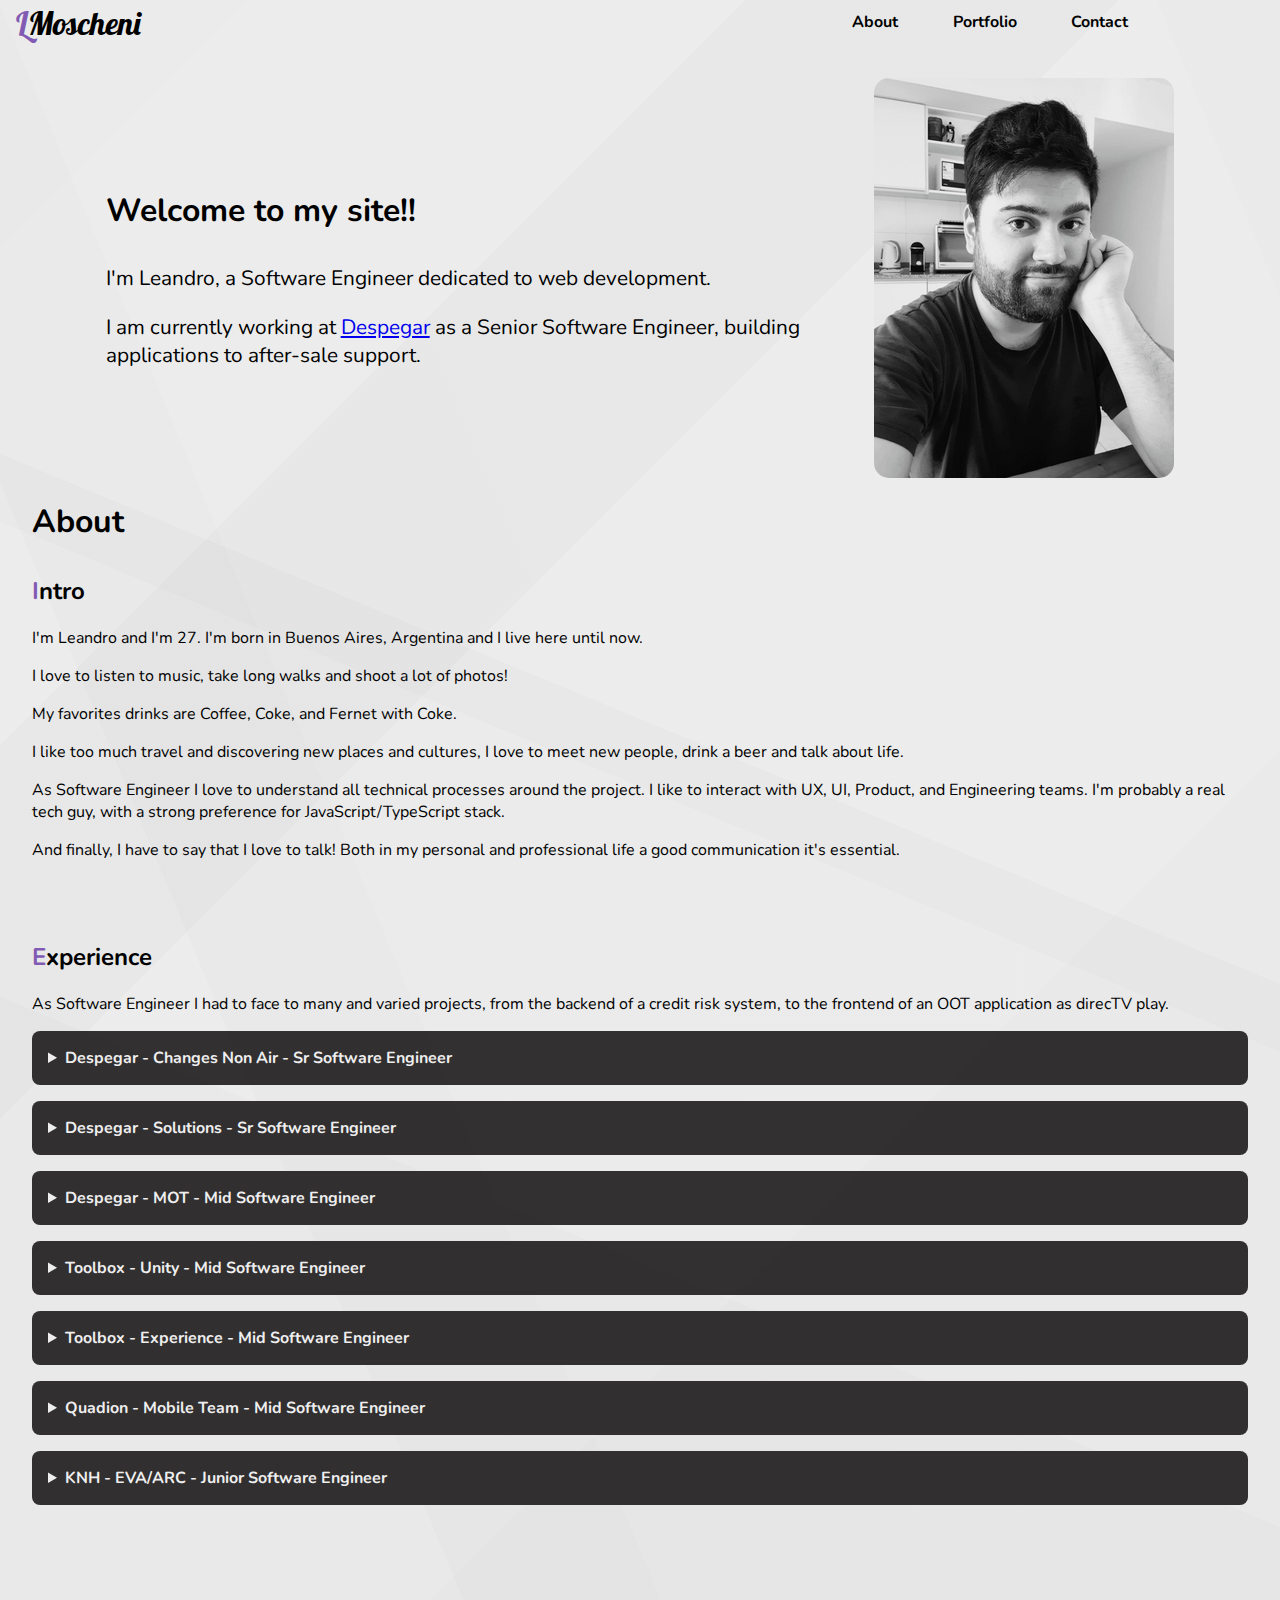
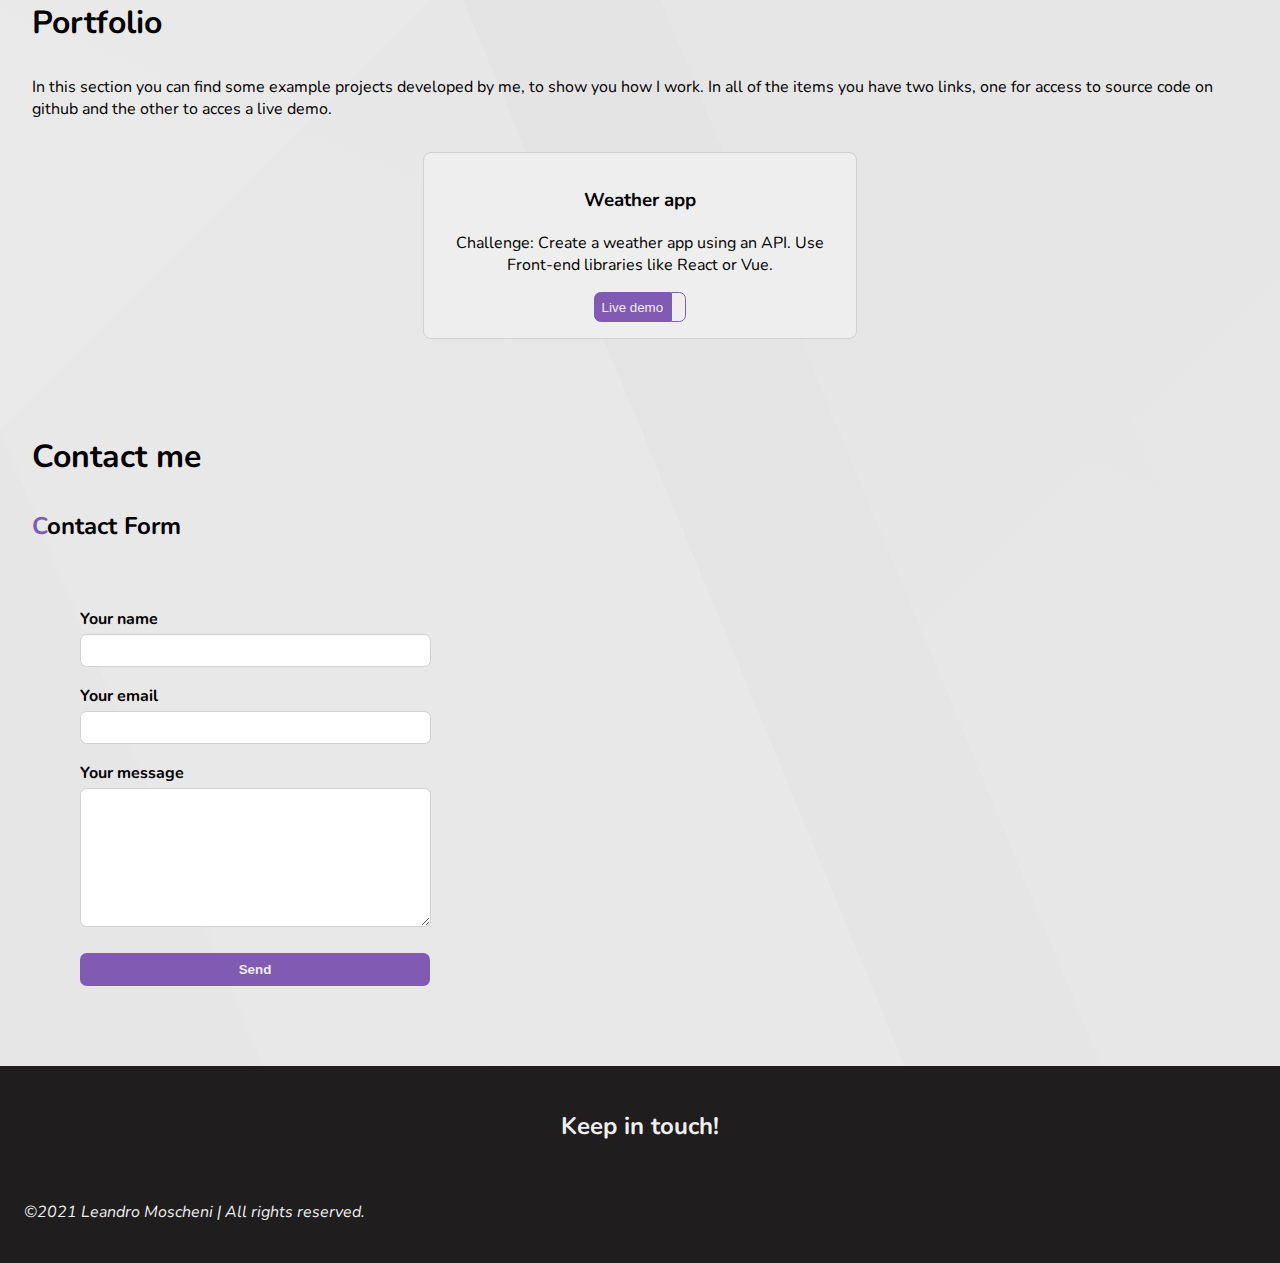
==== index.html @ e3360a02 "Adding portfolio section and menu for mobile" ====
<!DOCTYPE html>
<html lang="en">
  <head>
    <meta charset="utf-8" />
    <meta http-equiv="X-UA-Compatible" content="IE=edge" />
    <meta name="viewport" content="width=device-width, initial-scale=1" />
    <meta
      name="description"
      content="Leandro Moscheni professional site. In this site you can find information about Leandro and his carer as a software engineer."
    />
    <meta
      name="keywords"
      content="Software Engineer, Full Stack Developer, Frontend Engineer, Backend Engineer"
    />
    <meta name="author" content="Leandro N Moscheni" />

    <meta name="copyright" content="Leandro N Moscheni" />
    <meta name="robots" content="index" />
    <meta http-equiv="expires" content="86400" />

    <link rel="stylesheet" href="./css/main.css" />

    <link rel="preconnect" href="https://fonts.gstatic.com" crossorigin />

    <link
      rel="preload"
      href="https://fonts.googleapis.com/css2?family=Lobster&family=Nunito:wght@400;700&display=swap"
      rel="style"
    />

    <link
      href="https://fonts.googleapis.com/css2?family=Lobster&family=Nunito:wght@400;700&display=swap"
      rel="stylesheet"
      media="print"
      onload="this.media='all'"
    />

    <link
      rel="stylesheet"
      href="https://cdnjs.cloudflare.com/ajax/libs/font-awesome/5.14.0/css/all.min.css"
      integrity="sha512-1PKOgIY59xJ8Co8+NE6FZ+LOAZKjy+KY8iq0G4B3CyeY6wYHN3yt9PW0XpSriVlkMXe40PTKnXrLnZ9+fkDaog=="
      crossorigin="anonymous"
      async
    />

    <link
      rel="icon"
      href="./assets/16x16v2.png"
      sizes="16x16"
      type="image/png"
    />
    <script src="./js/index.js"></script>

    <title>Leandro Moscheni</title>

    <!-- Global site tag (gtag.js) - Google Analytics -->
    <script
      async
      src="https://www.googletagmanager.com/gtag/js?id=G-C017P46QEH"
    ></script>
    <script>
      window.dataLayer = window.dataLayer || [];
      function gtag() {
        dataLayer.push(arguments);
      }
      gtag("js", new Date());

      gtag("config", "G-C017P46QEH");
    </script>
  </head>
  <body>
    <header>
      <nav class="nav-bar">
        <div class="logo">
          <a href="/"> <span class="logo-init">L</span>Moscheni </a>
        </div>
        <div class="nav-items hide-on-middle-and-big-screen">
          <ul>
            <li>
              <div id="menu-btn" class="menu-btn">
                <div class="menu-btn__burger"></div>
              </div>
            </li>
          </ul>
        </div>
        <div class="nav-items hide-on-mobile">
          <ul>
            <li><a href="#about"> About </a></li>
            <li><a href="#portfolio"> Portfolio </a></li>
            <li><a href="#contact"> Contact </a></li>
            <li>
              <a
                href="https://www.linkedin.com/in/leandromoscheni/"
                target="_blank"
                rel="noopener"
              >
                <i class="fab fa-linkedin fa-2x"></i>
              </a>
            </li>
            <li>
              <a
                href="https://www.github.com/lmoscheni"
                target="_blank"
                rel="noopener"
              >
                <i class="fab fa-github fa-2x"></i>
              </a>
            </li>
          </ul>
        </div>
      </nav>
    </header>
    <div id="menu" class="hide-on-middle-and-big-screen menu">
      <div class="menu-items">
        <ul>
          <li><a href="#about"> About </a></li>
          <li><a href="#portfolio"> Portfolio </a></li>
          <li><a href="#contact"> Contact </a></li>
          <li class="social-options">
            <a
              href="https://www.linkedin.com/in/leandromoscheni/"
              target="_blank"
              rel="noopener"
            >
              <i class="fab fa-linkedin fa-2x"></i>
            </a>
            <a
            href="https://www.github.com/lmoscheni"
            target="_blank"
            rel="noopener"
          >
            <i class="fab fa-github fa-2x"></i>
          </a>
          </li>
        </ul>
      </div>
    </div>
    <div class="container">
      <div class="hero">
        <div class="hero-description">
          <h1>Welcome to my site!!</h1>
          <p>I'm Leandro, a Software Engineer dedicated to web development.</p>
          <p>
            I am currently working at
            <a href="https://www.despegar.com" rel="noopener">Despegar</a> as a
            Senior Software Engineer, building applications to after-sale
            support.
          </p>
        </div>
        <img src="./assets/300x400v2.png" alt="profile picture" />
      </div>
      <section id="about" class="about">
        <h1>About</h1>
        <section>
          <h2>Intro</h2>
          <p>
            I'm Leandro and I'm 27. I'm born in Buenos Aires, Argentina and I
            live here until now.
          </p>
          <p>
            I love to listen to music, take long walks and shoot a lot of
            photos!
          </p>
          <p>My favorites drinks are Coffee, Coke, and Fernet with Coke.</p>
          <p>
            I like too much travel and discovering new places and cultures, I
            love to meet new people, drink a beer and talk about life.
          </p>
          <p>
            As Software Engineer I love to understand all technical processes
            around the project. I like to interact with UX, UI, Product, and
            Engineering teams. I'm probably a real tech guy, with a strong
            preference for JavaScript/TypeScript stack.
          </p>
          <p>
            And finally, I have to say that I love to talk! Both in my personal
            and professional life a good communication it's essential.
          </p>
        </section>
        <section>
          <h2>Experience</h2>
          <p>
            As Software Engineer I had to face to many and varied projects, from
            the backend of a credit risk system, to the frontend of an OOT
            application as direcTV play.
          </p>
          <details>
            <summary>Despegar - Changes Non Air - Sr Software Engineer</summary>
            <div class="content">
              <h3>From May 2020 until now</h3>
              <p>
                Currently, I work into the flow "changes non air", migrating old
                apps and developing new features to improve the user experience
                when try changes your reservations.
              </p>
            </div>
          </details>
          <details>
            <summary>Despegar - Solutions - Sr Software Engineer</summary>
            <div class="content">
              <h3>From March 2019 until April 2020</h3>
              <p>I worked mainly on two important projects:</p>
              <p>
                The new after-sale workflow for inquiries, and the integration
                with the new business branch of the Loyalty Program for Brazil.
              </p>
              <p>
                The maintenance and migration of despegar help center during the
                covid-19 pandemic, to grant the best information to clients.
              </p>
            </div>
          </details>
          <details>
            <summary>Despegar - MOT - Mid Software Engineer</summary>
            <div class="content">
              <h3>From January 2018 until March 2019</h3>
              <p>
                I worked in MOT (Marketing Online Tools) were building a lot of
                tools for reporting and management of ads for marketing
                analysts.
              </p>
              <p>
                These tools process a lot of information from several sources
                like Google, Facebook, and others.
              </p>
            </div>
          </details>
          <details>
            <summary>Toolbox - Unity - Mid Software Engineer</summary>
            <div class="content">
              <h3>From June 2017 until December 2017</h3>
              <p>
                I worked as a backend developer for Unity Product, which is a
                CRM for Experience Platform, where one configure banners,
                galleries, carousels and other stuff around the media content
                for any country.
              </p>
            </div>
          </details>
          <details>
            <summary>Toolbox - Experience - Mid Software Engineer</summary>
            <div class="content">
              <h3>From March 2017 until May 2017</h3>
              <p>
                I worked as a front-end developer in the "Experience" project
                what is a web application to consume movies, tv-series and video
                broadcast content. This is the platform it uses DirecTV Play for
                example.
              </p>
            </div>
          </details>
          <details>
            <summary>Quadion - Mobile Team - Mid Software Engineer</summary>
            <div class="content">
              <h3>From August 2016 until February 2017</h3>
              <p>
                I worked as a full-stack developer on a few mobile projects for
                OSDE, as Maternal and Child Plan for example.
              </p>
            </div>
          </details>
          <details>
            <summary>KNH - EVA/ARC - Junior Software Engineer</summary>
            <div class="content">
              <h3>From October 2015 until June 2016</h3>
              <p>
                I worked as a JAVA developer on "EVA/ARC" project, which was a
                credit risk system for Credicop Bank from Argentina.
              </p>
            </div>
          </details>
        </section>
      </section>
      <section id="portfolio" class="portfolio">
        <h1>Portfolio</h1>
        <p>
          In this section you can find some example projects developed by me, to
          show you how I work. In all of the items you have two links, one for
          access to source code on github and the other to acces a live demo.
        </p>
        <div class="projects-container">
          <div class="project-card">
            <h3>Weather app</h3>
            <p>
              Challenge: Create a weather app using an API. Use Front-end
              libraries like React or Vue.
            </p>
            <div class="project-links">
              <button class="go-live-demo-btn">
                <a
                  href="https://weather-app-sigma-two.vercel.app/"
                  target="_blank"
                  >Live demo
                </a>
              </button>
              <button class="go-code-btn">
                <a
                  href="https://github.com/lmoscheni/weather-app"
                  target="_blank"
                  ><i class="fas fa-code"></i
                ></a>
              </button>
            </div>
          </div>
        </div>
      </section>
      <section id="contact" class="contact">
        <h1>Contact me</h1>
        <h2>Contact Form</h2>
        <div class="container">
          <div class="form-container">
            <form
              name="contact-form"
              action="https://formspree.io/f/xgeprelq"
              method="POST"
              onsubmit="return validateForm()"
            >
              <label name="name">
                Your name <br />
                <input type="text" name="name" maxlength="30" required
              /></label>

              <label name="_replyto">
                Your email <br />
                <input type="text" name="_replyto" maxlength="45" required />
              </label>

              <label name="message">
                Your message <br />
                <textarea
                  name="message"
                  maxlength="750"
                  minlength="30"
                  required
                ></textarea>
              </label>
              <button type="submit">Send</button>
            </form>
          </div>
          <div class="map-container">
            <iframe
              title="Bs As Location"
              loading="lazy"
              src="https://www.google.com/maps/embed?pb=!1m18!1m12!1m3!1d105073.26483370336!2d-58.503338475504414!3d-34.61580373610127!2m3!1f0!2f0!3f0!3m2!1i1024!2i768!4f13.1!3m3!1m2!1s0x95bcca3b4ef90cbd%3A0xa0b3812e88e88e87!2sBuenos%20Aires%2C%20CABA!5e0!3m2!1ses!2sar!4v1613246264851!5m2!1ses!2sar"
              width="auto"
              height="auto"
              frameborder="0"
              style="border: 0"
              allowfullscreen=""
              aria-hidden="false"
              tabindex="0"
            ></iframe>
          </div>
        </div>
      </section>
    </div>
    <button class="to-top-button" onclick="topFunction()" id="toTopButton">
      <div class="top-button-icon"></div>
    </button>
    <footer>
      <div class="social-contact">
        <h2>Keep in touch!</h2>
        <ul>
          <li>
            <a
              href="https://www.linkedin.com/in/leandromoscheni/"
              target="_blank"
              rel="noopener"
            >
              <i class="fab fa-linkedin fa-3x"></i>
            </a>
          </li>
          <li>
            <a
              href="https://www.github.com/lmoscheni"
              target="_blank"
              rel="noopener"
            >
              <i class="fab fa-github fa-3x"></i>
            </a>
          </li>
        </ul>
      </div>
      <p>©2021 Leandro Moscheni | All rights reserved.</p>
    </footer>
    <script>
      listenMenuButton();
    </script>
  </body>
</html>
---- css/main.css ----
.menu {
  display: none;
  position: absolute;
  height: 100vh;
  width: 70%;
  left: 30%;
  z-index: 2;
  background-color: rgba(238, 238, 238, 0.95);
}

.menu .menu-items {
  margin: 0;
  padding: 0;
}

.menu .menu-items ul {
  list-style-type: none;
  margin: 0;
  padding: 0;
  display: -webkit-box;
  display: -ms-flexbox;
  display: flex;
  -webkit-box-orient: vertical;
  -webkit-box-direction: normal;
      -ms-flex-direction: column;
          flex-direction: column;
  -webkit-box-pack: flex-center;
      -ms-flex-pack: flex-center;
          justify-content: flex-center;
  -webkit-box-align: center;
      -ms-flex-align: center;
          align-items: center;
}

.menu .menu-items ul li {
  font-size: 1.2em;
  font-weight: bold;
  margin: 2em;
}

.menu .menu-items ul li a {
  text-decoration: inherit;
  color: inherit;
  cursor: pointer;
}

.menu .menu-items ul li a:hover {
  color: #815ab3;
}

.menu .menu-items .social-options {
  width: 70%;
  display: -webkit-box !important;
  display: -ms-flexbox !important;
  display: flex !important;
  -ms-flex-pack: distribute;
      justify-content: space-around;
}

.menu.open {
  display: block;
}

.menu-btn {
  position: relative;
  display: -webkit-box;
  display: -ms-flexbox;
  display: flex;
  -webkit-box-pack: center;
      -ms-flex-pack: center;
          justify-content: center;
  -webkit-box-align: center;
      -ms-flex-align: center;
          align-items: center;
  width: 32px;
  height: 32px;
  cursor: pointer;
  -webkit-transition: all 0.5s ease-in-out;
  transition: all 0.5s ease-in-out;
}

.menu-btn .menu-btn__burger {
  width: 20px;
  height: 4px;
  background: black;
  border-radius: 2px;
  -webkit-box-shadow: 0 2px 5px rgba(255, 101, 47, 0.2);
          box-shadow: 0 2px 5px rgba(255, 101, 47, 0.2);
  -webkit-transition: all 0.5s ease-in-out;
  transition: all 0.5s ease-in-out;
}

.menu-btn .menu-btn__burger::before, .menu-btn .menu-btn__burger::after {
  content: "";
  position: absolute;
  width: 30px;
  height: 4px;
  background: black;
  border-radius: 2px;
  -webkit-box-shadow: 0 2px 5px rgba(255, 101, 47, 0.2);
          box-shadow: 0 2px 5px rgba(255, 101, 47, 0.2);
  -webkit-transition: all 0.5s ease-in-out;
  transition: all 0.5s ease-in-out;
}

.menu-btn .menu-btn__burger::before {
  -webkit-transform: translateY(-9px);
          transform: translateY(-9px);
}

.menu-btn .menu-btn__burger::after {
  -webkit-transform: translateY(9px);
          transform: translateY(9px);
}

/* ANIMATION */
.menu-btn.open .menu-btn__burger {
  -webkit-transform: translateX(-50px);
          transform: translateX(-50px);
  background: transparent;
  -webkit-box-shadow: none;
          box-shadow: none;
}

.menu-btn.open .menu-btn__burger::before {
  -webkit-transform: rotate(45deg) translate(35px, -35px);
          transform: rotate(45deg) translate(35px, -35px);
}

.menu-btn.open .menu-btn__burger::after {
  -webkit-transform: rotate(-45deg) translate(35px, 35px);
          transform: rotate(-45deg) translate(35px, 35px);
}

.to-top-button {
  display: none;
  /* Hidden by default */
  position: fixed;
  /* Fixed/sticky position */
  width: 55px;
  height: 55px;
  bottom: 20px;
  /* Place the button at the bottom of the page */
  right: 30px;
  /* Place the button 30px from the right */
  z-index: 99;
  /* Make sure it does not overlap */
  border: none;
  /* Remove borders */
  outline: none;
  /* Remove outline */
  background-color: #815ab3;
  /* Set a background color */
  color: #eeeeee;
  /* Text color */
  cursor: pointer;
  /* Add a mouse pointer on hover */
  border-radius: 50%;
  /* Rounded corners */
  font-size: 25px;
  /* Increase font size */
}

.top-button-icon {
  border: solid #eeeeee;
  border-width: 0 5px 5px 0;
  display: inline-block;
  padding: 5px;
  -webkit-transform: rotate(-135deg);
          transform: rotate(-135deg);
}

@media (hover: hover) {
  .to-top-button:hover:focus:active {
    background-color: #1f1d1d;
    /* Add a dark-grey background on hover */
  }
}

.contact {
  width: 100%;
}

.contact .container {
  display: -webkit-box;
  display: -ms-flexbox;
  display: flex;
  -ms-flex-wrap: wrap;
      flex-wrap: wrap;
  -ms-flex-pack: distribute;
      justify-content: space-around;
}

.contact .container .form-container {
  display: -webkit-box;
  display: -ms-flexbox;
  display: flex;
  -webkit-box-pack: center;
      -ms-flex-pack: center;
          justify-content: center;
  margin: 2rem 1rem 0 1rem;
}

.contact .container .form-container form {
  display: -webkit-box;
  display: -ms-flexbox;
  display: flex;
  -webkit-box-orient: vertical;
  -webkit-box-direction: normal;
      -ms-flex-direction: column;
          flex-direction: column;
  -webkit-box-pack: center;
      -ms-flex-pack: center;
          justify-content: center;
  -ms-flex-line-pack: distribute;
      align-content: space-around;
  width: 350px;
}

.contact .container .form-container form .invalid-input {
  border-bottom: 1px solid red;
}

.contact .container .form-container form button {
  padding: 0.7em;
  border-radius: 0.5em;
  border: none;
  color: #eeeeee;
  font-weight: bold;
  background-color: #815ab3;
}

.contact .container .form-container form button:hover {
  background-color: rgba(31, 29, 29, 0.76);
}

.contact .container .form-container form label {
  font-weight: bold;
  margin-bottom: 0.2em;
  width: 345px;
  line-height: 1.7rem;
}

.contact .container .form-container form input,
.contact .container .form-container form textarea {
  width: 100%;
  margin-bottom: 1em;
  border: 1px solid #d1d1d1;
  border-radius: 0.5em;
}

.contact .container .form-container form input {
  height: 2.2em;
}

.contact .container .form-container form textarea {
  height: 10em;
}

.contact .container .map-container {
  -webkit-box-flex: 1;
      -ms-flex-positive: 1;
          flex-grow: 1;
  min-width: 350px;
  min-height: 370px;
  margin: 2rem 1rem 0 1rem;
}

.contact .container .map-container iframe {
  width: 100%;
  height: 100%;
  border-radius: 1rem;
}

.portfolio .projects-container {
  width: 100%;
  display: -webkit-box;
  display: -ms-flexbox;
  display: flex;
  -webkit-box-orient: horizontal;
  -webkit-box-direction: normal;
      -ms-flex-direction: row;
          flex-direction: row;
  -ms-flex-wrap: wrap;
      flex-wrap: wrap;
  -ms-flex-pack: distribute;
      justify-content: space-around;
}

.portfolio .projects-container .project-card {
  width: 25em;
  padding: 1em;
  margin: 1em;
  background-color: #eee;
  border: 1px solid #d1d1d1;
  border-radius: 0.5em;
  text-align: center;
}

.portfolio .projects-container .project-card .project-links {
  display: -webkit-box;
  display: -ms-flexbox;
  display: flex;
  -webkit-box-orient: horizontal;
  -webkit-box-direction: normal;
      -ms-flex-direction: row;
          flex-direction: row;
  -webkit-box-pack: center;
      -ms-flex-pack: center;
          justify-content: center;
}

.portfolio .projects-container .project-card .project-links button {
  margin: 0;
  border: none;
  padding: 0.5em;
  border: 0.5px solid #815ab3;
}

.portfolio .projects-container .project-card .project-links button:hover {
  cursor: pointer;
}

.portfolio .projects-container .project-card .project-links a {
  color: inherit;
  /* blue colors for links too */
  text-decoration: inherit;
  /* no underline */
}

.portfolio .projects-container .project-card .project-links .go-live-demo-btn {
  border-top-left-radius: 0.5em;
  border-bottom-left-radius: 0.5em;
  color: #eeeeee;
  background-color: #815ab3;
}

.portfolio .projects-container .project-card .project-links .go-live-demo-btn:hover {
  color: #815ab3;
  background-color: #eeeeee;
}

.portfolio .projects-container .project-card .project-links .go-code-btn {
  border-top-right-radius: 0.5em;
  border-bottom-right-radius: 0.5em;
  background-color: #eeeeee;
}

.portfolio .projects-container .project-card .project-links .go-code-btn:hover {
  -webkit-filter: invert(100%);
          filter: invert(100%);
}

html,
body {
  font-family: "Nunito", sans-serif;
  background-image: linear-gradient(22.5deg, rgba(67, 67, 67, 0.02) 0%, rgba(67, 67, 67, 0.02) 29%, rgba(47, 47, 47, 0.02) 29%, rgba(47, 47, 47, 0.02) 37%, rgba(23, 23, 23, 0.02) 37%, rgba(23, 23, 23, 0.02) 55%, rgba(182, 182, 182, 0.02) 55%, rgba(182, 182, 182, 0.02) 69%, rgba(27, 27, 27, 0.02) 69%, rgba(27, 27, 27, 0.02) 71%, rgba(250, 250, 250, 0.02) 71%, rgba(250, 250, 250, 0.02) 100%), linear-gradient(67.5deg, rgba(117, 117, 117, 0.02) 0%, rgba(117, 117, 117, 0.02) 14%, rgba(199, 199, 199, 0.02) 14%, rgba(199, 199, 199, 0.02) 40%, rgba(33, 33, 33, 0.02) 40%, rgba(33, 33, 33, 0.02) 48%, rgba(135, 135, 135, 0.02) 48%, rgba(135, 135, 135, 0.02) 60%, rgba(148, 148, 148, 0.02) 60%, rgba(148, 148, 148, 0.02) 95%, rgba(53, 53, 53, 0.02) 95%, rgba(53, 53, 53, 0.02) 100%), linear-gradient(135deg, rgba(190, 190, 190, 0.02) 0%, rgba(190, 190, 190, 0.02) 6%, rgba(251, 251, 251, 0.02) 6%, rgba(251, 251, 251, 0.02) 18%, rgba(2, 2, 2, 0.02) 18%, rgba(2, 2, 2, 0.02) 27%, rgba(253, 253, 253, 0.02) 27%, rgba(253, 253, 253, 0.02) 49%, rgba(128, 128, 128, 0.02) 49%, rgba(128, 128, 128, 0.02) 76%, rgba(150, 150, 150, 0.02) 76%, rgba(150, 150, 150, 0.02) 100%), linear-gradient(90deg, #eeeeee, #eeeeee);
  margin: 0;
  padding: 0;
  scroll-behavior: smooth;
}

header {
  margin: 0;
  padding: 0;
  width: 100%;
  display: -webkit-box;
  display: -ms-flexbox;
  display: flex;
  -webkit-box-align: center;
      -ms-flex-align: center;
          align-items: center;
}

header .nav-bar {
  width: 100%;
  display: inline-block;
  margin: 0.2rem 1rem;
}

header .nav-bar .logo {
  font-family: "Lobster", cursive;
  font-size: 2rem;
  display: inline-block;
  margin-left: 0 0.4rem 0 0;
}

header .nav-bar .logo a {
  text-decoration: inherit;
  color: inherit;
  cursor: pointer;
}

header .nav-bar .logo a:hover {
  color: #815ab3;
}

header .nav-bar .logo .logo-init {
  color: #815ab3;
}

header .nav-bar .nav-items {
  margin: 0;
  padding: 0;
  float: right;
}

header .nav-bar .nav-items ul {
  list-style-type: none;
  margin: 0;
  padding: 0;
  display: -webkit-box;
  display: -ms-flexbox;
  display: flex;
  -webkit-box-pack: end;
      -ms-flex-pack: end;
          justify-content: flex-end;
  -webkit-box-align: center;
      -ms-flex-align: center;
          align-items: center;
}

header .nav-bar .nav-items ul li {
  font-weight: bold;
  margin: 0.5rem 1.7rem 0.5rem 1.7rem;
}

header .nav-bar .nav-items ul li a {
  text-decoration: inherit;
  color: inherit;
  cursor: pointer;
}

header .nav-bar .nav-items ul li a:hover {
  color: #815ab3;
}

.container {
  margin: 2rem;
  padding: 0;
}

.container .hero {
  display: -webkit-box;
  display: -ms-flexbox;
  display: flex;
  -webkit-box-orient: horizontal;
  -webkit-box-direction: normal;
      -ms-flex-direction: row;
          flex-direction: row;
  -ms-flex-wrap: wrap;
      flex-wrap: wrap;
  -webkit-box-pack: space-evenly;
      -ms-flex-pack: space-evenly;
          justify-content: space-evenly;
  -webkit-box-align: center;
      -ms-flex-align: center;
          align-items: center;
  width: 100%;
  margin-bottom: 0 0 5rem 0;
  padding: 0;
}

.container .hero img {
  display: inline-block;
  width: 300px;
  height: 400px;
  border-radius: 15px;
}

.container .hero .hero-description {
  display: inline-block;
  text-align: left;
  max-width: 695px;
}

.container .hero .hero-description h1 {
  font-size: 2rem;
  margin-bottom: 1em;
}

.container .hero .hero-description p {
  font-size: 1.3rem;
}

.container section {
  margin-bottom: 5rem;
  width: 100%;
}

.container section h1 {
  font-size: 2rem;
  margin-bottom: 1em;
}

.container section h2::first-letter {
  color: #815ab3;
}

.container .about summary {
  padding: 1em;
  border-radius: 0.5em;
  color: #eeeeee;
  background-color: rgba(31, 29, 29, 0.911);
  font-weight: bold;
  text-overflow: ellipsis;
  white-space: nowrap;
  overflow: hidden;
  margin-bottom: 1em;
  outline: none;
  cursor: pointer;
}

.container .about summary:hover {
  background-color: #815ab3;
}

.container .about details[open] summary ~ * {
  -webkit-animation: sweep 0.5s ease-in-out;
          animation: sweep 0.5s ease-in-out;
}

@-webkit-keyframes sweep {
  from {
    opacity: 0;
    margin-top: -10px;
  }
  to {
    opacity: 1;
    margin-top: 0;
  }
}

@keyframes sweep {
  from {
    opacity: 0;
    margin-top: -10px;
  }
  to {
    opacity: 1;
    margin-top: 0;
  }
}

footer {
  color: #eeeeee;
  padding: 1.5rem;
  background-color: #1f1d1d;
}

footer .social-contact {
  text-align: center;
}

footer .social-contact ul {
  display: -webkit-box;
  display: -ms-flexbox;
  display: flex;
  list-style-type: none;
  margin: 0;
  padding: 0;
  -webkit-box-align: center;
      -ms-flex-align: center;
          align-items: center;
  -webkit-box-pack: center;
      -ms-flex-pack: center;
          justify-content: center;
}

footer .social-contact ul li {
  margin: 0.7rem;
  font-weight: bold;
}

footer .social-contact ul li a {
  text-decoration: inherit;
  color: inherit;
  cursor: pointer;
}

footer .social-contact ul li a:hover {
  color: #815ab3;
}

footer p {
  font-style: italic;
}

@media (min-width: 961px) {
  .hide-on-middle-and-big-screen {
    display: none;
  }
}

@media (max-width: 961px) {
  section {
    margin-bottom: 3.5rem !important;
  }
  section h1 {
    text-align: center;
  }
  .hide-on-mobile {
    display: none;
  }
  .hero img {
    margin-top: 2em !important;
    margin-bottom: 0 !important;
  }
  .hero-description h1 {
    text-align: center;
    margin-bottom: 1.7em !important;
  }
  .nav-items ul li {
    margin-left: 1em !important;
    margin-right: 1em !important;
  }
  .contact .container .form-container {
    min-width: 300px !important;
    margin: 1rem !important;
  }
  .contact .container .map-container {
    width: 300px !important;
    margin-left: 3rem !important;
    margin-right: 3rem !important;
  }
}
/*# sourceMappingURL=main.css.map */
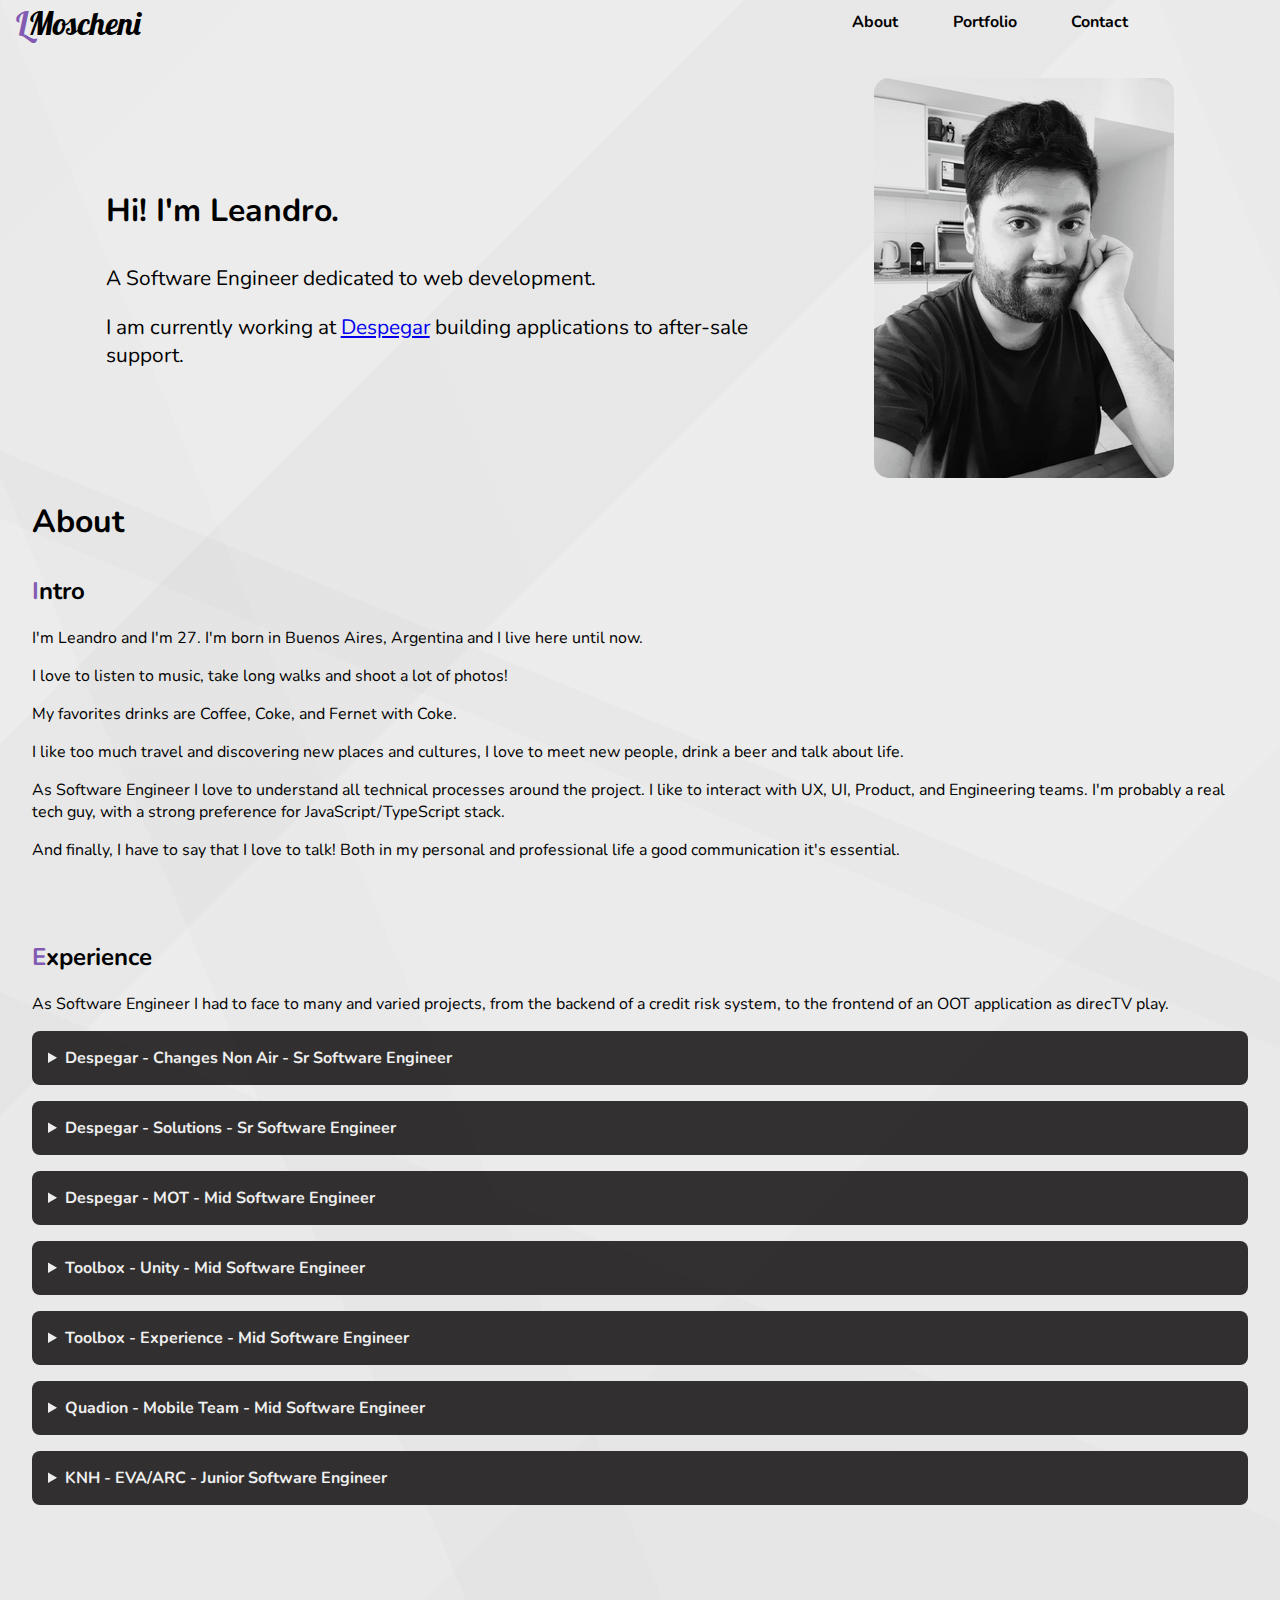
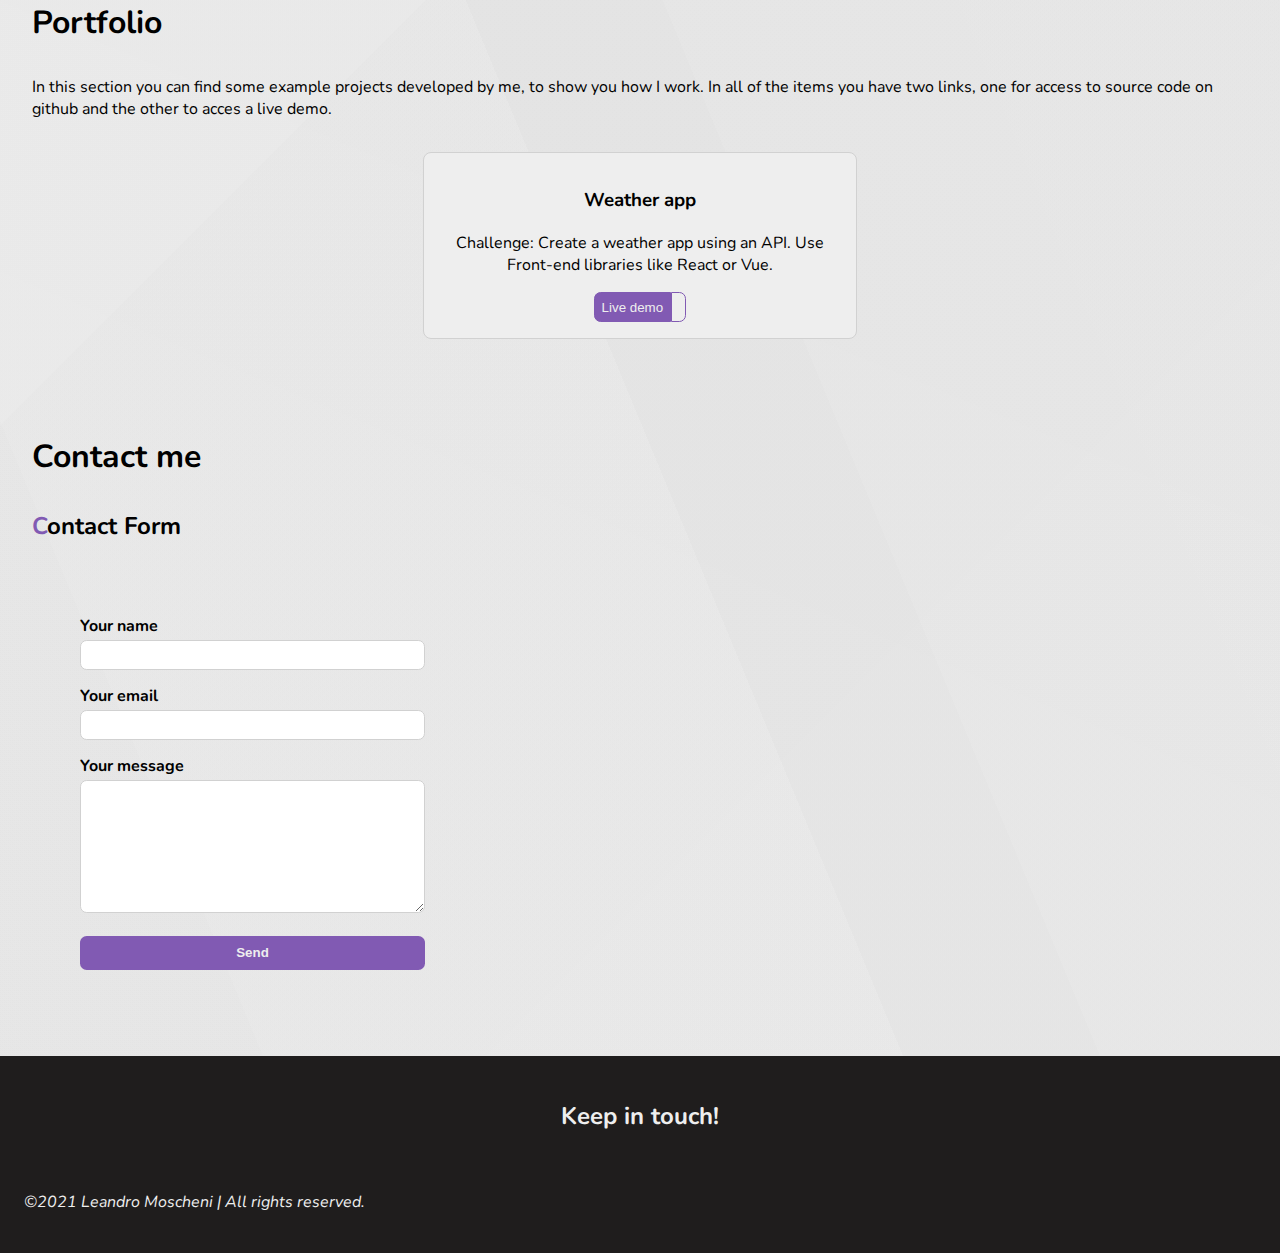
==== commit ba879161: "Changes in content" ====
--- a/index.html
+++ b/index.html
@@ -125,12 +125,12 @@
               <i class="fab fa-linkedin fa-2x"></i>
             </a>
             <a
-            href="https://www.github.com/lmoscheni"
-            target="_blank"
-            rel="noopener"
-          >
-            <i class="fab fa-github fa-2x"></i>
-          </a>
+              href="https://www.github.com/lmoscheni"
+              target="_blank"
+              rel="noopener"
+            >
+              <i class="fab fa-github fa-2x"></i>
+            </a>
           </li>
         </ul>
       </div>
@@ -138,13 +138,12 @@
     <div class="container">
       <div class="hero">
         <div class="hero-description">
-          <h1>Welcome to my site!!</h1>
-          <p>I'm Leandro, a Software Engineer dedicated to web development.</p>
+          <h1>Hi! I'm Leandro.</h1>
+          <p>A Software Engineer dedicated to web development.</p>
           <p>
             I am currently working at
-            <a href="https://www.despegar.com" rel="noopener">Despegar</a> as a
-            Senior Software Engineer, building applications to after-sale
-            support.
+            <a href="https://www.despegar.com" rel="noopener">Despegar</a>
+            building applications to after-sale support.
           </p>
         </div>
         <img src="./assets/300x400v2.png" alt="profile picture" />
@@ -189,9 +188,9 @@
             <div class="content">
               <h3>From May 2020 until now</h3>
               <p>
-                Currently, I work into the flow "changes non air", migrating old
-                apps and developing new features to improve the user experience
-                when try changes your reservations.
+                Currently, I work on the "changes non air" flow, migrating
+                old apps, and developing new features to improve the user
+                experience when try changes your bookings.
               </p>
             </div>
           </details>
--- a/css/main.css
+++ b/css/main.css
@@ -5,7 +5,7 @@
   width: 70%;
   left: 30%;
   z-index: 2;
-  background-color: rgba(238, 238, 238, 0.95);
+  background-color: rgba(238, 238, 238, 0.98);
 }
 
 .menu .menu-items {
@@ -57,8 +57,46 @@
       justify-content: space-around;
 }
 
+@-webkit-keyframes fadeIn {
+  0% {
+    opacity: 0;
+  }
+  30% {
+    opacity: 0.3;
+  }
+  50% {
+    opacity: 0.5;
+  }
+  70% {
+    opacity: 0.7;
+  }
+  100% {
+    opacity: 1;
+  }
+}
+
+@keyframes fadeIn {
+  0% {
+    opacity: 0;
+  }
+  30% {
+    opacity: 0.3;
+  }
+  50% {
+    opacity: 0.5;
+  }
+  70% {
+    opacity: 0.7;
+  }
+  100% {
+    opacity: 1;
+  }
+}
+
 .menu.open {
   display: block;
+  -webkit-animation: fadeIn 0.3s;
+          animation: fadeIn 0.3s;
 }
 
 .menu-btn {
@@ -84,10 +122,10 @@
   height: 4px;
   background: black;
   border-radius: 2px;
-  -webkit-box-shadow: 0 2px 5px rgba(255, 101, 47, 0.2);
-          box-shadow: 0 2px 5px rgba(255, 101, 47, 0.2);
   -webkit-transition: all 0.5s ease-in-out;
   transition: all 0.5s ease-in-out;
+  -webkit-box-shadow: 0 2px 5px rgba(107, 107, 107, 0.2);
+          box-shadow: 0 2px 5px rgba(107, 107, 107, 0.2);
 }
 
 .menu-btn .menu-btn__burger::before, .menu-btn .menu-btn__burger::after {
@@ -97,10 +135,10 @@
   height: 4px;
   background: black;
   border-radius: 2px;
-  -webkit-box-shadow: 0 2px 5px rgba(255, 101, 47, 0.2);
-          box-shadow: 0 2px 5px rgba(255, 101, 47, 0.2);
   -webkit-transition: all 0.5s ease-in-out;
   transition: all 0.5s ease-in-out;
+  -webkit-box-shadow: 0 2px 5px rgba(107, 107, 107, 0.2);
+          box-shadow: 0 2px 5px rgba(107, 107, 107, 0.2);
 }
 
 .menu-btn .menu-btn__burger::before {
@@ -199,9 +237,12 @@
       -ms-flex-pack: center;
           justify-content: center;
   margin: 2rem 1rem 0 1rem;
+  padding: 0;
+  width: 345px;
 }
 
 .contact .container .form-container form {
+  width: 100%;
   display: -webkit-box;
   display: -ms-flexbox;
   display: flex;
@@ -214,7 +255,6 @@
           justify-content: center;
   -ms-flex-line-pack: distribute;
       align-content: space-around;
-  width: 350px;
 }
 
 .contact .container .form-container form .invalid-input {
@@ -235,16 +275,19 @@
 }
 
 .contact .container .form-container form label {
+  width: 100%;
+  padding: 0;
+  margin: 0;
   font-weight: bold;
-  margin-bottom: 0.2em;
-  width: 345px;
-  line-height: 1.7rem;
+  line-height: 1.7em;
 }
 
 .contact .container .form-container form input,
 .contact .container .form-container form textarea {
   width: 100%;
-  margin-bottom: 1em;
+  -webkit-box-sizing: border-box;
+          box-sizing: border-box;
+  margin: 0 0 1em 0;
   border: 1px solid #d1d1d1;
   border-radius: 0.5em;
 }
@@ -261,7 +304,7 @@
   -webkit-box-flex: 1;
       -ms-flex-positive: 1;
           flex-grow: 1;
-  min-width: 350px;
+  min-width: 340px;
   min-height: 370px;
   margin: 2rem 1rem 0 1rem;
 }
@@ -610,18 +653,14 @@
     text-align: center;
     margin-bottom: 1.7em !important;
   }
-  .nav-items ul li {
-    margin-left: 1em !important;
-    margin-right: 1em !important;
-  }
   .contact .container .form-container {
     min-width: 300px !important;
-    margin: 1rem !important;
   }
   .contact .container .map-container {
-    width: 300px !important;
-    margin-left: 3rem !important;
-    margin-right: 3rem !important;
+    min-width: 300px !important;
+  }
+  .contact .container .map-container iframe {
+    min-width: 300px !important;
   }
 }
 /*# sourceMappingURL=main.css.map */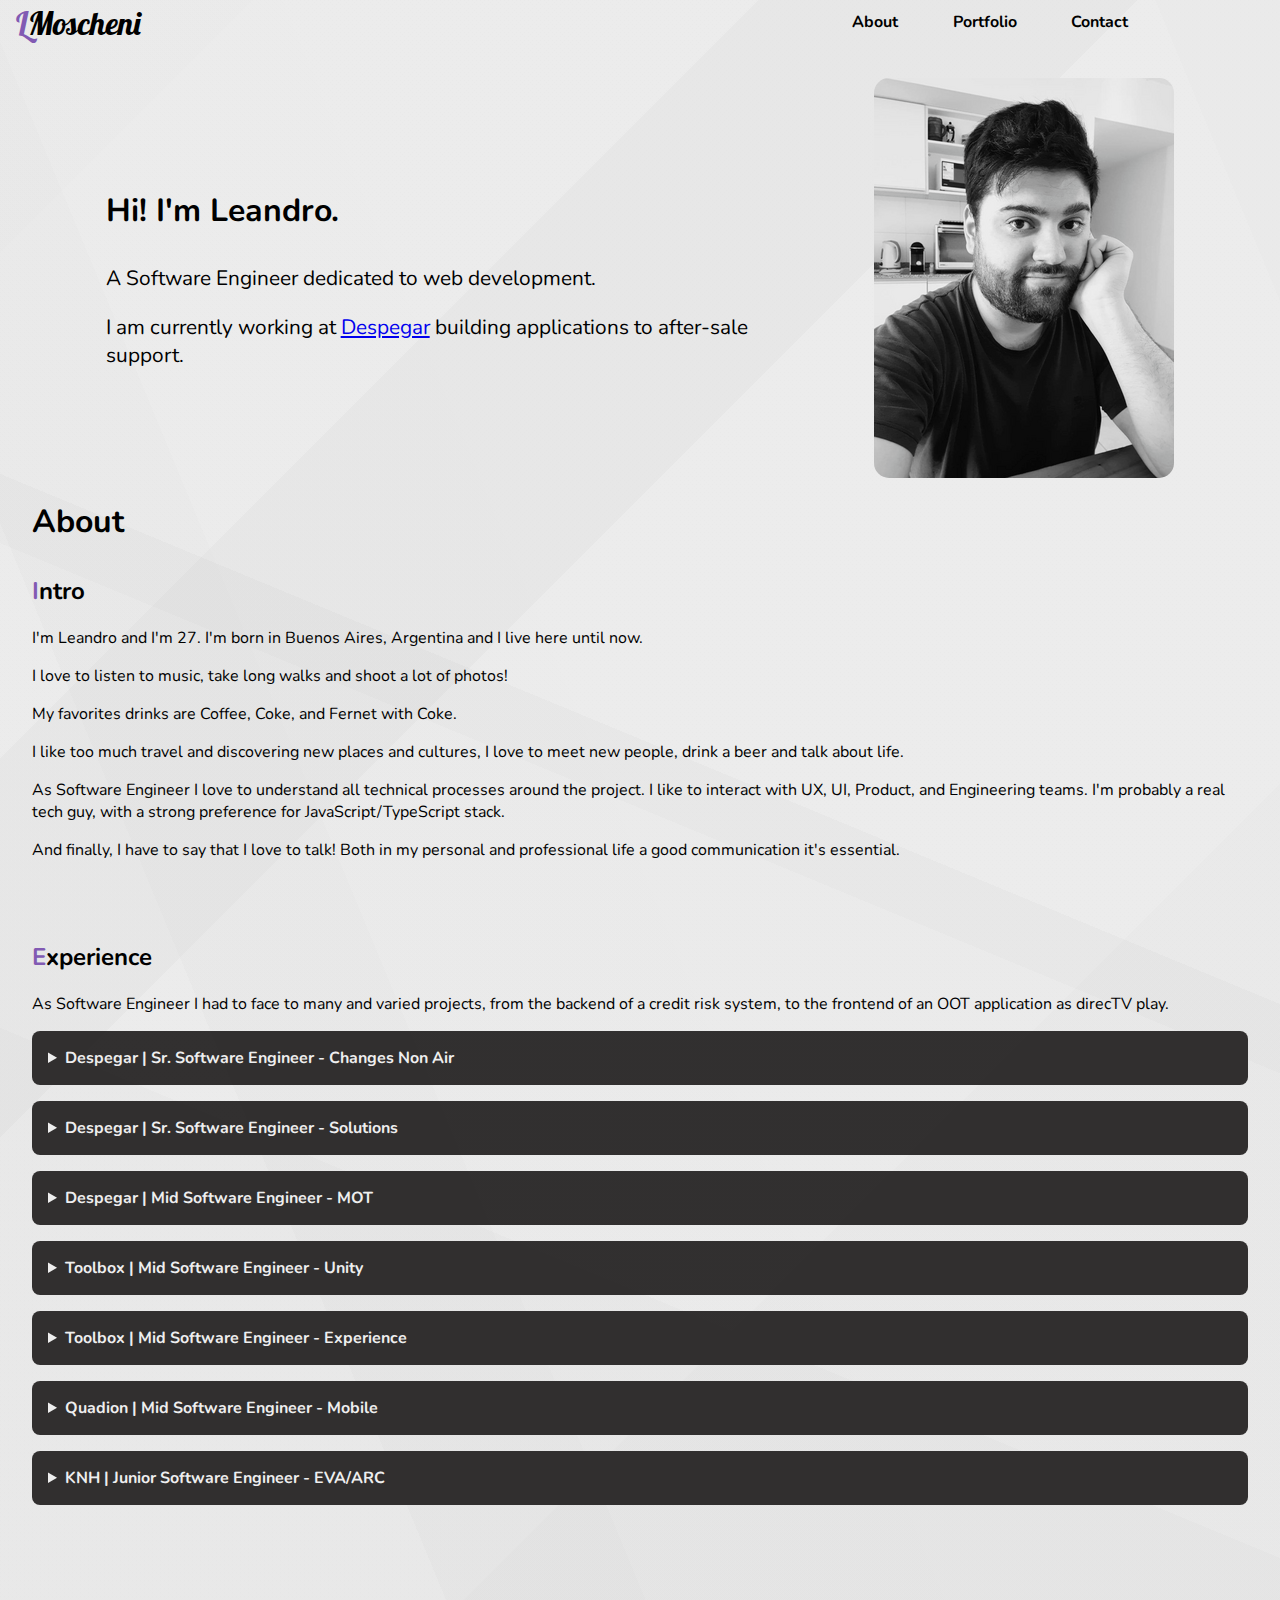
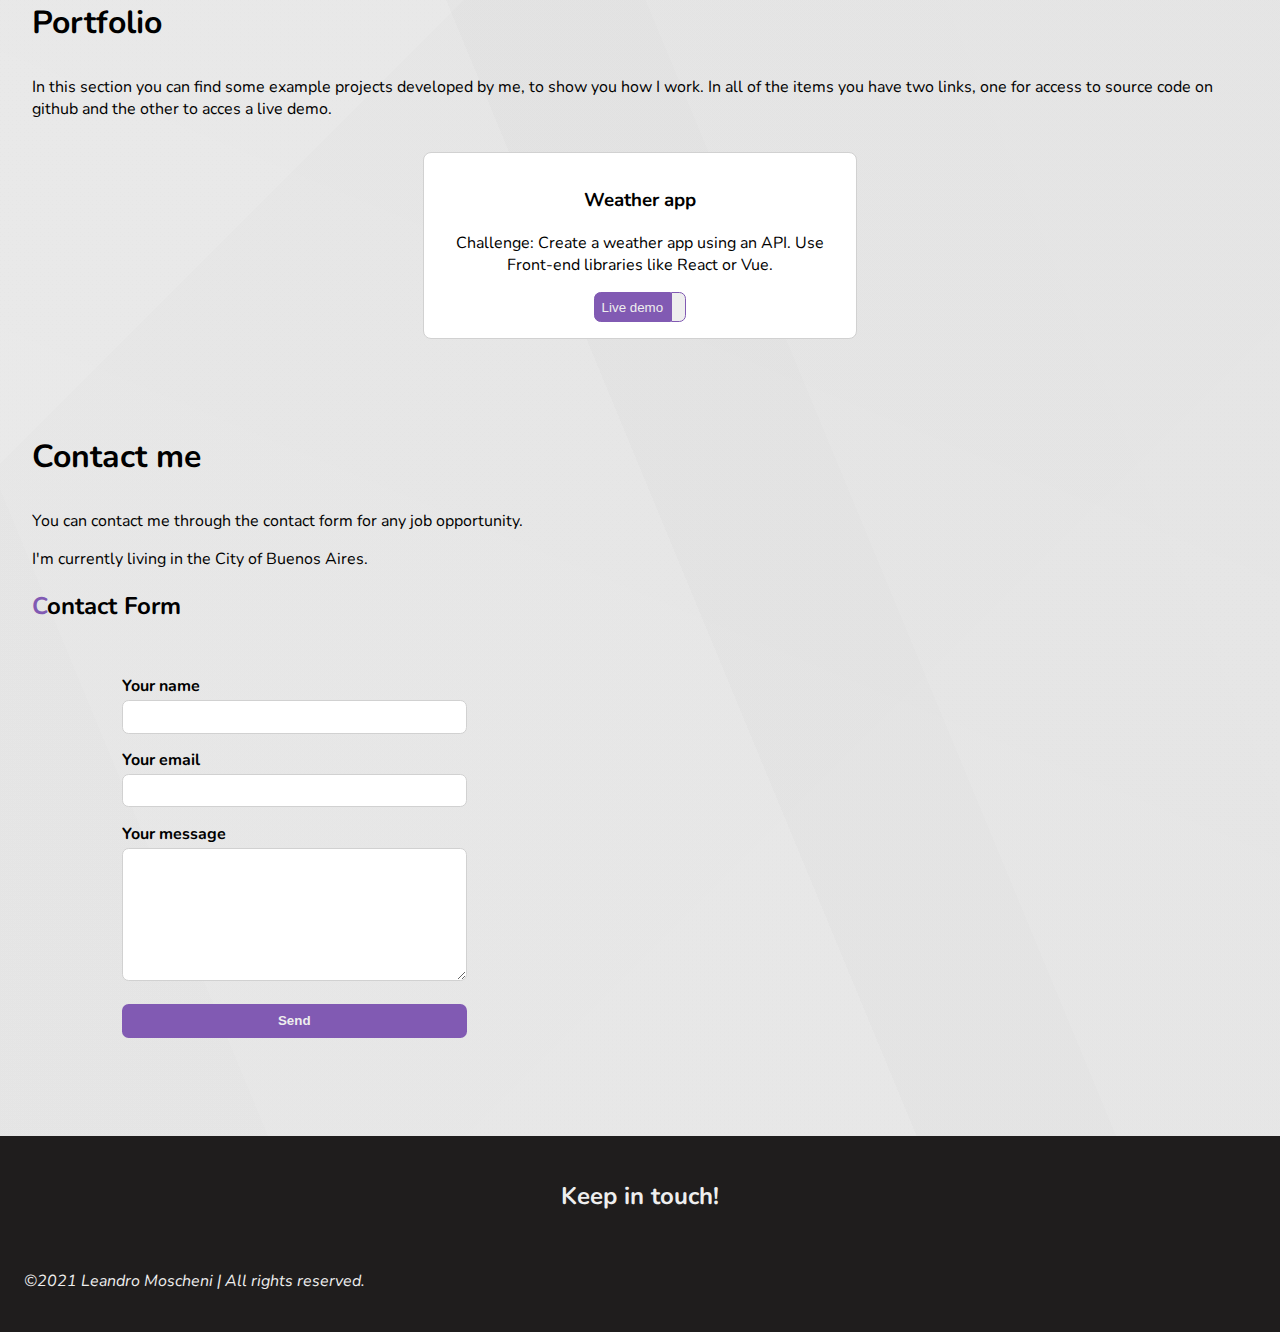
==== commit 7a3e1277: "Fix some style problems and organize better scss architecture" ====
--- a/index.html
+++ b/index.html
@@ -74,7 +74,7 @@
         <div class="logo">
           <a href="/"> <span class="logo-init">L</span>Moscheni </a>
         </div>
-        <div class="nav-items hide-on-middle-and-big-screen">
+        <div class="menu-btn-container hide-on-middle-and-big-screen">
           <ul>
             <li>
               <div id="menu-btn" class="menu-btn">
@@ -184,18 +184,18 @@
             application as direcTV play.
           </p>
           <details>
-            <summary>Despegar - Changes Non Air - Sr Software Engineer</summary>
+            <summary>Despegar | Sr. Software Engineer - Changes Non Air</summary>
             <div class="content">
               <h3>From May 2020 until now</h3>
               <p>
-                Currently, I work on the "changes non air" flow, migrating
-                old apps, and developing new features to improve the user
-                experience when try changes your bookings.
-              </p>
-            </div>
-          </details>
-          <details>
-            <summary>Despegar - Solutions - Sr Software Engineer</summary>
+                Currently, I work on the "changes non air" flow, migrating old
+                apps, and developing new features to improve the user experience
+                when try changes your bookings.
+              </p>
+            </div>
+          </details>
+          <details>
+            <summary>Despegar | Sr. Software Engineer - Solutions</summary>
             <div class="content">
               <h3>From March 2019 until April 2020</h3>
               <p>I worked mainly on two important projects:</p>
@@ -210,7 +210,7 @@
             </div>
           </details>
           <details>
-            <summary>Despegar - MOT - Mid Software Engineer</summary>
+            <summary>Despegar | Mid Software Engineer - MOT </summary>
             <div class="content">
               <h3>From January 2018 until March 2019</h3>
               <p>
@@ -225,7 +225,7 @@
             </div>
           </details>
           <details>
-            <summary>Toolbox - Unity - Mid Software Engineer</summary>
+            <summary>Toolbox | Mid Software Engineer - Unity </summary>
             <div class="content">
               <h3>From June 2017 until December 2017</h3>
               <p>
@@ -237,7 +237,7 @@
             </div>
           </details>
           <details>
-            <summary>Toolbox - Experience - Mid Software Engineer</summary>
+            <summary>Toolbox | Mid Software Engineer - Experience</summary>
             <div class="content">
               <h3>From March 2017 until May 2017</h3>
               <p>
@@ -249,7 +249,7 @@
             </div>
           </details>
           <details>
-            <summary>Quadion - Mobile Team - Mid Software Engineer</summary>
+            <summary>Quadion | Mid Software Engineer - Mobile</summary>
             <div class="content">
               <h3>From August 2016 until February 2017</h3>
               <p>
@@ -259,7 +259,7 @@
             </div>
           </details>
           <details>
-            <summary>KNH - EVA/ARC - Junior Software Engineer</summary>
+            <summary>KNH | Junior Software Engineer - EVA/ARC</summary>
             <div class="content">
               <h3>From October 2015 until June 2016</h3>
               <p>
@@ -305,6 +305,10 @@
       </section>
       <section id="contact" class="contact">
         <h1>Contact me</h1>
+        <p>
+          You can contact me through the contact form for any job opportunity.
+        </p>
+        <p>I'm currently living in the City of Buenos Aires.</p>
         <h2>Contact Form</h2>
         <div class="container">
           <div class="form-container">
--- a/css/main.css
+++ b/css/main.css
@@ -5,7 +5,7 @@
   width: 70%;
   left: 30%;
   z-index: 2;
-  background-color: rgba(238, 238, 238, 0.98);
+  background-color: rgba(235, 235, 235, 0.98);
 }
 
 .menu .menu-items {
@@ -110,8 +110,7 @@
   -webkit-box-align: center;
       -ms-flex-align: center;
           align-items: center;
-  width: 32px;
-  height: 32px;
+  margin: 0.25em;
   cursor: pointer;
   -webkit-transition: all 0.5s ease-in-out;
   transition: all 0.5s ease-in-out;
@@ -215,6 +214,60 @@
   }
 }
 
+.about summary {
+  padding: 1em;
+  border-radius: 0.5em;
+  color: #eeeeee;
+  background-color: rgba(31, 29, 29, 0.911);
+  font-weight: bold;
+  text-overflow: ellipsis;
+  white-space: nowrap;
+  overflow: hidden;
+  margin-bottom: 1em;
+  outline: none;
+  cursor: pointer;
+}
+
+.about summary:hover {
+  background-color: #815ab3;
+}
+
+.about details[open] summary ~ * {
+  padding-left: 1em;
+  -webkit-animation: sweep 0.5s ease-in-out;
+          animation: sweep 0.5s ease-in-out;
+}
+
+@-webkit-keyframes sweep {
+  0% {
+    opacity: 0;
+    margin-top: -10px;
+  }
+  50% {
+    opacity: 0.5;
+    margin-top: -5px;
+  }
+  100% {
+    opacity: 1;
+    margin-top: 0;
+  }
+}
+
+@keyframes sweep {
+  0% {
+    opacity: 0;
+    margin-top: -10px;
+  }
+  50% {
+    opacity: 0.5;
+    margin-top: -5px;
+  }
+  100% {
+    opacity: 1;
+    margin-top: 0;
+  }
+}
+
 .contact {
   width: 100%;
 }
@@ -236,7 +289,7 @@
   -webkit-box-pack: center;
       -ms-flex-pack: center;
           justify-content: center;
-  margin: 2rem 1rem 0 1rem;
+  margin: 1em;
   padding: 0;
   width: 345px;
 }
@@ -290,10 +343,11 @@
   margin: 0 0 1em 0;
   border: 1px solid #d1d1d1;
   border-radius: 0.5em;
+  background-color: white;
 }
 
 .contact .container .form-container form input {
-  height: 2.2em;
+  height: 2.5em;
 }
 
 .contact .container .form-container form textarea {
@@ -304,9 +358,10 @@
   -webkit-box-flex: 1;
       -ms-flex-positive: 1;
           flex-grow: 1;
-  min-width: 340px;
+  min-width: 345px;
+  max-width: 50%;
   min-height: 370px;
-  margin: 2rem 1rem 0 1rem;
+  margin: 1em;
 }
 
 .contact .container .map-container iframe {
@@ -334,7 +389,7 @@
   width: 25em;
   padding: 1em;
   margin: 1em;
-  background-color: #eee;
+  background-color: white;
   border: 1px solid #d1d1d1;
   border-radius: 0.5em;
   text-align: center;
@@ -417,7 +472,12 @@
 
 header .nav-bar {
   width: 100%;
-  display: inline-block;
+  display: -webkit-box;
+  display: -ms-flexbox;
+  display: flex;
+  -webkit-box-pack: justify;
+      -ms-flex-pack: justify;
+          justify-content: space-between;
   margin: 0.2rem 1rem;
 }
 
@@ -425,7 +485,6 @@
   font-family: "Lobster", cursive;
   font-size: 2rem;
   display: inline-block;
-  margin-left: 0 0.4rem 0 0;
 }
 
 header .nav-bar .logo a {
@@ -540,51 +599,6 @@
   color: #815ab3;
 }
 
-.container .about summary {
-  padding: 1em;
-  border-radius: 0.5em;
-  color: #eeeeee;
-  background-color: rgba(31, 29, 29, 0.911);
-  font-weight: bold;
-  text-overflow: ellipsis;
-  white-space: nowrap;
-  overflow: hidden;
-  margin-bottom: 1em;
-  outline: none;
-  cursor: pointer;
-}
-
-.container .about summary:hover {
-  background-color: #815ab3;
-}
-
-.container .about details[open] summary ~ * {
-  -webkit-animation: sweep 0.5s ease-in-out;
-          animation: sweep 0.5s ease-in-out;
-}
-
-@-webkit-keyframes sweep {
-  from {
-    opacity: 0;
-    margin-top: -10px;
-  }
-  to {
-    opacity: 1;
-    margin-top: 0;
-  }
-}
-
-@keyframes sweep {
-  from {
-    opacity: 0;
-    margin-top: -10px;
-  }
-  to {
-    opacity: 1;
-    margin-top: 0;
-  }
-}
-
 footer {
   color: #eeeeee;
   padding: 1.5rem;
@@ -636,6 +650,24 @@
 }
 
 @media (max-width: 961px) {
+  .menu-btn-container {
+    display: -webkit-box;
+    display: -ms-flexbox;
+    display: flex;
+    -webkit-box-pack: end;
+        -ms-flex-pack: end;
+            justify-content: flex-end;
+    -webkit-box-align: center;
+        -ms-flex-align: center;
+            align-items: center;
+    margin: 0 0.4rem 0 0;
+  }
+  .menu-btn-container ul {
+    list-style-type: none;
+    margin: 0;
+    padding: 0;
+    display: inline-block;
+  }
   section {
     margin-bottom: 3.5rem !important;
   }
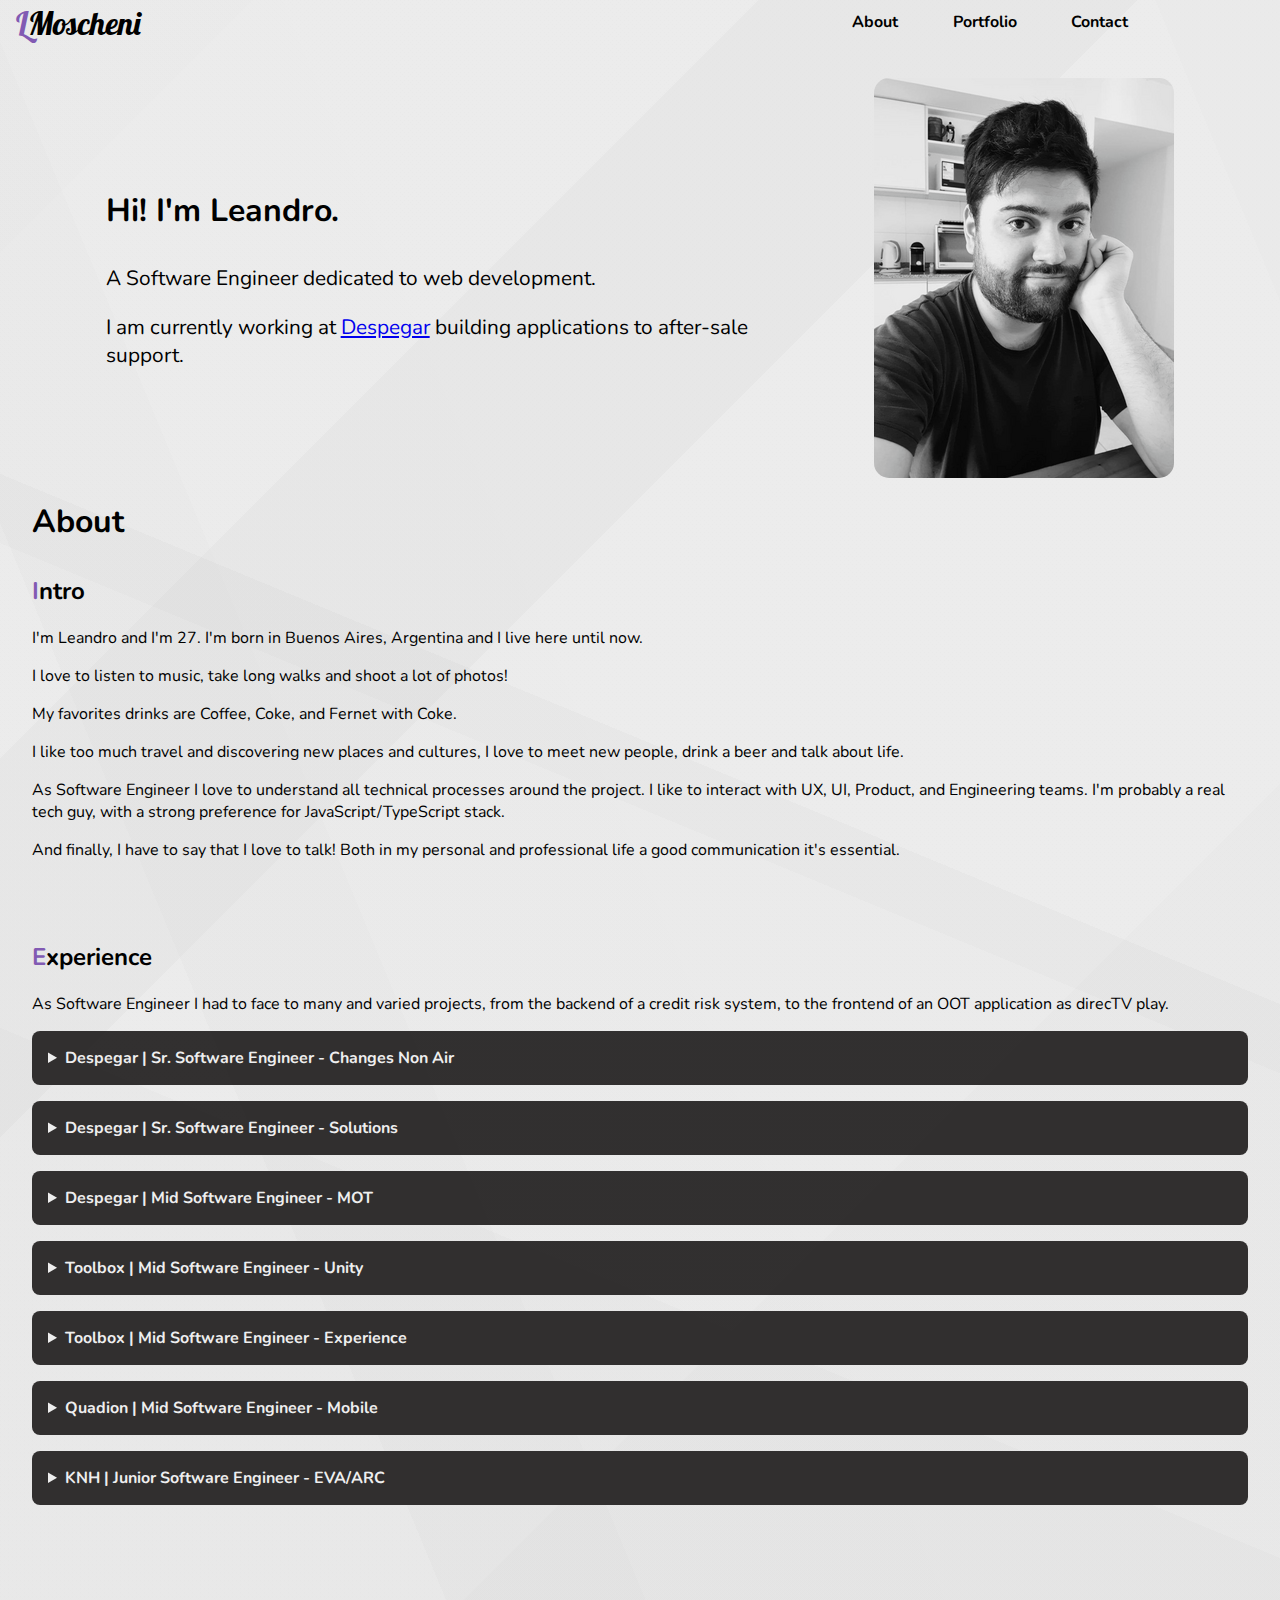
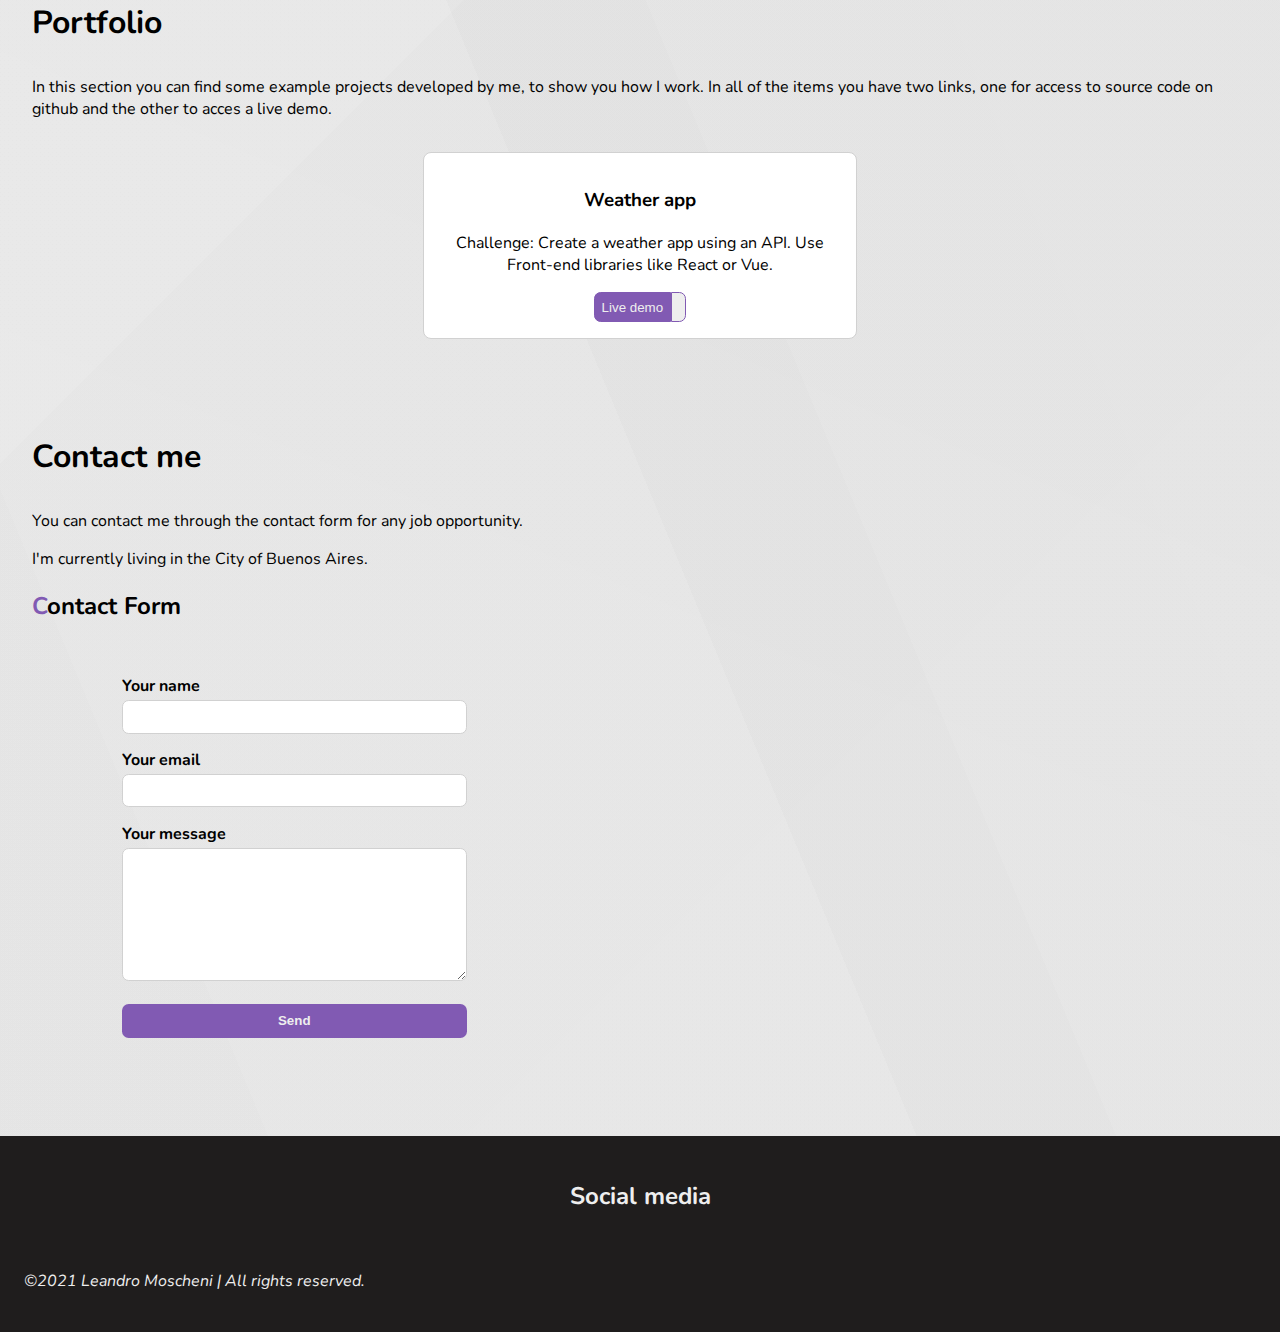
==== commit a7ffbbd8: "Change footer content" ====
--- a/index.html
+++ b/index.html
@@ -362,7 +362,7 @@
     </button>
     <footer>
       <div class="social-contact">
-        <h2>Keep in touch!</h2>
+        <h2>Social media</h2>
         <ul>
           <li>
             <a
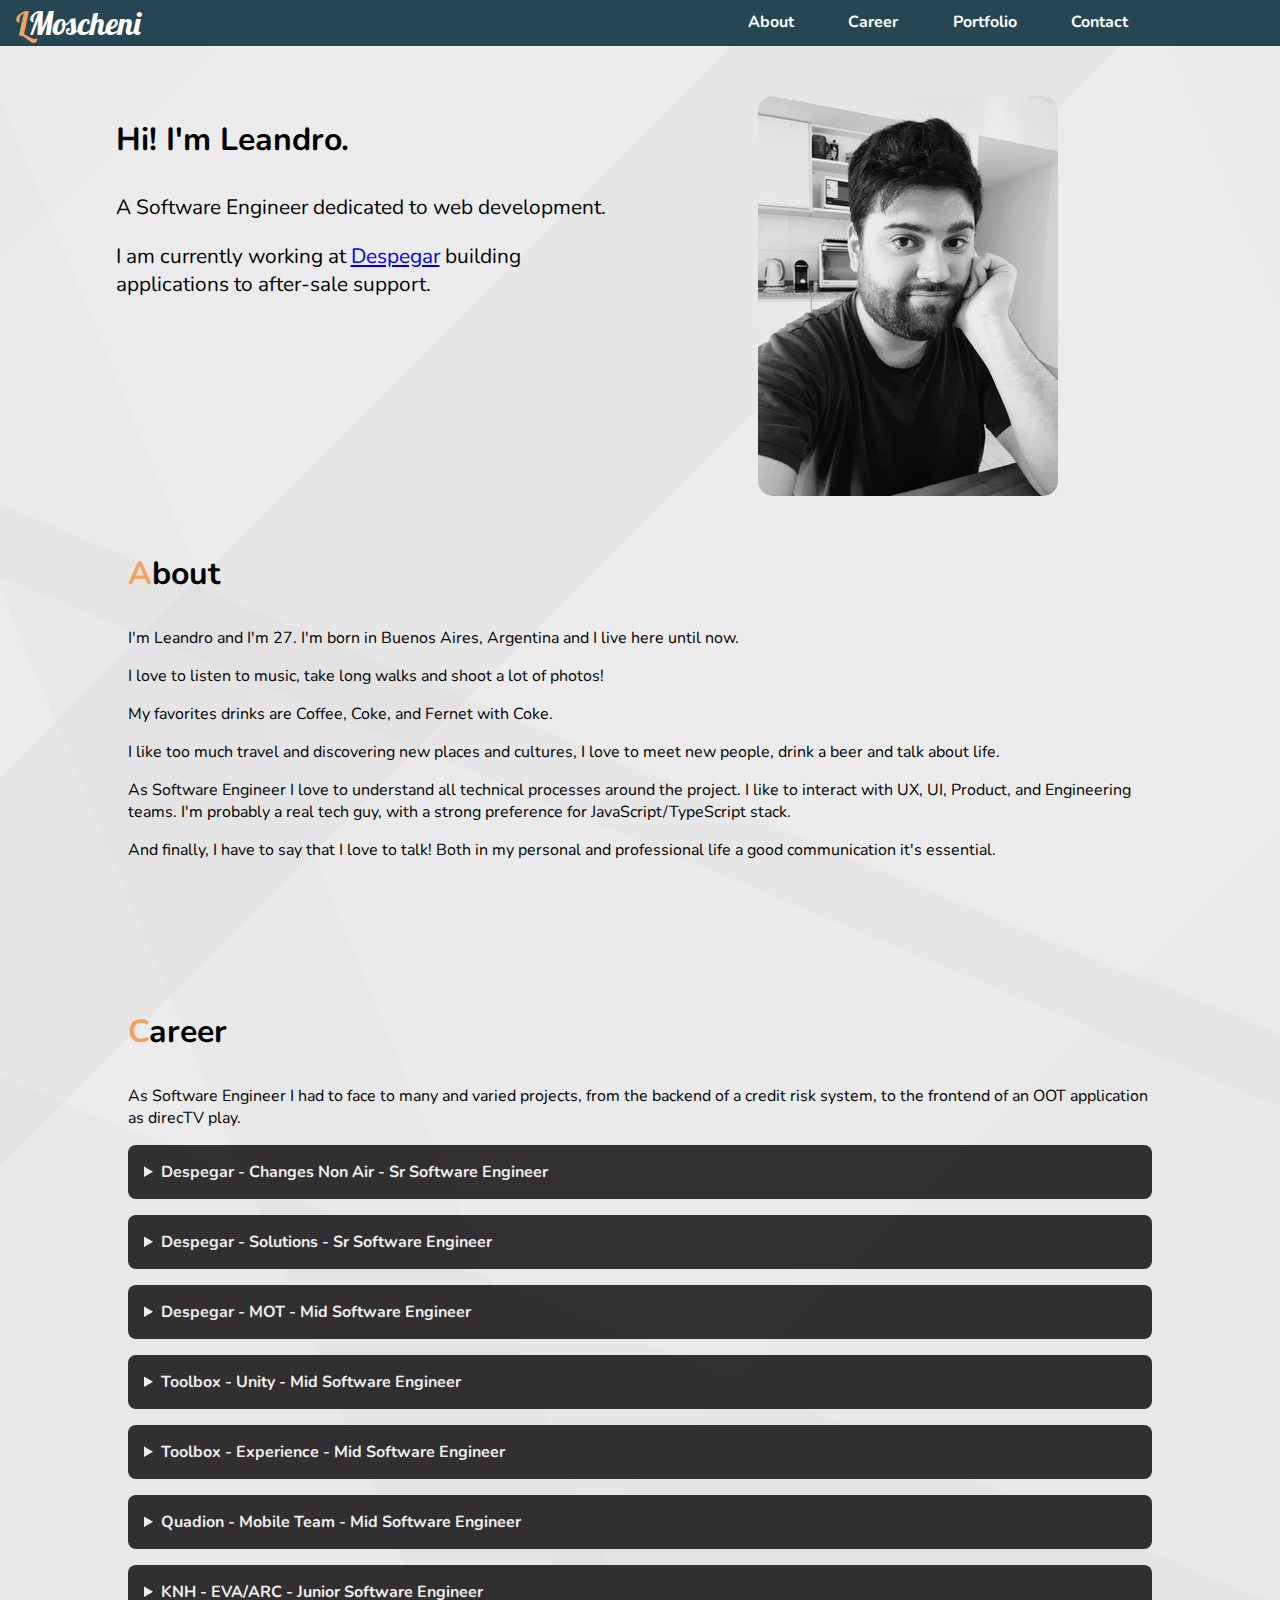
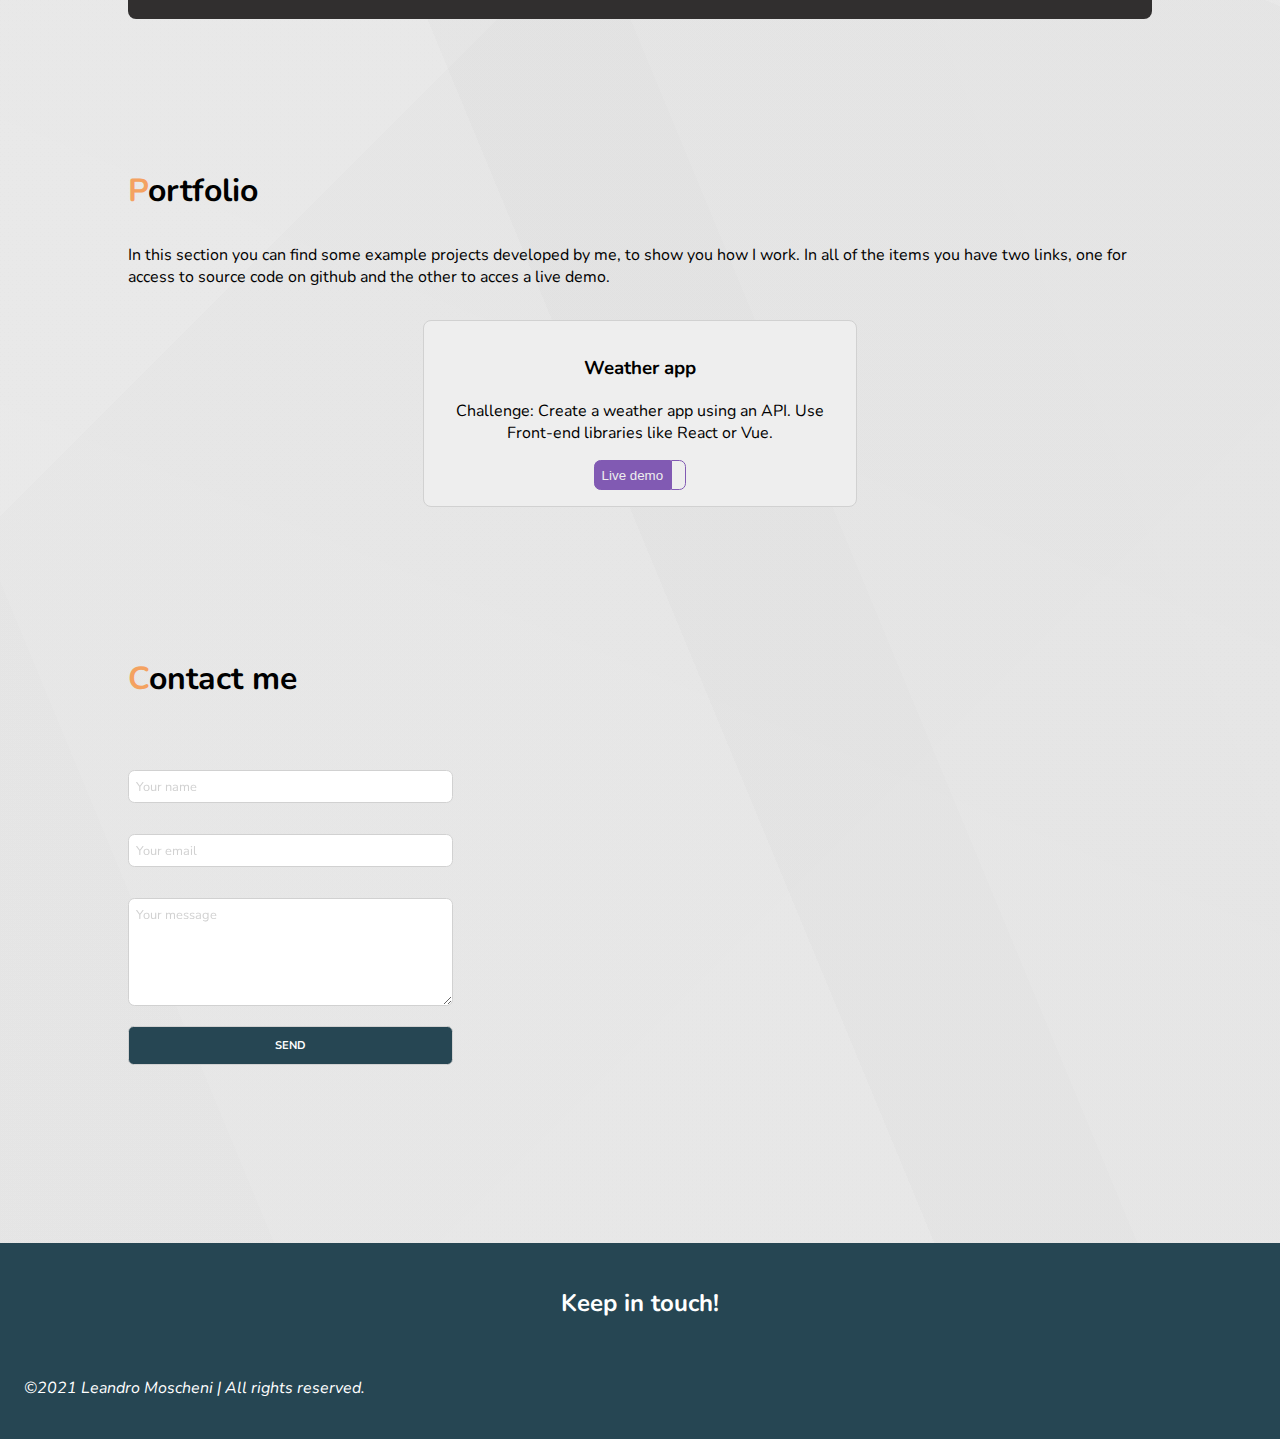
==== commit 02c183a4: "fst attempt" ====
--- a/index.html
+++ b/index.html
@@ -69,10 +69,10 @@
     </script>
   </head>
   <body>
-    <header>
+    <header class="fst-bc white-tc">
       <nav class="nav-bar">
         <div class="logo">
-          <a href="/"> <span class="logo-init">L</span>Moscheni </a>
+          <a href="/"> <span class="fth-tc">L</span>Moscheni </a>
         </div>
         <div class="menu-btn-container hide-on-middle-and-big-screen">
           <ul>
@@ -86,6 +86,7 @@
         <div class="nav-items hide-on-mobile">
           <ul>
             <li><a href="#about"> About </a></li>
+            <li><a href="#career"> Career </a></li>
             <li><a href="#portfolio"> Portfolio </a></li>
             <li><a href="#contact"> Contact </a></li>
             <li>
@@ -110,10 +111,11 @@
         </div>
       </nav>
     </header>
-    <div id="menu" class="hide-on-middle-and-big-screen menu">
+    <div id="menu" class="hide-on-middle-and-big-screen menu fst-bc white-tc">
       <div class="menu-items">
         <ul>
           <li><a href="#about"> About </a></li>
+          <li><a href="#career"> Career </a></li>
           <li><a href="#portfolio"> Portfolio </a></li>
           <li><a href="#contact"> Contact </a></li>
           <li class="social-options">
@@ -135,9 +137,9 @@
         </ul>
       </div>
     </div>
-    <div class="container">
-      <div class="hero">
-        <div class="hero-description">
+    <div class="app-container">
+      <div class="row">
+        <div class="col -sm-12 -md-6 -lg-6 hero-description">
           <h1>Hi! I'm Leandro.</h1>
           <p>A Software Engineer dedicated to web development.</p>
           <p>
@@ -146,129 +148,128 @@
             building applications to after-sale support.
           </p>
         </div>
-        <img src="./assets/300x400v2.png" alt="profile picture" />
+        <div class="col -sm-12 -md-6 -lg-6">
+          <div class="hero-image">
+            <img src="./assets/300x400v2.png" alt="profile picture" />
+          </div>
+        </div>
       </div>
       <section id="about" class="about">
         <h1>About</h1>
-        <section>
-          <h2>Intro</h2>
-          <p>
-            I'm Leandro and I'm 27. I'm born in Buenos Aires, Argentina and I
-            live here until now.
-          </p>
-          <p>
-            I love to listen to music, take long walks and shoot a lot of
-            photos!
-          </p>
-          <p>My favorites drinks are Coffee, Coke, and Fernet with Coke.</p>
-          <p>
-            I like too much travel and discovering new places and cultures, I
-            love to meet new people, drink a beer and talk about life.
-          </p>
-          <p>
-            As Software Engineer I love to understand all technical processes
-            around the project. I like to interact with UX, UI, Product, and
-            Engineering teams. I'm probably a real tech guy, with a strong
-            preference for JavaScript/TypeScript stack.
-          </p>
-          <p>
-            And finally, I have to say that I love to talk! Both in my personal
-            and professional life a good communication it's essential.
-          </p>
-        </section>
-        <section>
-          <h2>Experience</h2>
-          <p>
-            As Software Engineer I had to face to many and varied projects, from
-            the backend of a credit risk system, to the frontend of an OOT
-            application as direcTV play.
-          </p>
-          <details>
-            <summary>Despegar | Sr. Software Engineer - Changes Non Air</summary>
-            <div class="content">
-              <h3>From May 2020 until now</h3>
-              <p>
-                Currently, I work on the "changes non air" flow, migrating old
-                apps, and developing new features to improve the user experience
-                when try changes your bookings.
-              </p>
-            </div>
-          </details>
-          <details>
-            <summary>Despegar | Sr. Software Engineer - Solutions</summary>
-            <div class="content">
-              <h3>From March 2019 until April 2020</h3>
-              <p>I worked mainly on two important projects:</p>
-              <p>
-                The new after-sale workflow for inquiries, and the integration
-                with the new business branch of the Loyalty Program for Brazil.
-              </p>
-              <p>
-                The maintenance and migration of despegar help center during the
-                covid-19 pandemic, to grant the best information to clients.
-              </p>
-            </div>
-          </details>
-          <details>
-            <summary>Despegar | Mid Software Engineer - MOT </summary>
-            <div class="content">
-              <h3>From January 2018 until March 2019</h3>
-              <p>
-                I worked in MOT (Marketing Online Tools) were building a lot of
-                tools for reporting and management of ads for marketing
-                analysts.
-              </p>
-              <p>
-                These tools process a lot of information from several sources
-                like Google, Facebook, and others.
-              </p>
-            </div>
-          </details>
-          <details>
-            <summary>Toolbox | Mid Software Engineer - Unity </summary>
-            <div class="content">
-              <h3>From June 2017 until December 2017</h3>
-              <p>
-                I worked as a backend developer for Unity Product, which is a
-                CRM for Experience Platform, where one configure banners,
-                galleries, carousels and other stuff around the media content
-                for any country.
-              </p>
-            </div>
-          </details>
-          <details>
-            <summary>Toolbox | Mid Software Engineer - Experience</summary>
-            <div class="content">
-              <h3>From March 2017 until May 2017</h3>
-              <p>
-                I worked as a front-end developer in the "Experience" project
-                what is a web application to consume movies, tv-series and video
-                broadcast content. This is the platform it uses DirecTV Play for
-                example.
-              </p>
-            </div>
-          </details>
-          <details>
-            <summary>Quadion | Mid Software Engineer - Mobile</summary>
-            <div class="content">
-              <h3>From August 2016 until February 2017</h3>
-              <p>
-                I worked as a full-stack developer on a few mobile projects for
-                OSDE, as Maternal and Child Plan for example.
-              </p>
-            </div>
-          </details>
-          <details>
-            <summary>KNH | Junior Software Engineer - EVA/ARC</summary>
-            <div class="content">
-              <h3>From October 2015 until June 2016</h3>
-              <p>
-                I worked as a JAVA developer on "EVA/ARC" project, which was a
-                credit risk system for Credicop Bank from Argentina.
-              </p>
-            </div>
-          </details>
-        </section>
+        <p>
+          I'm Leandro and I'm 27. I'm born in Buenos Aires, Argentina and I live
+          here until now.
+        </p>
+        <p>
+          I love to listen to music, take long walks and shoot a lot of photos!
+        </p>
+        <p>My favorites drinks are Coffee, Coke, and Fernet with Coke.</p>
+        <p>
+          I like too much travel and discovering new places and cultures, I love
+          to meet new people, drink a beer and talk about life.
+        </p>
+        <p>
+          As Software Engineer I love to understand all technical processes
+          around the project. I like to interact with UX, UI, Product, and
+          Engineering teams. I'm probably a real tech guy, with a strong
+          preference for JavaScript/TypeScript stack.
+        </p>
+        <p>
+          And finally, I have to say that I love to talk! Both in my personal
+          and professional life a good communication it's essential.
+        </p>
+      </section>
+      <section id="career" class="career">
+        <h1>Career</h1>
+        <p>
+          As Software Engineer I had to face to many and varied projects, from
+          the backend of a credit risk system, to the frontend of an OOT
+          application as direcTV play.
+        </p>
+        <details>
+          <summary>Despegar - Changes Non Air - Sr Software Engineer</summary>
+          <div class="content">
+            <h3>From May 2020 until now</h3>
+            <p>
+              Currently, I work on the "changes non air" flow, migrating old
+              apps, and developing new features to improve the user experience
+              when try changes your bookings.
+            </p>
+          </div>
+        </details>
+        <details>
+          <summary>Despegar - Solutions - Sr Software Engineer</summary>
+          <div class="content">
+            <h3>From March 2019 until April 2020</h3>
+            <p>I worked mainly on two important projects:</p>
+            <p>
+              The new after-sale workflow for inquiries, and the integration
+              with the new business branch of the Loyalty Program for Brazil.
+            </p>
+            <p>
+              The maintenance and migration of despegar help center during the
+              covid-19 pandemic, to grant the best information to clients.
+            </p>
+          </div>
+        </details>
+        <details>
+          <summary>Despegar - MOT - Mid Software Engineer</summary>
+          <div class="content">
+            <h3>From January 2018 until March 2019</h3>
+            <p>
+              I worked in MOT (Marketing Online Tools) were building a lot of
+              tools for reporting and management of ads for marketing analysts.
+            </p>
+            <p>
+              These tools process a lot of information from several sources like
+              Google, Facebook, and others.
+            </p>
+          </div>
+        </details>
+        <details>
+          <summary>Toolbox - Unity - Mid Software Engineer</summary>
+          <div class="content">
+            <h3>From June 2017 until December 2017</h3>
+            <p>
+              I worked as a backend developer for Unity Product, which is a CRM
+              for Experience Platform, where one configure banners, galleries,
+              carousels and other stuff around the media content for any
+              country.
+            </p>
+          </div>
+        </details>
+        <details>
+          <summary>Toolbox - Experience - Mid Software Engineer</summary>
+          <div class="content">
+            <h3>From March 2017 until May 2017</h3>
+            <p>
+              I worked as a front-end developer in the "Experience" project what
+              is a web application to consume movies, tv-series and video
+              broadcast content. This is the platform it uses DirecTV Play for
+              example.
+            </p>
+          </div>
+        </details>
+        <details>
+          <summary>Quadion - Mobile Team - Mid Software Engineer</summary>
+          <div class="content">
+            <h3>From August 2016 until February 2017</h3>
+            <p>
+              I worked as a full-stack developer on a few mobile projects for
+              OSDE, as Maternal and Child Plan for example.
+            </p>
+          </div>
+        </details>
+        <details>
+          <summary>KNH - EVA/ARC - Junior Software Engineer</summary>
+          <div class="content">
+            <h3>From October 2015 until June 2016</h3>
+            <p>
+              I worked as a JAVA developer on "EVA/ARC" project, which was a
+              credit risk system for Credicop Bank from Argentina.
+            </p>
+          </div>
+        </details>
       </section>
       <section id="portfolio" class="portfolio">
         <h1>Portfolio</h1>
@@ -305,64 +306,72 @@
       </section>
       <section id="contact" class="contact">
         <h1>Contact me</h1>
-        <p>
-          You can contact me through the contact form for any job opportunity.
-        </p>
-        <p>I'm currently living in the City of Buenos Aires.</p>
-        <h2>Contact Form</h2>
-        <div class="container">
-          <div class="form-container">
-            <form
-              name="contact-form"
-              action="https://formspree.io/f/xgeprelq"
-              method="POST"
-              onsubmit="return validateForm()"
-            >
-              <label name="name">
-                Your name <br />
-                <input type="text" name="name" maxlength="30" required
-              /></label>
-
-              <label name="_replyto">
-                Your email <br />
-                <input type="text" name="_replyto" maxlength="45" required />
-              </label>
-
-              <label name="message">
-                Your message <br />
-                <textarea
-                  name="message"
-                  maxlength="750"
-                  minlength="30"
-                  required
-                ></textarea>
-              </label>
-              <button type="submit">Send</button>
-            </form>
-          </div>
-          <div class="map-container">
-            <iframe
-              title="Bs As Location"
-              loading="lazy"
-              src="https://www.google.com/maps/embed?pb=!1m18!1m12!1m3!1d105073.26483370336!2d-58.503338475504414!3d-34.61580373610127!2m3!1f0!2f0!3f0!3m2!1i1024!2i768!4f13.1!3m3!1m2!1s0x95bcca3b4ef90cbd%3A0xa0b3812e88e88e87!2sBuenos%20Aires%2C%20CABA!5e0!3m2!1ses!2sar!4v1613246264851!5m2!1ses!2sar"
-              width="auto"
-              height="auto"
-              frameborder="0"
-              style="border: 0"
-              allowfullscreen=""
-              aria-hidden="false"
-              tabindex="0"
-            ></iframe>
+        <div class="row">
+          <div class="col -sm-12 -md-6 -lg-4">
+            <div class="form-container">
+              <form
+                name="contact-form"
+                action="https://formspree.io/f/xgeprelq"
+                method="POST"
+                onsubmit="return validateForm()"
+              >
+                <div class="form-group fst -md element-margin">
+                  <div class="form-group-item">
+                    <input type="text" name="name" maxlength="30" required />
+                    <label for="name">Your name</label>
+                  </div>
+                </div>
+                <div class="form-group fst -md element-margin">
+                  <div class="form-group-item">
+                    <input
+                      type="text"
+                      name="_replyto"
+                      maxlength="45"
+                      required
+                    />
+                    <label for="_replyto">Your email</label>
+                  </div>
+                </div>
+                <div class="form-group fst -md element-margin four-rem-h ">
+                  <div class="form-group-item">
+                    <textarea
+                      name="message"
+                      maxlength="750"
+                      minlength="15"
+                      rows="6"
+                      required
+                    ></textarea>
+                    <label name="message"> Your message </label>
+                  </div>
+                </div>
+                <button class="button -sm fst element-margin" type="submit">
+                  Send
+                </button>
+              </form>
+            </div>
+          </div>
+          <div class="col -sm-12 -md-6 -lg-8">
+            <div class="map-container">
+              <iframe
+                title="Bs As Location"
+                loading="lazy"
+                src="https://www.google.com/maps/embed?pb=!1m18!1m12!1m3!1d105073.26483370336!2d-58.503338475504414!3d-34.61580373610127!2m3!1f0!2f0!3f0!3m2!1i1024!2i768!4f13.1!3m3!1m2!1s0x95bcca3b4ef90cbd%3A0xa0b3812e88e88e87!2sBuenos%20Aires%2C%20CABA!5e0!3m2!1ses!2sar!4v1613246264851!5m2!1ses!2sar"
+                width="auto"
+                height="auto"
+                frameborder="0"
+                style="border: 0"
+                allowfullscreen=""
+                aria-hidden="false"
+                tabindex="0"
+              ></iframe>
+            </div>
           </div>
         </div>
       </section>
     </div>
-    <button class="to-top-button" onclick="topFunction()" id="toTopButton">
-      <div class="top-button-icon"></div>
-    </button>
-    <footer>
+    <footer class="fst-bc white-tc">
       <div class="social-contact">
-        <h2>Social media</h2>
+        <h2>Keep in touch!</h2>
         <ul>
           <li>
             <a
--- a/css/main.css
+++ b/css/main.css
@@ -1,60 +1,40 @@
 .menu {
   display: none;
-  position: absolute;
+  position: sticky;
+  top: 42px;
   height: 100vh;
   width: 70%;
   left: 30%;
   z-index: 2;
   background-color: rgba(235, 235, 235, 0.98);
 }
-
 .menu .menu-items {
   margin: 0;
   padding: 0;
 }
-
 .menu .menu-items ul {
   list-style-type: none;
   margin: 0;
   padding: 0;
-  display: -webkit-box;
-  display: -ms-flexbox;
-  display: flex;
-  -webkit-box-orient: vertical;
-  -webkit-box-direction: normal;
-      -ms-flex-direction: column;
-          flex-direction: column;
-  -webkit-box-pack: flex-center;
-      -ms-flex-pack: flex-center;
-          justify-content: flex-center;
-  -webkit-box-align: center;
-      -ms-flex-align: center;
-          align-items: center;
-}
-
+  display: flex;
+  flex-direction: column;
+  justify-content: flex-center;
+  align-items: center;
+}
 .menu .menu-items ul li {
   font-size: 1.2em;
   font-weight: bold;
   margin: 2em;
 }
-
 .menu .menu-items ul li a {
   text-decoration: inherit;
   color: inherit;
   cursor: pointer;
 }
-
-.menu .menu-items ul li a:hover {
-  color: #815ab3;
-}
-
 .menu .menu-items .social-options {
   width: 70%;
-  display: -webkit-box !important;
-  display: -ms-flexbox !important;
   display: flex !important;
-  -ms-flex-pack: distribute;
-      justify-content: space-around;
+  justify-content: space-around;
 }
 
 @-webkit-keyframes fadeIn {
@@ -92,7 +72,6 @@
     opacity: 1;
   }
 }
-
 .menu.open {
   display: block;
   -webkit-animation: fadeIn 0.3s;
@@ -101,72 +80,50 @@
 
 .menu-btn {
   position: relative;
-  display: -webkit-box;
-  display: -ms-flexbox;
-  display: flex;
-  -webkit-box-pack: center;
-      -ms-flex-pack: center;
-          justify-content: center;
-  -webkit-box-align: center;
-      -ms-flex-align: center;
-          align-items: center;
-  margin: 0.25em;
+  display: flex;
+  justify-content: center;
+  align-items: center;
+  margin: 0;
+  width: 50px;
   cursor: pointer;
-  -webkit-transition: all 0.5s ease-in-out;
   transition: all 0.5s ease-in-out;
 }
-
 .menu-btn .menu-btn__burger {
   width: 20px;
-  height: 4px;
-  background: black;
+  height: 3px;
   border-radius: 2px;
-  -webkit-transition: all 0.5s ease-in-out;
   transition: all 0.5s ease-in-out;
-  -webkit-box-shadow: 0 2px 5px rgba(107, 107, 107, 0.2);
-          box-shadow: 0 2px 5px rgba(107, 107, 107, 0.2);
-}
-
+  box-shadow: 0 2px 5px rgba(107, 107, 107, 0.2);
+}
 .menu-btn .menu-btn__burger::before, .menu-btn .menu-btn__burger::after {
   content: "";
   position: absolute;
   width: 30px;
-  height: 4px;
-  background: black;
+  height: 3px;
   border-radius: 2px;
-  -webkit-transition: all 0.5s ease-in-out;
   transition: all 0.5s ease-in-out;
-  -webkit-box-shadow: 0 2px 5px rgba(107, 107, 107, 0.2);
-          box-shadow: 0 2px 5px rgba(107, 107, 107, 0.2);
-}
-
+  box-shadow: 0 2px 5px rgba(107, 107, 107, 0.2);
+}
 .menu-btn .menu-btn__burger::before {
-  -webkit-transform: translateY(-9px);
-          transform: translateY(-9px);
-}
-
+  transform: translateY(-9px);
+}
 .menu-btn .menu-btn__burger::after {
-  -webkit-transform: translateY(9px);
-          transform: translateY(9px);
+  transform: translateY(9px);
 }
 
 /* ANIMATION */
 .menu-btn.open .menu-btn__burger {
-  -webkit-transform: translateX(-50px);
-          transform: translateX(-50px);
+  transform: translateX(-50px);
   background: transparent;
-  -webkit-box-shadow: none;
-          box-shadow: none;
+  box-shadow: none;
 }
 
 .menu-btn.open .menu-btn__burger::before {
-  -webkit-transform: rotate(45deg) translate(35px, -35px);
-          transform: rotate(45deg) translate(35px, -35px);
+  transform: rotate(45deg) translate(35px, -35px);
 }
 
 .menu-btn.open .menu-btn__burger::after {
-  -webkit-transform: rotate(-45deg) translate(35px, 35px);
-          transform: rotate(-45deg) translate(35px, 35px);
+  transform: rotate(-45deg) translate(35px, 35px);
 }
 
 .to-top-button {
@@ -174,22 +131,19 @@
   /* Hidden by default */
   position: fixed;
   /* Fixed/sticky position */
+  box-sizing: border-box;
   width: 55px;
   height: 55px;
   bottom: 20px;
   /* Place the button at the bottom of the page */
   right: 30px;
   /* Place the button 30px from the right */
-  z-index: 99;
+  z-index: 9;
   /* Make sure it does not overlap */
   border: none;
   /* Remove borders */
   outline: none;
   /* Remove outline */
-  background-color: #815ab3;
-  /* Set a background color */
-  color: #eeeeee;
-  /* Text color */
   cursor: pointer;
   /* Add a mouse pointer on hover */
   border-radius: 50%;
@@ -203,8 +157,8 @@
   border-width: 0 5px 5px 0;
   display: inline-block;
   padding: 5px;
-  -webkit-transform: rotate(-135deg);
-          transform: rotate(-135deg);
+  transform: rotate(-135deg);
+  box-sizing: border-box;
 }
 
 @media (hover: hover) {
@@ -213,7 +167,6 @@
     /* Add a dark-grey background on hover */
   }
 }
-
 .about summary {
   padding: 1em;
   border-radius: 0.5em;
@@ -227,42 +180,39 @@
   outline: none;
   cursor: pointer;
 }
-
-.about summary:hover {
-  background-color: #815ab3;
-}
-
-.about details[open] summary ~ * {
-  padding-left: 1em;
+.career summary {
+  padding: 1em;
+  border-radius: 0.5em;
+  color: #eeeeee;
+  background-color: rgba(31, 29, 29, 0.911);
+  font-weight: bold;
+  text-overflow: ellipsis;
+  white-space: nowrap;
+  overflow: hidden;
+  margin-bottom: 1em;
+  outline: none;
+  cursor: pointer;
+}
+.career details[open] summary ~ * {
   -webkit-animation: sweep 0.5s ease-in-out;
           animation: sweep 0.5s ease-in-out;
 }
-
 @-webkit-keyframes sweep {
-  0% {
+  from {
     opacity: 0;
     margin-top: -10px;
   }
-  50% {
-    opacity: 0.5;
-    margin-top: -5px;
-  }
-  100% {
+  to {
     opacity: 1;
     margin-top: 0;
   }
 }
-
 @keyframes sweep {
-  0% {
+  from {
     opacity: 0;
     margin-top: -10px;
   }
-  50% {
-    opacity: 0.5;
-    margin-top: -5px;
-  }
-  100% {
+  to {
     opacity: 1;
     margin-top: 0;
   }
@@ -271,184 +221,623 @@
 .contact {
   width: 100%;
 }
-
-.contact .container {
-  display: -webkit-box;
-  display: -ms-flexbox;
-  display: flex;
-  -ms-flex-wrap: wrap;
-      flex-wrap: wrap;
-  -ms-flex-pack: distribute;
-      justify-content: space-around;
-}
-
-.contact .container .form-container {
-  display: -webkit-box;
-  display: -ms-flexbox;
-  display: flex;
-  -webkit-box-pack: center;
-      -ms-flex-pack: center;
-          justify-content: center;
-  margin: 1em;
+.contact .form-container {
+  display: flex;
+  justify-content: center;
   padding: 0;
-  width: 345px;
-}
-
-.contact .container .form-container form {
-  width: 100%;
-  display: -webkit-box;
-  display: -ms-flexbox;
-  display: flex;
-  -webkit-box-orient: vertical;
-  -webkit-box-direction: normal;
-      -ms-flex-direction: column;
-          flex-direction: column;
-  -webkit-box-pack: center;
-      -ms-flex-pack: center;
-          justify-content: center;
-  -ms-flex-line-pack: distribute;
-      align-content: space-around;
-}
-
-.contact .container .form-container form .invalid-input {
-  border-bottom: 1px solid red;
-}
-
-.contact .container .form-container form button {
-  padding: 0.7em;
-  border-radius: 0.5em;
-  border: none;
-  color: #eeeeee;
-  font-weight: bold;
-  background-color: #815ab3;
-}
-
-.contact .container .form-container form button:hover {
-  background-color: rgba(31, 29, 29, 0.76);
-}
-
-.contact .container .form-container form label {
-  width: 100%;
-  padding: 0;
-  margin: 0;
-  font-weight: bold;
-  line-height: 1.7em;
-}
-
-.contact .container .form-container form input,
-.contact .container .form-container form textarea {
-  width: 100%;
-  -webkit-box-sizing: border-box;
-          box-sizing: border-box;
-  margin: 0 0 1em 0;
-  border: 1px solid #d1d1d1;
-  border-radius: 0.5em;
-  background-color: white;
-}
-
-.contact .container .form-container form input {
-  height: 2.5em;
-}
-
-.contact .container .form-container form textarea {
-  height: 10em;
-}
-
-.contact .container .map-container {
-  -webkit-box-flex: 1;
-      -ms-flex-positive: 1;
-          flex-grow: 1;
-  min-width: 345px;
-  max-width: 50%;
-  min-height: 370px;
-  margin: 1em;
-}
-
-.contact .container .map-container iframe {
-  width: 100%;
-  height: 100%;
+}
+.contact .form-container form {
+  width: 100%;
+  display: flex;
+  flex-direction: column;
+  justify-content: center;
+  align-content: space-around;
+}
+.contact .form-container form .element-margin {
+  margin: 2rem 0;
+}
+.contact .form-container form .four-rem-h {
+  height: 4rem;
+}
+.contact .form-container form button,
+.contact .form-container form input,
+.contact .form-container form textarea {
+  width: 100%;
+}
+.contact .map-container {
+  width: 100%;
+}
+.contact .map-container iframe {
+  width: 100%;
+  height: 350px;
   border-radius: 1rem;
 }
 
 .portfolio .projects-container {
   width: 100%;
-  display: -webkit-box;
-  display: -ms-flexbox;
-  display: flex;
-  -webkit-box-orient: horizontal;
-  -webkit-box-direction: normal;
-      -ms-flex-direction: row;
-          flex-direction: row;
-  -ms-flex-wrap: wrap;
-      flex-wrap: wrap;
-  -ms-flex-pack: distribute;
-      justify-content: space-around;
-}
-
+  display: flex;
+  flex-direction: row;
+  flex-wrap: wrap;
+  justify-content: space-around;
+}
 .portfolio .projects-container .project-card {
   width: 25em;
   padding: 1em;
   margin: 1em;
-  background-color: white;
+  background-color: #eee;
   border: 1px solid #d1d1d1;
   border-radius: 0.5em;
   text-align: center;
 }
-
 .portfolio .projects-container .project-card .project-links {
-  display: -webkit-box;
-  display: -ms-flexbox;
-  display: flex;
-  -webkit-box-orient: horizontal;
-  -webkit-box-direction: normal;
-      -ms-flex-direction: row;
-          flex-direction: row;
-  -webkit-box-pack: center;
-      -ms-flex-pack: center;
-          justify-content: center;
-}
-
+  display: flex;
+  flex-direction: row;
+  justify-content: center;
+}
 .portfolio .projects-container .project-card .project-links button {
   margin: 0;
   border: none;
   padding: 0.5em;
   border: 0.5px solid #815ab3;
 }
-
 .portfolio .projects-container .project-card .project-links button:hover {
   cursor: pointer;
 }
-
 .portfolio .projects-container .project-card .project-links a {
   color: inherit;
   /* blue colors for links too */
   text-decoration: inherit;
   /* no underline */
 }
-
 .portfolio .projects-container .project-card .project-links .go-live-demo-btn {
   border-top-left-radius: 0.5em;
   border-bottom-left-radius: 0.5em;
   color: #eeeeee;
   background-color: #815ab3;
 }
-
 .portfolio .projects-container .project-card .project-links .go-live-demo-btn:hover {
   color: #815ab3;
   background-color: #eeeeee;
 }
-
 .portfolio .projects-container .project-card .project-links .go-code-btn {
   border-top-right-radius: 0.5em;
   border-bottom-right-radius: 0.5em;
   background-color: #eeeeee;
 }
-
 .portfolio .projects-container .project-card .project-links .go-code-btn:hover {
-  -webkit-filter: invert(100%);
-          filter: invert(100%);
-}
-
+  filter: invert(100%);
+}
+
+.fst-tc {
+  color: #264653;
+}
+
+.snd-tc {
+  color: #2A9D8F;
+}
+
+.trd-tc {
+  color: #E9C46A;
+}
+
+.fth-tc, footer .social-contact ul li a:hover, section h1::first-letter, header .nav-bar .nav-items ul li a:hover, header .nav-bar .logo a:hover, .menu .menu-items ul li a:hover {
+  color: #F4A261;
+}
+
+.fifth-tc {
+  color: #E76F51;
+}
+
+.black-tc {
+  color: black;
+}
+
+.white-tc, .color-base-properties.black, .black.button, .color-base-properties.fifth, .fifth.button, .color-base-properties.fth, .fth.button, .color-base-properties.trd, .trd.button, .color-base-properties.snd, .snd.button, .color-base-properties.fst, .fst.button {
+  color: white;
+}
+
+.fst-bc, .about summary:hover, .career summary:hover, .color-base-properties.fst, .fst.button {
+  background-color: #264653 !important;
+}
+
+.snd-bc, .color-base-properties.snd, .snd.button {
+  background-color: #2A9D8F !important;
+}
+
+.trd-bc, .color-base-properties.trd, .trd.button {
+  background-color: #E9C46A !important;
+}
+
+.fth-bc, .color-base-properties.fth, .fth.button {
+  background-color: #F4A261 !important;
+}
+
+.fifth-bc, .color-base-properties.fifth, .fifth.button {
+  background-color: #E76F51 !important;
+}
+
+.black-bc, .color-base-properties.black, .black.button {
+  background-color: black !important;
+}
+
+.white-bc, .menu-btn .menu-btn__burger, .menu-btn .menu-btn__burger::before, .menu-btn .menu-btn__burger::after {
+  background-color: white !important;
+}
+
+.bold-text, .button {
+  font-weight: bold;
+}
+
+.italic-text {
+  font-style: italic;
+}
+
+.underline-text {
+  text-decoration: underline;
+}
+
+.uppercase-text, .button {
+  text-transform: uppercase;
+}
+
+.capitalize-text {
+  text-transform: capitalize;
+}
+
+.ellipsis-text {
+  white-space: nowrap;
+  text-overflow: ellipsis;
+  overflow: hidden;
+  white-space: nowrap;
+}
+
+.text-al-center, .button {
+  text-align: center;
+}
+
+.text-al-right {
+  text-align: right;
+}
+
+.text-al-left {
+  text-align: left;
+}
+
+.text-al-vertical {
+  display: table-cell;
+  vertical-align: middle;
+}
+
+.tag {
+  font-size: 0.65em;
+  padding: 0.35em;
+  border: 1px solid #d1d1d1;
+  border-radius: 0.5em;
+}
+
+.row {
+  margin: 12px -12px;
+}
+
+.row:after, .row:before {
+  content: "";
+  display: table;
+  clear: both;
+}
+
+@media (min-width: 1px) {
+  .row .-sm-1 {
+    width: 8.3333333333%;
+  }
+
+  .row .-sm-2 {
+    width: 16.6666666667%;
+  }
+
+  .row .-sm-3 {
+    width: 25%;
+  }
+
+  .row .-sm-4 {
+    width: 33.3333333333%;
+  }
+
+  .row .-sm-5 {
+    width: 41.6666666667%;
+  }
+
+  .row .-sm-6 {
+    width: 50%;
+  }
+
+  .row .-sm-7 {
+    width: 58.3333333333%;
+  }
+
+  .row .-sm-8 {
+    width: 66.6666666667%;
+  }
+
+  .row .-sm-9 {
+    width: 75%;
+  }
+
+  .row .-sm-10 {
+    width: 83.3333333333%;
+  }
+
+  .row .-sm-11 {
+    width: 91.6666666667%;
+  }
+
+  .row .-sm-12 {
+    width: 100%;
+  }
+}
+@media (min-width: 768px) {
+  .row .-md-1 {
+    width: 8.3333333333%;
+  }
+
+  .row .-md-2 {
+    width: 16.6666666667%;
+  }
+
+  .row .-md-3 {
+    width: 25%;
+  }
+
+  .row .-md-4 {
+    width: 33.3333333333%;
+  }
+
+  .row .-md-5 {
+    width: 41.6666666667%;
+  }
+
+  .row .-md-6 {
+    width: 50%;
+  }
+
+  .row .-md-7 {
+    width: 58.3333333333%;
+  }
+
+  .row .-md-8 {
+    width: 66.6666666667%;
+  }
+
+  .row .-md-9 {
+    width: 75%;
+  }
+
+  .row .-md-10 {
+    width: 83.3333333333%;
+  }
+
+  .row .-md-11 {
+    width: 91.6666666667%;
+  }
+
+  .row .-md-12 {
+    width: 100%;
+  }
+}
+@media (min-width: 1024px) {
+  .row .-lg-1 {
+    width: 8.3333333333%;
+  }
+
+  .row .-lg-2 {
+    width: 16.6666666667%;
+  }
+
+  .row .-lg-3 {
+    width: 25%;
+  }
+
+  .row .-lg-4 {
+    width: 33.3333333333%;
+  }
+
+  .row .-lg-5 {
+    width: 41.6666666667%;
+  }
+
+  .row .-lg-6 {
+    width: 50%;
+  }
+
+  .row .-lg-7 {
+    width: 58.3333333333%;
+  }
+
+  .row .-lg-8 {
+    width: 66.6666666667%;
+  }
+
+  .row .-lg-9 {
+    width: 75%;
+  }
+
+  .row .-lg-10 {
+    width: 83.3333333333%;
+  }
+
+  .row .-lg-11 {
+    width: 91.6666666667%;
+  }
+
+  .row .-lg-12 {
+    width: 100%;
+  }
+}
+.row .col {
+  display: block;
+  float: left;
+  box-sizing: border-box;
+  min-height: 1px;
+  padding: 0 12px;
+  margin: 6px 0;
+}
+
+.row.-no-gutter {
+  margin-right: 0;
+  margin-left: 0;
+}
+
+.row.-no-gutter > .col {
+  padding: 0;
+}
+
+.row.-no-margin {
+  margin: 0 -12px;
+}
+
+@media (min-width: 1px) and (max-width: 767px) {
+  .row .col {
+    padding: 0 8px;
+  }
+
+  .row {
+    margin: 0 -8px;
+  }
+
+  .row.-no-gutter-sm {
+    margin-right: 0;
+    margin-left: 0;
+  }
+
+  .row.-no-gutter-sm > .col {
+    padding: 0;
+  }
+}
+@media (min-width: 768px) and (max-width: 1023px) {
+  .row.-no-gutter-md {
+    margin-right: 0;
+    margin-left: 0;
+  }
+
+  .row.-no-gutter-md > .col {
+    padding: 0;
+  }
+}
+@media (min-width: 1024px) and (max-width: 1279px) {
+  .row.-no-gutter-lg {
+    margin-right: 0;
+    margin-left: 0;
+  }
+
+  .row.-no-gutter-lg > .col {
+    padding: 0;
+  }
+}
+@media (min-width: 1024px) {
+  .row.-no-gutter-lg {
+    margin-right: 0;
+    margin-left: 0;
+  }
+
+  .row.-no-gutter-lg > .col {
+    padding: 0;
+  }
+}
+.size-base-properties.-sm, .-sm.button {
+  font-size: 0.7rem;
+  padding: 0.7rem;
+}
+
+.size-base-properties.-md, .-md.button {
+  font-size: 0.8rem;
+  padding: 0.8rem;
+}
+
+.size-base-properties.-lg, .-lg.button {
+  font-size: 1rem;
+  padding: 1rem;
+}
+
+.button {
+  width: auto;
+  font-family: inherit;
+  border: 1px solid #d1d1d1;
+  border-radius: 0.5em;
+  cursor: pointer;
+}
+
+.button:hover {
+  filter: invert(0.15);
+}
+
+.form-group {
+  display: inline-block;
+  width: 100%;
+  margin-bottom: 2rem;
+}
+
+.form-group .form-group-item {
+  position: relative;
+}
+
+.form-group .form-group-item input,
+.form-group .form-group-item textarea {
+  width: 100%;
+  position: absolute;
+  box-sizing: border-box;
+  box-shadow: none;
+  outline: none;
+  border: 1px solid #d1d1d1;
+  border-radius: 0.5em;
+}
+
+.form-group .form-group-item label {
+  position: absolute;
+  color: #d1d1d1;
+  transition: 1s;
+}
+
+.form-group .form-group-item textarea {
+  overflow: hidden;
+  resize: both;
+}
+
+.form-group .form-group-item input:focus,
+.form-group .form-group-item input:valid,
+.form-group .form-group-item textarea:focus,
+.form-group .form-group-item textarea:valid {
+  border-color: black;
+}
+
+.form-group .form-group-item input:focus ~ label,
+.form-group .form-group-item input:valid ~ label,
+.form-group .form-group-item textarea:focus ~ label,
+.form-group .form-group-item textarea:valid ~ label {
+  color: black;
+  font-weight: bold;
+  top: inherit;
+}
+
+.form-group.-sm .form-group-item label,
+.form-group.-sm .form-group-item input,
+.form-group.-sm .form-group-item textarea {
+  font-size: 0.7rem;
+  padding: 0.4rem;
+}
+
+.form-group.-sm .form-group-item input:focus ~ label,
+.form-group.-sm .form-group-item textarea:focus ~ label,
+.form-group.-sm .form-group-item input:valid ~ label,
+.form-group.-sm .form-group-item textarea:valid ~ label {
+  top: -1.3rem !important;
+}
+
+.form-group.-md .form-group-item label,
+.form-group.-md .form-group-item input,
+.form-group.-md .form-group-item textarea {
+  font-size: 0.8rem;
+  padding: 0.5rem;
+}
+
+.form-group.-md .form-group-item input:focus ~ label,
+.form-group.-md .form-group-item textarea:focus ~ label,
+.form-group.-md .form-group-item input:valid ~ label,
+.form-group.-md .form-group-item textarea:valid ~ label {
+  top: -1.5rem !important;
+}
+
+.form-group.-lg .form-group-item label,
+.form-group.-lg .form-group-item input,
+.form-group.-lg .form-group-item textarea {
+  font-size: 0.9rem;
+  padding: 0.6rem;
+}
+
+.form-group.-lg .form-group-item input:focus ~ label,
+.form-group.-lg .form-group-item textarea:focus ~ label,
+.form-group.-lg .form-group-item input:valid ~ label,
+.form-group.-lg .form-group-item textarea:valid ~ label {
+  top: -1.7rem !important;
+}
+
+.form-group.fst .form-group-item input:focus,
+.form-group.fst .form-group-item input:valid,
+.form-group.fst .form-group-item textarea:focus,
+.form-group.fst .form-group-item textarea:valid {
+  border-color: #264653;
+}
+
+.form-group.fst .form-group-item input:focus ~ label,
+.form-group.fst .form-group-item input:valid ~ label,
+.form-group.fst .form-group-item textarea:focus ~ label,
+.form-group.fst .form-group-item textarea:valid ~ label {
+  color: #264653;
+  font-weight: bold;
+  top: inherit;
+}
+
+.form-group.snd .form-group-item input:focus,
+.form-group.snd .form-group-item input:valid,
+.form-group.snd .form-group-item textarea:focus,
+.form-group.snd .form-group-item textarea:valid {
+  border-color: #2A9D8F;
+}
+
+.form-group.snd .form-group-item input:focus ~ label,
+.form-group.snd .form-group-item input:valid ~ label,
+.form-group.snd .form-group-item textarea:focus ~ label,
+.form-group.snd .form-group-item textarea:valid ~ label {
+  color: #2A9D8F;
+  font-weight: bold;
+  top: inherit;
+}
+
+.form-group.trd .form-group-item input:focus,
+.form-group.trd .form-group-item input:valid,
+.form-group.trd .form-group-item textarea:focus,
+.form-group.trd .form-group-item textarea:valid {
+  border-color: #E9C46A;
+}
+
+.form-group.trd .form-group-item input:focus ~ label,
+.form-group.trd .form-group-item input:valid ~ label,
+.form-group.trd .form-group-item textarea:focus ~ label,
+.form-group.trd .form-group-item textarea:valid ~ label {
+  color: #E9C46A;
+  font-weight: bold;
+  top: inherit;
+}
+
+.form-group.fth .form-group-item input:focus,
+.form-group.fth .form-group-item input:valid,
+.form-group.fth .form-group-item textarea:focus,
+.form-group.fth .form-group-item textarea:valid {
+  border-color: #F4A261;
+}
+
+.form-group.fth .form-group-item input:focus ~ label,
+.form-group.fth .form-group-item input:valid ~ label,
+.form-group.fth .form-group-item textarea:focus ~ label,
+.form-group.fth .form-group-item textarea:valid ~ label {
+  color: #F4A261;
+  font-weight: bold;
+  top: inherit;
+}
+
+.form-group.fifth .form-group-item input:focus,
+.form-group.fifth .form-group-item input:valid,
+.form-group.fifth .form-group-item textarea:focus,
+.form-group.fifth .form-group-item textarea:valid {
+  border-color: #E76F51;
+}
+
+.form-group.fifth .form-group-item input:focus ~ label,
+.form-group.fifth .form-group-item input:valid ~ label,
+.form-group.fifth .form-group-item textarea:focus ~ label,
+.form-group.fifth .form-group-item textarea:valid ~ label {
+  color: #E76F51;
+  font-weight: bold;
+  top: inherit;
+}
 html,
 body {
   font-family: "Nunito", sans-serif;
@@ -459,186 +848,128 @@
 }
 
 header {
+  position: sticky;
+  top: 0;
   margin: 0;
   padding: 0;
   width: 100%;
-  display: -webkit-box;
-  display: -ms-flexbox;
-  display: flex;
-  -webkit-box-align: center;
-      -ms-flex-align: center;
-          align-items: center;
-}
-
+  display: flex;
+  align-items: center;
+}
 header .nav-bar {
   width: 100%;
-  display: -webkit-box;
-  display: -ms-flexbox;
-  display: flex;
-  -webkit-box-pack: justify;
-      -ms-flex-pack: justify;
-          justify-content: space-between;
+  display: flex;
+  justify-content: space-between;
   margin: 0.2rem 1rem;
 }
-
 header .nav-bar .logo {
   font-family: "Lobster", cursive;
   font-size: 2rem;
   display: inline-block;
-}
-
+  margin: 0 0.4rem 0 0;
+}
 header .nav-bar .logo a {
   text-decoration: inherit;
   color: inherit;
   cursor: pointer;
 }
-
-header .nav-bar .logo a:hover {
-  color: #815ab3;
-}
-
-header .nav-bar .logo .logo-init {
-  color: #815ab3;
-}
-
 header .nav-bar .nav-items {
   margin: 0;
   padding: 0;
   float: right;
 }
-
 header .nav-bar .nav-items ul {
   list-style-type: none;
   margin: 0;
   padding: 0;
-  display: -webkit-box;
-  display: -ms-flexbox;
-  display: flex;
-  -webkit-box-pack: end;
-      -ms-flex-pack: end;
-          justify-content: flex-end;
-  -webkit-box-align: center;
-      -ms-flex-align: center;
-          align-items: center;
-}
-
+  display: flex;
+  justify-content: flex-end;
+  align-items: center;
+}
 header .nav-bar .nav-items ul li {
   font-weight: bold;
   margin: 0.5rem 1.7rem 0.5rem 1.7rem;
 }
-
 header .nav-bar .nav-items ul li a {
   text-decoration: inherit;
   color: inherit;
   cursor: pointer;
 }
-
-header .nav-bar .nav-items ul li a:hover {
-  color: #815ab3;
-}
-
-.container {
-  margin: 2rem;
-  padding: 0;
-}
-
-.container .hero {
-  display: -webkit-box;
-  display: -ms-flexbox;
-  display: flex;
-  -webkit-box-orient: horizontal;
-  -webkit-box-direction: normal;
-      -ms-flex-direction: row;
-          flex-direction: row;
-  -ms-flex-wrap: wrap;
-      flex-wrap: wrap;
-  -webkit-box-pack: space-evenly;
-      -ms-flex-pack: space-evenly;
-          justify-content: space-evenly;
-  -webkit-box-align: center;
-      -ms-flex-align: center;
-          align-items: center;
-  width: 100%;
-  margin-bottom: 0 0 5rem 0;
-  padding: 0;
-}
-
-.container .hero img {
-  display: inline-block;
+.app-container {
+  margin: 2rem 7rem;
+  display: flex;
+  flex-direction: row;
+  flex-wrap: wrap;
+  justify-content: center;
+}
+.app-container h1,
+.app-container h2,
+.app-container h3 {
+  width: 100%;
+}
+.app-container section {
+  width: 100%;
+  padding: 1em;
+}
+
+.hero-description {
+  display: flex;
+  flex-direction: column;
+  justify-content: center;
+  align-items: center;
+  align-content: center;
+}
+.hero-description h1 {
+  font-size: 2rem;
+  margin-bottom: 1em;
+}
+.hero-description p {
+  font-size: 1.3rem;
+}
+
+.hero-image {
+  display: flex;
+  flex-direction: column;
+  justify-content: center;
+  align-items: center;
+}
+.hero-image img {
   width: 300px;
   height: 400px;
   border-radius: 15px;
 }
 
-.container .hero .hero-description {
-  display: inline-block;
-  text-align: left;
-  max-width: 695px;
-}
-
-.container .hero .hero-description h1 {
+section {
+  margin-bottom: 5rem;
+  width: 100%;
+}
+section h1 {
   font-size: 2rem;
   margin-bottom: 1em;
 }
-
-.container .hero .hero-description p {
-  font-size: 1.3rem;
-}
-
-.container section {
-  margin-bottom: 5rem;
-  width: 100%;
-}
-
-.container section h1 {
-  font-size: 2rem;
-  margin-bottom: 1em;
-}
-
-.container section h2::first-letter {
-  color: #815ab3;
-}
-
 footer {
-  color: #eeeeee;
   padding: 1.5rem;
-  background-color: #1f1d1d;
-}
-
+}
 footer .social-contact {
   text-align: center;
 }
-
 footer .social-contact ul {
-  display: -webkit-box;
-  display: -ms-flexbox;
   display: flex;
   list-style-type: none;
   margin: 0;
   padding: 0;
-  -webkit-box-align: center;
-      -ms-flex-align: center;
-          align-items: center;
-  -webkit-box-pack: center;
-      -ms-flex-pack: center;
-          justify-content: center;
-}
-
+  align-items: center;
+  justify-content: center;
+}
 footer .social-contact ul li {
   margin: 0.7rem;
   font-weight: bold;
 }
-
 footer .social-contact ul li a {
   text-decoration: inherit;
   color: inherit;
   cursor: pointer;
 }
-
-footer .social-contact ul li a:hover {
-  color: #815ab3;
-}
-
 footer p {
   font-style: italic;
 }
@@ -648,51 +979,34 @@
     display: none;
   }
 }
-
+@media (max-width: 961px) {
+  .app-container {
+    margin: 1rem 1.5rem !important;
+  }
+}
 @media (max-width: 961px) {
   .menu-btn-container {
-    display: -webkit-box;
-    display: -ms-flexbox;
     display: flex;
-    -webkit-box-pack: end;
-        -ms-flex-pack: end;
-            justify-content: flex-end;
-    -webkit-box-align: center;
-        -ms-flex-align: center;
-            align-items: center;
-    margin: 0 0.4rem 0 0;
+    justify-content: flex-end;
+    align-items: center;
+    margin: 0;
   }
   .menu-btn-container ul {
-    list-style-type: none;
+    list-style: none;
     margin: 0;
     padding: 0;
     display: inline-block;
   }
+
   section {
-    margin-bottom: 3.5rem !important;
+    margin-bottom: 2rem !important;
   }
   section h1 {
     text-align: center;
   }
+
   .hide-on-mobile {
     display: none;
   }
-  .hero img {
-    margin-top: 2em !important;
-    margin-bottom: 0 !important;
-  }
-  .hero-description h1 {
-    text-align: center;
-    margin-bottom: 1.7em !important;
-  }
-  .contact .container .form-container {
-    min-width: 300px !important;
-  }
-  .contact .container .map-container {
-    min-width: 300px !important;
-  }
-  .contact .container .map-container iframe {
-    min-width: 300px !important;
-  }
-}
-/*# sourceMappingURL=main.css.map */+}
+/*# sourceMappingURL=main.css.map *//*# sourceMappingURL=main.css.map */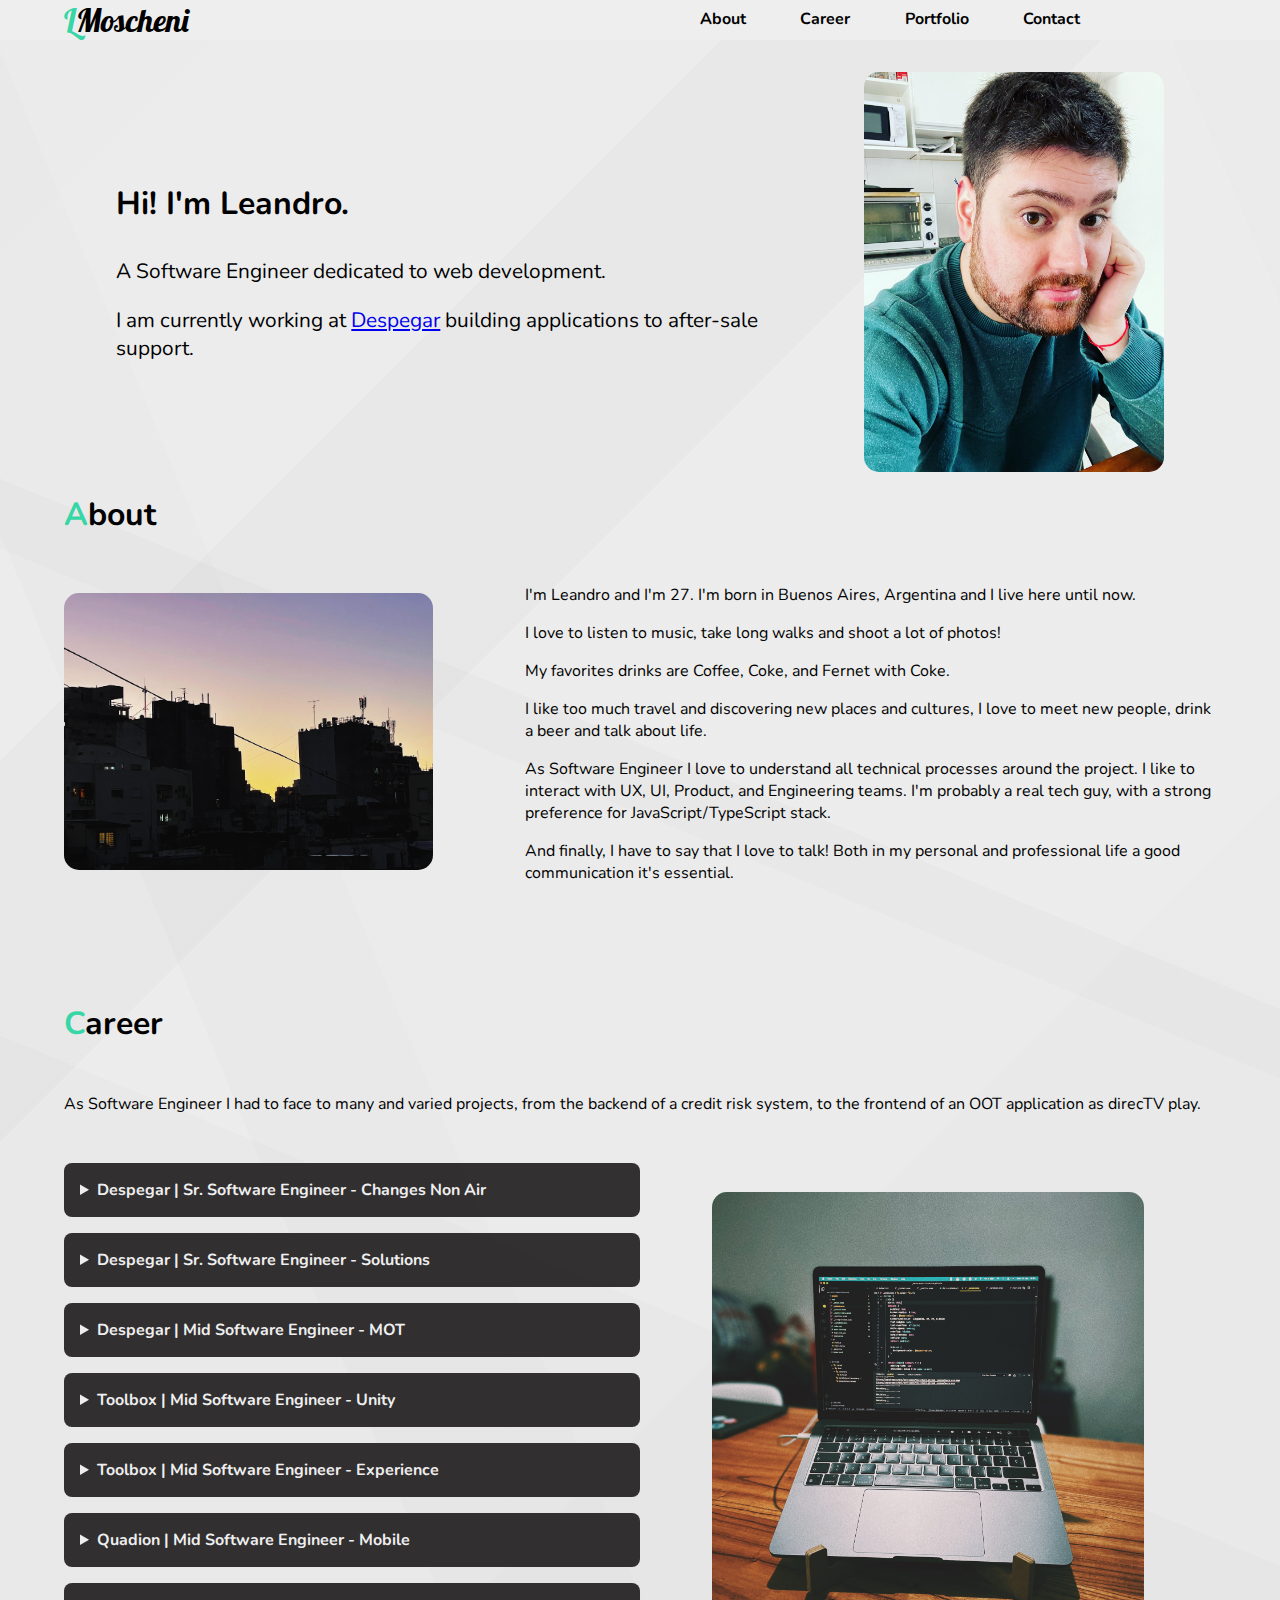
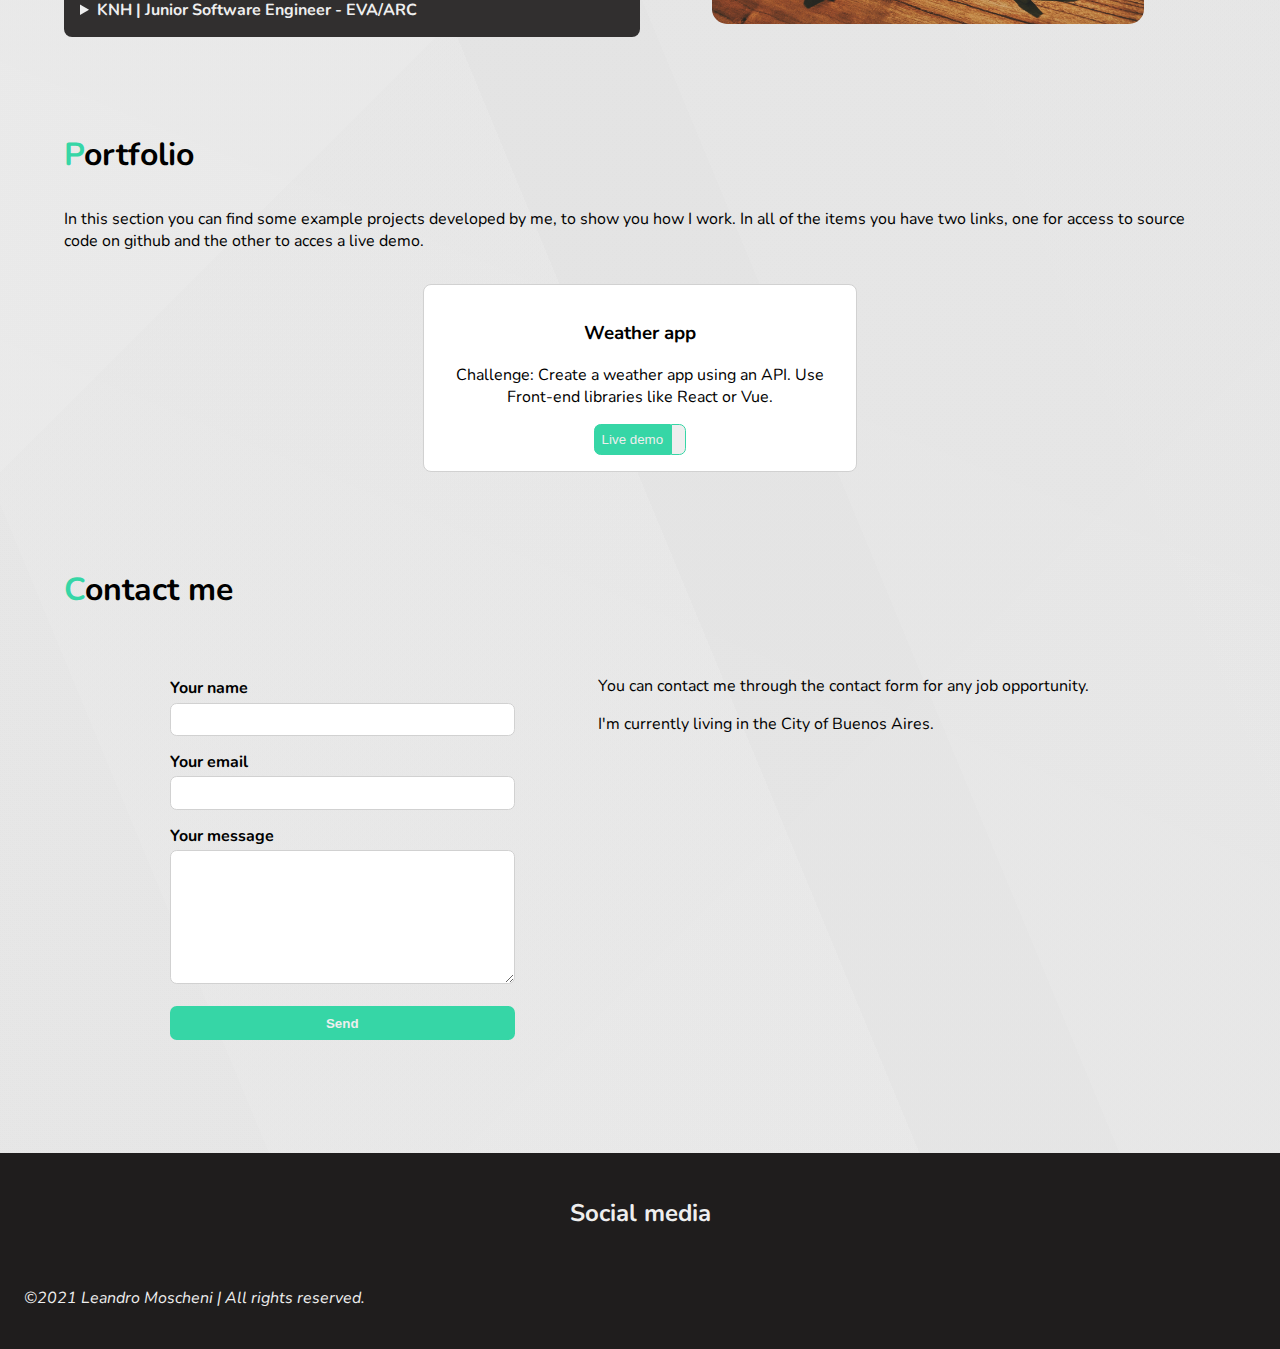
==== commit 4bd09ea0: "Re styling page" ====
--- a/index.html
+++ b/index.html
@@ -69,10 +69,10 @@
     </script>
   </head>
   <body>
-    <header class="fst-bc white-tc">
+    <header>
       <nav class="nav-bar">
         <div class="logo">
-          <a href="/"> <span class="fth-tc">L</span>Moscheni </a>
+          <a href="/"> <span class="logo-init">L</span>Moscheni </a>
         </div>
         <div class="menu-btn-container hide-on-middle-and-big-screen">
           <ul>
@@ -111,7 +111,7 @@
         </div>
       </nav>
     </header>
-    <div id="menu" class="hide-on-middle-and-big-screen menu fst-bc white-tc">
+    <div id="menu" class="hide-on-middle-and-big-screen menu">
       <div class="menu-items">
         <ul>
           <li><a href="#about"> About </a></li>
@@ -137,9 +137,9 @@
         </ul>
       </div>
     </div>
-    <div class="app-container">
-      <div class="row">
-        <div class="col -sm-12 -md-6 -lg-6 hero-description">
+    <div class="container">
+      <div class="hero">
+        <div class="hero-description">
           <h1>Hi! I'm Leandro.</h1>
           <p>A Software Engineer dedicated to web development.</p>
           <p>
@@ -148,36 +148,41 @@
             building applications to after-sale support.
           </p>
         </div>
-        <div class="col -sm-12 -md-6 -lg-6">
-          <div class="hero-image">
-            <img src="./assets/300x400v2.png" alt="profile picture" />
-          </div>
-        </div>
+        <img
+          src="./assets/A039378F-40AE-40EF-9333-997B94F0AE2E.JPG"
+          alt="profile picture"
+        />
       </div>
       <section id="about" class="about">
         <h1>About</h1>
-        <p>
-          I'm Leandro and I'm 27. I'm born in Buenos Aires, Argentina and I live
-          here until now.
-        </p>
-        <p>
-          I love to listen to music, take long walks and shoot a lot of photos!
-        </p>
-        <p>My favorites drinks are Coffee, Coke, and Fernet with Coke.</p>
-        <p>
-          I like too much travel and discovering new places and cultures, I love
-          to meet new people, drink a beer and talk about life.
-        </p>
-        <p>
-          As Software Engineer I love to understand all technical processes
-          around the project. I like to interact with UX, UI, Product, and
-          Engineering teams. I'm probably a real tech guy, with a strong
-          preference for JavaScript/TypeScript stack.
-        </p>
-        <p>
-          And finally, I have to say that I love to talk! Both in my personal
-          and professional life a good communication it's essential.
-        </p>
+        <div class="image hide-on-mobile">
+          <img src="./assets/IMG_0340.jpg" alt="Buenos Aires City picture" />
+        </div>
+        <div class="content">
+          <p>
+            I'm Leandro and I'm 27. I'm born in Buenos Aires, Argentina and I
+            live here until now.
+          </p>
+          <p>
+            I love to listen to music, take long walks and shoot a lot of
+            photos!
+          </p>
+          <p>My favorites drinks are Coffee, Coke, and Fernet with Coke.</p>
+          <p>
+            I like too much travel and discovering new places and cultures, I
+            love to meet new people, drink a beer and talk about life.
+          </p>
+          <p>
+            As Software Engineer I love to understand all technical processes
+            around the project. I like to interact with UX, UI, Product, and
+            Engineering teams. I'm probably a real tech guy, with a strong
+            preference for JavaScript/TypeScript stack.
+          </p>
+          <p>
+            And finally, I have to say that I love to talk! Both in my personal
+            and professional life a good communication it's essential.
+          </p>
+        </div>
       </section>
       <section id="career" class="career">
         <h1>Career</h1>
@@ -186,90 +191,101 @@
           the backend of a credit risk system, to the frontend of an OOT
           application as direcTV play.
         </p>
-        <details>
-          <summary>Despegar - Changes Non Air - Sr Software Engineer</summary>
-          <div class="content">
-            <h3>From May 2020 until now</h3>
-            <p>
-              Currently, I work on the "changes non air" flow, migrating old
-              apps, and developing new features to improve the user experience
-              when try changes your bookings.
-            </p>
-          </div>
-        </details>
-        <details>
-          <summary>Despegar - Solutions - Sr Software Engineer</summary>
-          <div class="content">
-            <h3>From March 2019 until April 2020</h3>
-            <p>I worked mainly on two important projects:</p>
-            <p>
-              The new after-sale workflow for inquiries, and the integration
-              with the new business branch of the Loyalty Program for Brazil.
-            </p>
-            <p>
-              The maintenance and migration of despegar help center during the
-              covid-19 pandemic, to grant the best information to clients.
-            </p>
-          </div>
-        </details>
-        <details>
-          <summary>Despegar - MOT - Mid Software Engineer</summary>
-          <div class="content">
-            <h3>From January 2018 until March 2019</h3>
-            <p>
-              I worked in MOT (Marketing Online Tools) were building a lot of
-              tools for reporting and management of ads for marketing analysts.
-            </p>
-            <p>
-              These tools process a lot of information from several sources like
-              Google, Facebook, and others.
-            </p>
-          </div>
-        </details>
-        <details>
-          <summary>Toolbox - Unity - Mid Software Engineer</summary>
-          <div class="content">
-            <h3>From June 2017 until December 2017</h3>
-            <p>
-              I worked as a backend developer for Unity Product, which is a CRM
-              for Experience Platform, where one configure banners, galleries,
-              carousels and other stuff around the media content for any
-              country.
-            </p>
-          </div>
-        </details>
-        <details>
-          <summary>Toolbox - Experience - Mid Software Engineer</summary>
-          <div class="content">
-            <h3>From March 2017 until May 2017</h3>
-            <p>
-              I worked as a front-end developer in the "Experience" project what
-              is a web application to consume movies, tv-series and video
-              broadcast content. This is the platform it uses DirecTV Play for
-              example.
-            </p>
-          </div>
-        </details>
-        <details>
-          <summary>Quadion - Mobile Team - Mid Software Engineer</summary>
-          <div class="content">
-            <h3>From August 2016 until February 2017</h3>
-            <p>
-              I worked as a full-stack developer on a few mobile projects for
-              OSDE, as Maternal and Child Plan for example.
-            </p>
-          </div>
-        </details>
-        <details>
-          <summary>KNH - EVA/ARC - Junior Software Engineer</summary>
-          <div class="content">
-            <h3>From October 2015 until June 2016</h3>
-            <p>
-              I worked as a JAVA developer on "EVA/ARC" project, which was a
-              credit risk system for Credicop Bank from Argentina.
-            </p>
-          </div>
-        </details>
+        <div class="info">
+          <details>
+            <summary>
+              Despegar | Sr. Software Engineer - Changes Non Air
+            </summary>
+            <div class="content">
+              <h3>From May 2020 until now</h3>
+              <p>
+                Currently, I work on the "changes non air" flow, migrating old
+                apps, and developing new features to improve the user experience
+                when try changes your bookings.
+              </p>
+            </div>
+          </details>
+          <details>
+            <summary>Despegar | Sr. Software Engineer - Solutions</summary>
+            <div class="content">
+              <h3>From March 2019 until April 2020</h3>
+              <p>I worked mainly on two important projects:</p>
+              <p>
+                The new after-sale workflow for inquiries, and the integration
+                with the new business branch of the Loyalty Program for Brazil.
+              </p>
+              <p>
+                The maintenance and migration of despegar help center during the
+                covid-19 pandemic, to grant the best information to clients.
+              </p>
+            </div>
+          </details>
+          <details>
+            <summary>Despegar | Mid Software Engineer - MOT</summary>
+            <div class="content">
+              <h3>From January 2018 until March 2019</h3>
+              <p>
+                I worked in MOT (Marketing Online Tools) were building a lot of
+                tools for reporting and management of ads for marketing
+                analysts.
+              </p>
+              <p>
+                These tools process a lot of information from several sources
+                like Google, Facebook, and others.
+              </p>
+            </div>
+          </details>
+          <details>
+            <summary>Toolbox | Mid Software Engineer - Unity</summary>
+            <div class="content">
+              <h3>From June 2017 until December 2017</h3>
+              <p>
+                I worked as a backend developer for Unity Product, which is a
+                CRM for Experience Platform, where one configure banners,
+                galleries, carousels and other stuff around the media content
+                for any country.
+              </p>
+            </div>
+          </details>
+          <details>
+            <summary>Toolbox | Mid Software Engineer - Experience</summary>
+            <div class="content">
+              <h3>From March 2017 until May 2017</h3>
+              <p>
+                I worked as a front-end developer in the "Experience" project
+                what is a web application to consume movies, tv-series and video
+                broadcast content. This is the platform it uses DirecTV Play for
+                example.
+              </p>
+            </div>
+          </details>
+          <details>
+            <summary>Quadion | Mid Software Engineer - Mobile</summary>
+            <div class="content">
+              <h3>From August 2016 until February 2017</h3>
+              <p>
+                I worked as a full-stack developer on a few mobile projects for
+                OSDE, as Maternal and Child Plan for example.
+              </p>
+            </div>
+          </details>
+          <details>
+            <summary>KNH | Junior Software Engineer - EVA/ARC</summary>
+            <div class="content">
+              <h3>From October 2015 until June 2016</h3>
+              <p>
+                I worked as a JAVA developer on "EVA/ARC" project, which was a
+                credit risk system for Credicop Bank from Argentina.
+              </p>
+            </div>
+          </details>
+        </div>
+        <div class="image hide-on-mobile">
+          <img
+            src="./assets/FullSizeRender.jpg"
+            alt="Computer with code image"
+          />
+        </div>
       </section>
       <section id="portfolio" class="portfolio">
         <h1>Portfolio</h1>
@@ -306,72 +322,61 @@
       </section>
       <section id="contact" class="contact">
         <h1>Contact me</h1>
-        <div class="row">
-          <div class="col -sm-12 -md-6 -lg-4">
-            <div class="form-container">
-              <form
-                name="contact-form"
-                action="https://formspree.io/f/xgeprelq"
-                method="POST"
-                onsubmit="return validateForm()"
-              >
-                <div class="form-group fst -md element-margin">
-                  <div class="form-group-item">
-                    <input type="text" name="name" maxlength="30" required />
-                    <label for="name">Your name</label>
-                  </div>
-                </div>
-                <div class="form-group fst -md element-margin">
-                  <div class="form-group-item">
-                    <input
-                      type="text"
-                      name="_replyto"
-                      maxlength="45"
-                      required
-                    />
-                    <label for="_replyto">Your email</label>
-                  </div>
-                </div>
-                <div class="form-group fst -md element-margin four-rem-h ">
-                  <div class="form-group-item">
-                    <textarea
-                      name="message"
-                      maxlength="750"
-                      minlength="15"
-                      rows="6"
-                      required
-                    ></textarea>
-                    <label name="message"> Your message </label>
-                  </div>
-                </div>
-                <button class="button -sm fst element-margin" type="submit">
-                  Send
-                </button>
-              </form>
-            </div>
+        <div class="container">
+          <div class="form-container">
+            <form
+              name="contact-form"
+              action="https://formspree.io/f/xgeprelq"
+              method="POST"
+              onsubmit="return validateForm()"
+            >
+              <label name="name">
+                Your name <br />
+                <input type="text" name="name" maxlength="30" required
+              /></label>
+
+              <label name="_replyto">
+                Your email <br />
+                <input type="text" name="_replyto" maxlength="45" required />
+              </label>
+
+              <label name="message">
+                Your message <br />
+                <textarea
+                  name="message"
+                  maxlength="750"
+                  minlength="30"
+                  required
+                ></textarea>
+              </label>
+              <button type="submit">Send</button>
+            </form>
           </div>
-          <div class="col -sm-12 -md-6 -lg-8">
-            <div class="map-container">
-              <iframe
-                title="Bs As Location"
-                loading="lazy"
-                src="https://www.google.com/maps/embed?pb=!1m18!1m12!1m3!1d105073.26483370336!2d-58.503338475504414!3d-34.61580373610127!2m3!1f0!2f0!3f0!3m2!1i1024!2i768!4f13.1!3m3!1m2!1s0x95bcca3b4ef90cbd%3A0xa0b3812e88e88e87!2sBuenos%20Aires%2C%20CABA!5e0!3m2!1ses!2sar!4v1613246264851!5m2!1ses!2sar"
-                width="auto"
-                height="auto"
-                frameborder="0"
-                style="border: 0"
-                allowfullscreen=""
-                aria-hidden="false"
-                tabindex="0"
-              ></iframe>
-            </div>
+          <div class="map-container">
+            <p>
+              You can contact me through the contact form for any job
+              opportunity.
+            </p>
+            <p>I'm currently living in the City of Buenos Aires.</p>
+            <iframe
+              title="Bs As Location"
+              loading="lazy"
+              src="https://www.google.com/maps/embed?pb=!1m18!1m12!1m3!1d105073.26483370336!2d-58.503338475504414!3d-34.61580373610127!2m3!1f0!2f0!3f0!3m2!1i1024!2i768!4f13.1!3m3!1m2!1s0x95bcca3b4ef90cbd%3A0xa0b3812e88e88e87!2sBuenos%20Aires%2C%20CABA!5e0!3m2!1ses!2sar!4v1613246264851!5m2!1ses!2sar"
+              width="auto"
+              height="auto"
+              frameborder="0"
+              style="border: 0"
+              allowfullscreen=""
+              aria-hidden="false"
+              tabindex="0"
+            ></iframe>
           </div>
         </div>
       </section>
     </div>
-    <footer class="fst-bc white-tc">
+    <footer>
       <div class="social-contact">
-        <h2>Keep in touch!</h2>
+        <h2>Social media</h2>
         <ul>
           <li>
             <a
--- a/css/main.css
+++ b/css/main.css
@@ -1,12 +1,12 @@
 .menu {
-  display: none;
   position: sticky;
   top: 42px;
+  display: none;
   height: 100vh;
   width: 70%;
   left: 30%;
   z-index: 2;
-  background-color: rgba(235, 235, 235, 0.98);
+  background-color: rgba(238, 238, 238, 0.98);
 }
 .menu .menu-items {
   margin: 0;
@@ -31,6 +31,9 @@
   color: inherit;
   cursor: pointer;
 }
+.menu .menu-items ul li a:hover {
+  color: #36d6a6;
+}
 .menu .menu-items .social-options {
   width: 70%;
   display: flex !important;
@@ -83,14 +86,15 @@
   display: flex;
   justify-content: center;
   align-items: center;
-  margin: 0;
-  width: 50px;
+  margin: 0.25em;
   cursor: pointer;
   transition: all 0.5s ease-in-out;
+  z-index: 9;
 }
 .menu-btn .menu-btn__burger {
   width: 20px;
-  height: 3px;
+  height: 4px;
+  background: black;
   border-radius: 2px;
   transition: all 0.5s ease-in-out;
   box-shadow: 0 2px 5px rgba(107, 107, 107, 0.2);
@@ -99,7 +103,8 @@
   content: "";
   position: absolute;
   width: 30px;
-  height: 3px;
+  height: 4px;
+  background: black;
   border-radius: 2px;
   transition: all 0.5s ease-in-out;
   box-shadow: 0 2px 5px rgba(107, 107, 107, 0.2);
@@ -131,19 +136,22 @@
   /* Hidden by default */
   position: fixed;
   /* Fixed/sticky position */
-  box-sizing: border-box;
   width: 55px;
   height: 55px;
   bottom: 20px;
   /* Place the button at the bottom of the page */
   right: 30px;
   /* Place the button 30px from the right */
-  z-index: 9;
+  z-index: 99;
   /* Make sure it does not overlap */
   border: none;
   /* Remove borders */
   outline: none;
   /* Remove outline */
+  background-color: #36d6a6;
+  /* Set a background color */
+  color: #eeeeee;
+  /* Text color */
   cursor: pointer;
   /* Add a mouse pointer on hover */
   border-radius: 50%;
@@ -158,7 +166,6 @@
   display: inline-block;
   padding: 5px;
   transform: rotate(-135deg);
-  box-sizing: border-box;
 }
 
 @media (hover: hover) {
@@ -167,7 +174,59 @@
     /* Add a dark-grey background on hover */
   }
 }
-.about summary {
+.about {
+  width: 100%;
+  display: flex;
+  flex-direction: row;
+  flex-wrap: wrap;
+  justify-content: center;
+  align-items: center;
+}
+.about h1 {
+  width: 100%;
+}
+.about .content {
+  width: 60%;
+}
+.about .image {
+  width: 40%;
+}
+.about .image img {
+  display: inline-block;
+  width: 80%;
+  border-radius: 15px;
+}
+
+.career {
+  width: 100%;
+  display: flex;
+  flex-direction: row;
+  flex-wrap: wrap;
+  justify-content: center;
+  align-items: center;
+}
+.career h1, .career p {
+  width: 100%;
+}
+.career p {
+  margin-bottom: 3rem;
+}
+.career .image {
+  width: 50%;
+  display: flex;
+  flex-direction: column;
+  justify-content: center;
+  align-items: center;
+}
+.career .image img {
+  display: inline-block;
+  width: 75%;
+  border-radius: 15px;
+}
+.career .info {
+  width: 50%;
+}
+.career .info summary {
   padding: 1em;
   border-radius: 0.5em;
   color: #eeeeee;
@@ -180,39 +239,38 @@
   outline: none;
   cursor: pointer;
 }
-.career summary {
-  padding: 1em;
-  border-radius: 0.5em;
-  color: #eeeeee;
-  background-color: rgba(31, 29, 29, 0.911);
-  font-weight: bold;
-  text-overflow: ellipsis;
-  white-space: nowrap;
-  overflow: hidden;
-  margin-bottom: 1em;
-  outline: none;
-  cursor: pointer;
-}
-.career details[open] summary ~ * {
+.career .info summary:hover {
+  background-color: #36d6a6;
+}
+.career .info details[open] summary ~ * {
+  padding-left: 1em;
   -webkit-animation: sweep 0.5s ease-in-out;
           animation: sweep 0.5s ease-in-out;
 }
 @-webkit-keyframes sweep {
-  from {
+  0% {
     opacity: 0;
     margin-top: -10px;
   }
-  to {
+  50% {
+    opacity: 0.5;
+    margin-top: -5px;
+  }
+  100% {
     opacity: 1;
     margin-top: 0;
   }
 }
 @keyframes sweep {
-  from {
+  0% {
     opacity: 0;
     margin-top: -10px;
   }
-  to {
+  50% {
+    opacity: 0.5;
+    margin-top: -5px;
+  }
+  100% {
     opacity: 1;
     margin-top: 0;
   }
@@ -221,35 +279,71 @@
 .contact {
   width: 100%;
 }
-.contact .form-container {
-  display: flex;
-  justify-content: center;
-  padding: 0;
-}
-.contact .form-container form {
+.contact .container {
+  display: flex;
+  flex-wrap: wrap;
+  justify-content: space-around;
+}
+.contact .container .form-container {
+  display: flex;
+  justify-content: center;
+  margin: 1em;
+  padding: 0;
+  width: 345px;
+}
+.contact .container .form-container form {
   width: 100%;
   display: flex;
   flex-direction: column;
   justify-content: center;
   align-content: space-around;
 }
-.contact .form-container form .element-margin {
-  margin: 2rem 0;
-}
-.contact .form-container form .four-rem-h {
-  height: 4rem;
-}
-.contact .form-container form button,
-.contact .form-container form input,
-.contact .form-container form textarea {
-  width: 100%;
-}
-.contact .map-container {
-  width: 100%;
-}
-.contact .map-container iframe {
-  width: 100%;
-  height: 350px;
+.contact .container .form-container form .invalid-input {
+  border-bottom: 1px solid red;
+}
+.contact .container .form-container form button {
+  padding: 0.7em;
+  border-radius: 0.5em;
+  border: none;
+  color: #eeeeee;
+  font-weight: bold;
+  background-color: #36d6a6;
+}
+.contact .container .form-container form button:hover {
+  background-color: rgba(31, 29, 29, 0.76);
+}
+.contact .container .form-container form label {
+  width: 100%;
+  padding: 0;
+  margin: 0;
+  font-weight: bold;
+  line-height: 1.7em;
+}
+.contact .container .form-container form input,
+.contact .container .form-container form textarea {
+  width: 100%;
+  box-sizing: border-box;
+  margin: 0 0 1em 0;
+  border: 1px solid #d1d1d1;
+  border-radius: 0.5em;
+  background-color: white;
+}
+.contact .container .form-container form input {
+  height: 2.5em;
+}
+.contact .container .form-container form textarea {
+  height: 10em;
+}
+.contact .container .map-container {
+  flex-grow: 1;
+  min-width: 345px;
+  max-width: 50%;
+  min-height: 370px;
+  margin: 1em;
+}
+.contact .container .map-container iframe {
+  width: 100%;
+  height: 300px;
   border-radius: 1rem;
 }
 
@@ -264,7 +358,7 @@
   width: 25em;
   padding: 1em;
   margin: 1em;
-  background-color: #eee;
+  background-color: white;
   border: 1px solid #d1d1d1;
   border-radius: 0.5em;
   text-align: center;
@@ -278,7 +372,7 @@
   margin: 0;
   border: none;
   padding: 0.5em;
-  border: 0.5px solid #815ab3;
+  border: 0.5px solid #36d6a6;
 }
 .portfolio .projects-container .project-card .project-links button:hover {
   cursor: pointer;
@@ -293,10 +387,10 @@
   border-top-left-radius: 0.5em;
   border-bottom-left-radius: 0.5em;
   color: #eeeeee;
-  background-color: #815ab3;
+  background-color: #36d6a6;
 }
 .portfolio .projects-container .project-card .project-links .go-live-demo-btn:hover {
-  color: #815ab3;
+  color: #36d6a6;
   background-color: #eeeeee;
 }
 .portfolio .projects-container .project-card .project-links .go-code-btn {
@@ -308,536 +402,6 @@
   filter: invert(100%);
 }
 
-.fst-tc {
-  color: #264653;
-}
-
-.snd-tc {
-  color: #2A9D8F;
-}
-
-.trd-tc {
-  color: #E9C46A;
-}
-
-.fth-tc, footer .social-contact ul li a:hover, section h1::first-letter, header .nav-bar .nav-items ul li a:hover, header .nav-bar .logo a:hover, .menu .menu-items ul li a:hover {
-  color: #F4A261;
-}
-
-.fifth-tc {
-  color: #E76F51;
-}
-
-.black-tc {
-  color: black;
-}
-
-.white-tc, .color-base-properties.black, .black.button, .color-base-properties.fifth, .fifth.button, .color-base-properties.fth, .fth.button, .color-base-properties.trd, .trd.button, .color-base-properties.snd, .snd.button, .color-base-properties.fst, .fst.button {
-  color: white;
-}
-
-.fst-bc, .about summary:hover, .career summary:hover, .color-base-properties.fst, .fst.button {
-  background-color: #264653 !important;
-}
-
-.snd-bc, .color-base-properties.snd, .snd.button {
-  background-color: #2A9D8F !important;
-}
-
-.trd-bc, .color-base-properties.trd, .trd.button {
-  background-color: #E9C46A !important;
-}
-
-.fth-bc, .color-base-properties.fth, .fth.button {
-  background-color: #F4A261 !important;
-}
-
-.fifth-bc, .color-base-properties.fifth, .fifth.button {
-  background-color: #E76F51 !important;
-}
-
-.black-bc, .color-base-properties.black, .black.button {
-  background-color: black !important;
-}
-
-.white-bc, .menu-btn .menu-btn__burger, .menu-btn .menu-btn__burger::before, .menu-btn .menu-btn__burger::after {
-  background-color: white !important;
-}
-
-.bold-text, .button {
-  font-weight: bold;
-}
-
-.italic-text {
-  font-style: italic;
-}
-
-.underline-text {
-  text-decoration: underline;
-}
-
-.uppercase-text, .button {
-  text-transform: uppercase;
-}
-
-.capitalize-text {
-  text-transform: capitalize;
-}
-
-.ellipsis-text {
-  white-space: nowrap;
-  text-overflow: ellipsis;
-  overflow: hidden;
-  white-space: nowrap;
-}
-
-.text-al-center, .button {
-  text-align: center;
-}
-
-.text-al-right {
-  text-align: right;
-}
-
-.text-al-left {
-  text-align: left;
-}
-
-.text-al-vertical {
-  display: table-cell;
-  vertical-align: middle;
-}
-
-.tag {
-  font-size: 0.65em;
-  padding: 0.35em;
-  border: 1px solid #d1d1d1;
-  border-radius: 0.5em;
-}
-
-.row {
-  margin: 12px -12px;
-}
-
-.row:after, .row:before {
-  content: "";
-  display: table;
-  clear: both;
-}
-
-@media (min-width: 1px) {
-  .row .-sm-1 {
-    width: 8.3333333333%;
-  }
-
-  .row .-sm-2 {
-    width: 16.6666666667%;
-  }
-
-  .row .-sm-3 {
-    width: 25%;
-  }
-
-  .row .-sm-4 {
-    width: 33.3333333333%;
-  }
-
-  .row .-sm-5 {
-    width: 41.6666666667%;
-  }
-
-  .row .-sm-6 {
-    width: 50%;
-  }
-
-  .row .-sm-7 {
-    width: 58.3333333333%;
-  }
-
-  .row .-sm-8 {
-    width: 66.6666666667%;
-  }
-
-  .row .-sm-9 {
-    width: 75%;
-  }
-
-  .row .-sm-10 {
-    width: 83.3333333333%;
-  }
-
-  .row .-sm-11 {
-    width: 91.6666666667%;
-  }
-
-  .row .-sm-12 {
-    width: 100%;
-  }
-}
-@media (min-width: 768px) {
-  .row .-md-1 {
-    width: 8.3333333333%;
-  }
-
-  .row .-md-2 {
-    width: 16.6666666667%;
-  }
-
-  .row .-md-3 {
-    width: 25%;
-  }
-
-  .row .-md-4 {
-    width: 33.3333333333%;
-  }
-
-  .row .-md-5 {
-    width: 41.6666666667%;
-  }
-
-  .row .-md-6 {
-    width: 50%;
-  }
-
-  .row .-md-7 {
-    width: 58.3333333333%;
-  }
-
-  .row .-md-8 {
-    width: 66.6666666667%;
-  }
-
-  .row .-md-9 {
-    width: 75%;
-  }
-
-  .row .-md-10 {
-    width: 83.3333333333%;
-  }
-
-  .row .-md-11 {
-    width: 91.6666666667%;
-  }
-
-  .row .-md-12 {
-    width: 100%;
-  }
-}
-@media (min-width: 1024px) {
-  .row .-lg-1 {
-    width: 8.3333333333%;
-  }
-
-  .row .-lg-2 {
-    width: 16.6666666667%;
-  }
-
-  .row .-lg-3 {
-    width: 25%;
-  }
-
-  .row .-lg-4 {
-    width: 33.3333333333%;
-  }
-
-  .row .-lg-5 {
-    width: 41.6666666667%;
-  }
-
-  .row .-lg-6 {
-    width: 50%;
-  }
-
-  .row .-lg-7 {
-    width: 58.3333333333%;
-  }
-
-  .row .-lg-8 {
-    width: 66.6666666667%;
-  }
-
-  .row .-lg-9 {
-    width: 75%;
-  }
-
-  .row .-lg-10 {
-    width: 83.3333333333%;
-  }
-
-  .row .-lg-11 {
-    width: 91.6666666667%;
-  }
-
-  .row .-lg-12 {
-    width: 100%;
-  }
-}
-.row .col {
-  display: block;
-  float: left;
-  box-sizing: border-box;
-  min-height: 1px;
-  padding: 0 12px;
-  margin: 6px 0;
-}
-
-.row.-no-gutter {
-  margin-right: 0;
-  margin-left: 0;
-}
-
-.row.-no-gutter > .col {
-  padding: 0;
-}
-
-.row.-no-margin {
-  margin: 0 -12px;
-}
-
-@media (min-width: 1px) and (max-width: 767px) {
-  .row .col {
-    padding: 0 8px;
-  }
-
-  .row {
-    margin: 0 -8px;
-  }
-
-  .row.-no-gutter-sm {
-    margin-right: 0;
-    margin-left: 0;
-  }
-
-  .row.-no-gutter-sm > .col {
-    padding: 0;
-  }
-}
-@media (min-width: 768px) and (max-width: 1023px) {
-  .row.-no-gutter-md {
-    margin-right: 0;
-    margin-left: 0;
-  }
-
-  .row.-no-gutter-md > .col {
-    padding: 0;
-  }
-}
-@media (min-width: 1024px) and (max-width: 1279px) {
-  .row.-no-gutter-lg {
-    margin-right: 0;
-    margin-left: 0;
-  }
-
-  .row.-no-gutter-lg > .col {
-    padding: 0;
-  }
-}
-@media (min-width: 1024px) {
-  .row.-no-gutter-lg {
-    margin-right: 0;
-    margin-left: 0;
-  }
-
-  .row.-no-gutter-lg > .col {
-    padding: 0;
-  }
-}
-.size-base-properties.-sm, .-sm.button {
-  font-size: 0.7rem;
-  padding: 0.7rem;
-}
-
-.size-base-properties.-md, .-md.button {
-  font-size: 0.8rem;
-  padding: 0.8rem;
-}
-
-.size-base-properties.-lg, .-lg.button {
-  font-size: 1rem;
-  padding: 1rem;
-}
-
-.button {
-  width: auto;
-  font-family: inherit;
-  border: 1px solid #d1d1d1;
-  border-radius: 0.5em;
-  cursor: pointer;
-}
-
-.button:hover {
-  filter: invert(0.15);
-}
-
-.form-group {
-  display: inline-block;
-  width: 100%;
-  margin-bottom: 2rem;
-}
-
-.form-group .form-group-item {
-  position: relative;
-}
-
-.form-group .form-group-item input,
-.form-group .form-group-item textarea {
-  width: 100%;
-  position: absolute;
-  box-sizing: border-box;
-  box-shadow: none;
-  outline: none;
-  border: 1px solid #d1d1d1;
-  border-radius: 0.5em;
-}
-
-.form-group .form-group-item label {
-  position: absolute;
-  color: #d1d1d1;
-  transition: 1s;
-}
-
-.form-group .form-group-item textarea {
-  overflow: hidden;
-  resize: both;
-}
-
-.form-group .form-group-item input:focus,
-.form-group .form-group-item input:valid,
-.form-group .form-group-item textarea:focus,
-.form-group .form-group-item textarea:valid {
-  border-color: black;
-}
-
-.form-group .form-group-item input:focus ~ label,
-.form-group .form-group-item input:valid ~ label,
-.form-group .form-group-item textarea:focus ~ label,
-.form-group .form-group-item textarea:valid ~ label {
-  color: black;
-  font-weight: bold;
-  top: inherit;
-}
-
-.form-group.-sm .form-group-item label,
-.form-group.-sm .form-group-item input,
-.form-group.-sm .form-group-item textarea {
-  font-size: 0.7rem;
-  padding: 0.4rem;
-}
-
-.form-group.-sm .form-group-item input:focus ~ label,
-.form-group.-sm .form-group-item textarea:focus ~ label,
-.form-group.-sm .form-group-item input:valid ~ label,
-.form-group.-sm .form-group-item textarea:valid ~ label {
-  top: -1.3rem !important;
-}
-
-.form-group.-md .form-group-item label,
-.form-group.-md .form-group-item input,
-.form-group.-md .form-group-item textarea {
-  font-size: 0.8rem;
-  padding: 0.5rem;
-}
-
-.form-group.-md .form-group-item input:focus ~ label,
-.form-group.-md .form-group-item textarea:focus ~ label,
-.form-group.-md .form-group-item input:valid ~ label,
-.form-group.-md .form-group-item textarea:valid ~ label {
-  top: -1.5rem !important;
-}
-
-.form-group.-lg .form-group-item label,
-.form-group.-lg .form-group-item input,
-.form-group.-lg .form-group-item textarea {
-  font-size: 0.9rem;
-  padding: 0.6rem;
-}
-
-.form-group.-lg .form-group-item input:focus ~ label,
-.form-group.-lg .form-group-item textarea:focus ~ label,
-.form-group.-lg .form-group-item input:valid ~ label,
-.form-group.-lg .form-group-item textarea:valid ~ label {
-  top: -1.7rem !important;
-}
-
-.form-group.fst .form-group-item input:focus,
-.form-group.fst .form-group-item input:valid,
-.form-group.fst .form-group-item textarea:focus,
-.form-group.fst .form-group-item textarea:valid {
-  border-color: #264653;
-}
-
-.form-group.fst .form-group-item input:focus ~ label,
-.form-group.fst .form-group-item input:valid ~ label,
-.form-group.fst .form-group-item textarea:focus ~ label,
-.form-group.fst .form-group-item textarea:valid ~ label {
-  color: #264653;
-  font-weight: bold;
-  top: inherit;
-}
-
-.form-group.snd .form-group-item input:focus,
-.form-group.snd .form-group-item input:valid,
-.form-group.snd .form-group-item textarea:focus,
-.form-group.snd .form-group-item textarea:valid {
-  border-color: #2A9D8F;
-}
-
-.form-group.snd .form-group-item input:focus ~ label,
-.form-group.snd .form-group-item input:valid ~ label,
-.form-group.snd .form-group-item textarea:focus ~ label,
-.form-group.snd .form-group-item textarea:valid ~ label {
-  color: #2A9D8F;
-  font-weight: bold;
-  top: inherit;
-}
-
-.form-group.trd .form-group-item input:focus,
-.form-group.trd .form-group-item input:valid,
-.form-group.trd .form-group-item textarea:focus,
-.form-group.trd .form-group-item textarea:valid {
-  border-color: #E9C46A;
-}
-
-.form-group.trd .form-group-item input:focus ~ label,
-.form-group.trd .form-group-item input:valid ~ label,
-.form-group.trd .form-group-item textarea:focus ~ label,
-.form-group.trd .form-group-item textarea:valid ~ label {
-  color: #E9C46A;
-  font-weight: bold;
-  top: inherit;
-}
-
-.form-group.fth .form-group-item input:focus,
-.form-group.fth .form-group-item input:valid,
-.form-group.fth .form-group-item textarea:focus,
-.form-group.fth .form-group-item textarea:valid {
-  border-color: #F4A261;
-}
-
-.form-group.fth .form-group-item input:focus ~ label,
-.form-group.fth .form-group-item input:valid ~ label,
-.form-group.fth .form-group-item textarea:focus ~ label,
-.form-group.fth .form-group-item textarea:valid ~ label {
-  color: #F4A261;
-  font-weight: bold;
-  top: inherit;
-}
-
-.form-group.fifth .form-group-item input:focus,
-.form-group.fifth .form-group-item input:valid,
-.form-group.fifth .form-group-item textarea:focus,
-.form-group.fifth .form-group-item textarea:valid {
-  border-color: #E76F51;
-}
-
-.form-group.fifth .form-group-item input:focus ~ label,
-.form-group.fifth .form-group-item input:valid ~ label,
-.form-group.fifth .form-group-item textarea:focus ~ label,
-.form-group.fifth .form-group-item textarea:valid ~ label {
-  color: #E76F51;
-  font-weight: bold;
-  top: inherit;
-}
 html,
 body {
   font-family: "Nunito", sans-serif;
@@ -855,24 +419,31 @@
   width: 100%;
   display: flex;
   align-items: center;
+  z-index: 99;
+  background-color: #eee;
 }
 header .nav-bar {
   width: 100%;
   display: flex;
   justify-content: space-between;
-  margin: 0.2rem 1rem;
+  margin: 0 4rem;
 }
 header .nav-bar .logo {
   font-family: "Lobster", cursive;
   font-size: 2rem;
   display: inline-block;
-  margin: 0 0.4rem 0 0;
 }
 header .nav-bar .logo a {
   text-decoration: inherit;
   color: inherit;
   cursor: pointer;
 }
+header .nav-bar .logo a:hover {
+  color: #36d6a6;
+}
+header .nav-bar .logo .logo-init {
+  color: #36d6a6;
+}
 header .nav-bar .nav-items {
   margin: 0;
   padding: 0;
@@ -895,60 +466,61 @@
   color: inherit;
   cursor: pointer;
 }
-.app-container {
-  margin: 2rem 7rem;
+header .nav-bar .nav-items ul li a:hover {
+  color: #36d6a6;
+}
+
+.container {
+  margin: 2rem 4rem;
+  padding: 0;
+}
+.container .hero {
   display: flex;
   flex-direction: row;
   flex-wrap: wrap;
-  justify-content: center;
-}
-.app-container h1,
-.app-container h2,
-.app-container h3 {
-  width: 100%;
-}
-.app-container section {
-  width: 100%;
-  padding: 1em;
-}
-
-.hero-description {
-  display: flex;
-  flex-direction: column;
-  justify-content: center;
-  align-items: center;
-  align-content: center;
-}
-.hero-description h1 {
-  font-size: 2rem;
-  margin-bottom: 1em;
-}
-.hero-description p {
-  font-size: 1.3rem;
-}
-
-.hero-image {
-  display: flex;
-  flex-direction: column;
-  justify-content: center;
-  align-items: center;
-}
-.hero-image img {
+  justify-content: space-evenly;
+  align-items: center;
+  width: 100%;
+  margin-bottom: 0 0 5rem 0;
+  padding: 0;
+}
+.container .hero img {
+  display: inline-block;
   width: 300px;
   height: 400px;
   border-radius: 15px;
 }
-
-section {
-  margin-bottom: 5rem;
-  width: 100%;
-}
-section h1 {
+.container .hero .hero-description {
+  display: inline-block;
+  text-align: left;
+  max-width: 695px;
+}
+.container .hero .hero-description h1 {
   font-size: 2rem;
   margin-bottom: 1em;
 }
+.container .hero .hero-description p {
+  font-size: 1.3rem;
+}
+.container section {
+  margin-bottom: 5rem;
+  width: 100%;
+}
+.container section h1 {
+  font-size: 2rem;
+  margin-bottom: 1em;
+}
+.container section h1::first-letter {
+  color: #36d6a6;
+}
+.container section h2::first-letter {
+  color: #36d6a6;
+}
+
 footer {
+  color: #eeeeee;
   padding: 1.5rem;
+  background-color: #1f1d1d;
 }
 footer .social-contact {
   text-align: center;
@@ -970,6 +542,9 @@
   color: inherit;
   cursor: pointer;
 }
+footer .social-contact ul li a:hover {
+  color: #36d6a6;
+}
 footer p {
   font-style: italic;
 }
@@ -977,11 +552,6 @@
 @media (min-width: 961px) {
   .hide-on-middle-and-big-screen {
     display: none;
-  }
-}
-@media (max-width: 961px) {
-  .app-container {
-    margin: 1rem 1.5rem !important;
   }
 }
 @media (max-width: 961px) {
@@ -989,17 +559,39 @@
     display: flex;
     justify-content: flex-end;
     align-items: center;
-    margin: 0;
+    margin: 0 0.4rem 0 0;
   }
   .menu-btn-container ul {
-    list-style: none;
+    list-style-type: none;
     margin: 0;
     padding: 0;
     display: inline-block;
   }
 
+  .nav-bar {
+    margin: 0 1rem !important;
+  }
+
+  .container {
+    margin: 0 1rem !important;
+  }
+
+  .about .content {
+    width: 100%;
+  }
+
+  .career p {
+    margin-bottom: 1rem;
+  }
+  .career .info {
+    width: 100%;
+  }
+  .career .image {
+    display: none;
+  }
+
   section {
-    margin-bottom: 2rem !important;
+    margin-bottom: 3.5rem !important;
   }
   section h1 {
     text-align: center;
@@ -1008,5 +600,24 @@
   .hide-on-mobile {
     display: none;
   }
-}
-/*# sourceMappingURL=main.css.map *//*# sourceMappingURL=main.css.map */+
+  .hero img {
+    margin-top: 2em !important;
+    margin-bottom: 0 !important;
+  }
+
+  .hero-description h1 {
+    text-align: center;
+    margin-bottom: 1.7em !important;
+  }
+
+  .contact .container .form-container {
+    min-width: 300px !important;
+  }
+  .contact .container .map-container {
+    min-width: 300px !important;
+  }
+  .contact .container .map-container iframe {
+    min-width: 300px !important;
+  }
+}/*# sourceMappingURL=main.css.map */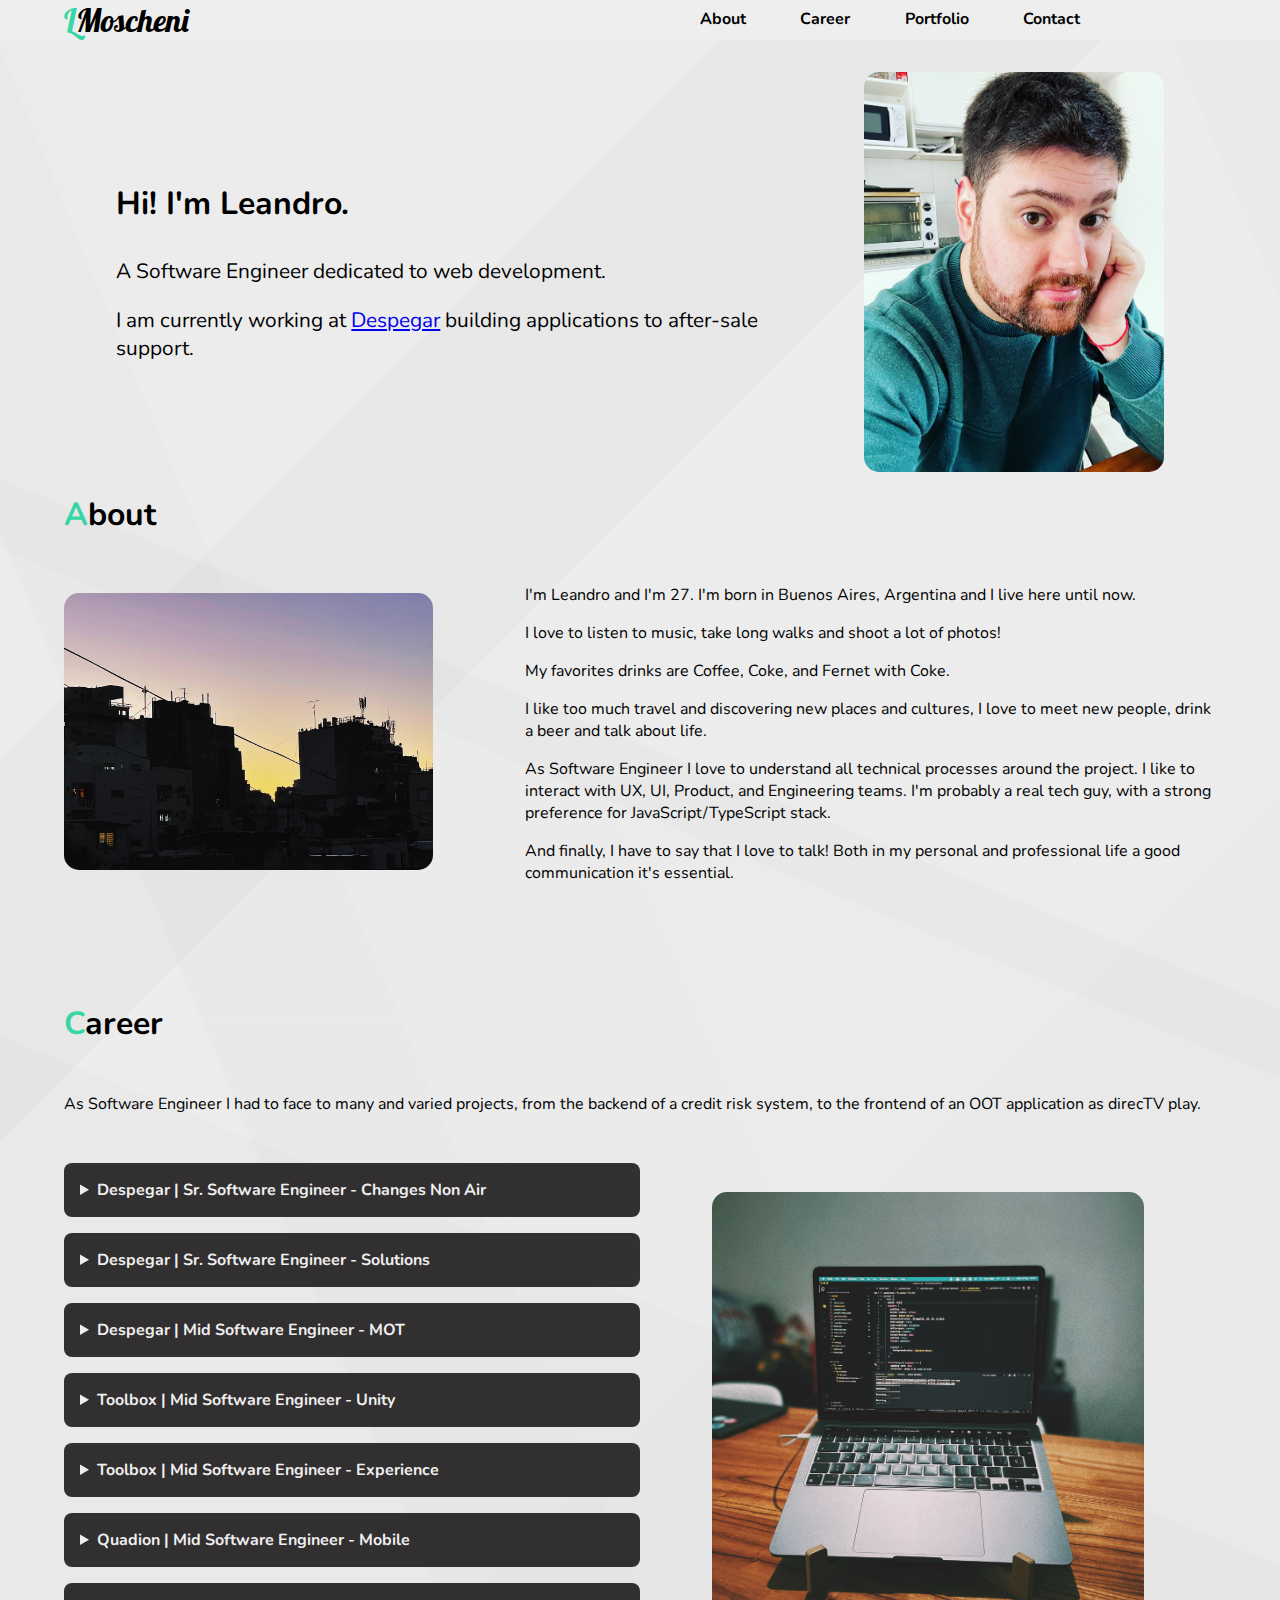
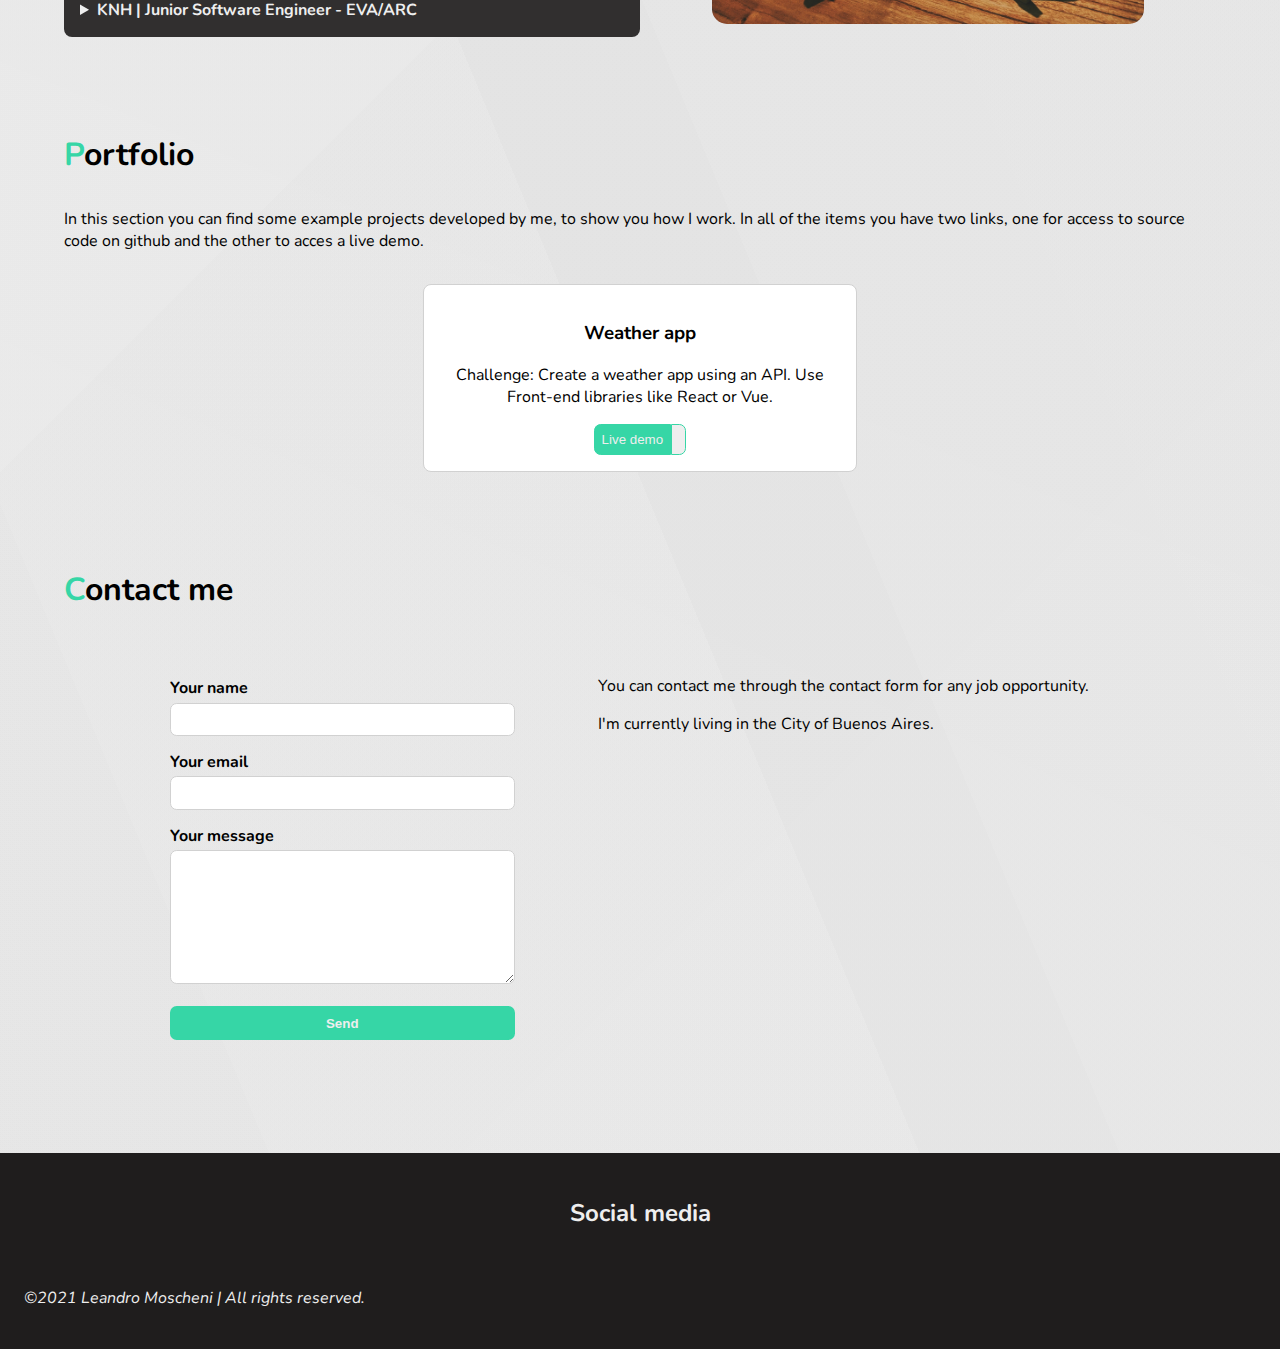
==== commit efc54fe3: "Change images for page" ====
--- a/index.html
+++ b/index.html
@@ -149,14 +149,14 @@
           </p>
         </div>
         <img
-          src="./assets/A039378F-40AE-40EF-9333-997B94F0AE2E.JPG"
+          src="./assets/heroImg.jpeg"
           alt="profile picture"
         />
       </div>
       <section id="about" class="about">
         <h1>About</h1>
         <div class="image hide-on-mobile">
-          <img src="./assets/IMG_0340.jpg" alt="Buenos Aires City picture" />
+          <img src="./assets/cityImg.jpeg" alt="Buenos Aires City picture" />
         </div>
         <div class="content">
           <p>
@@ -282,7 +282,7 @@
         </div>
         <div class="image hide-on-mobile">
           <img
-            src="./assets/FullSizeRender.jpg"
+            src="./assets/computerImg.jpeg"
             alt="Computer with code image"
           />
         </div>
